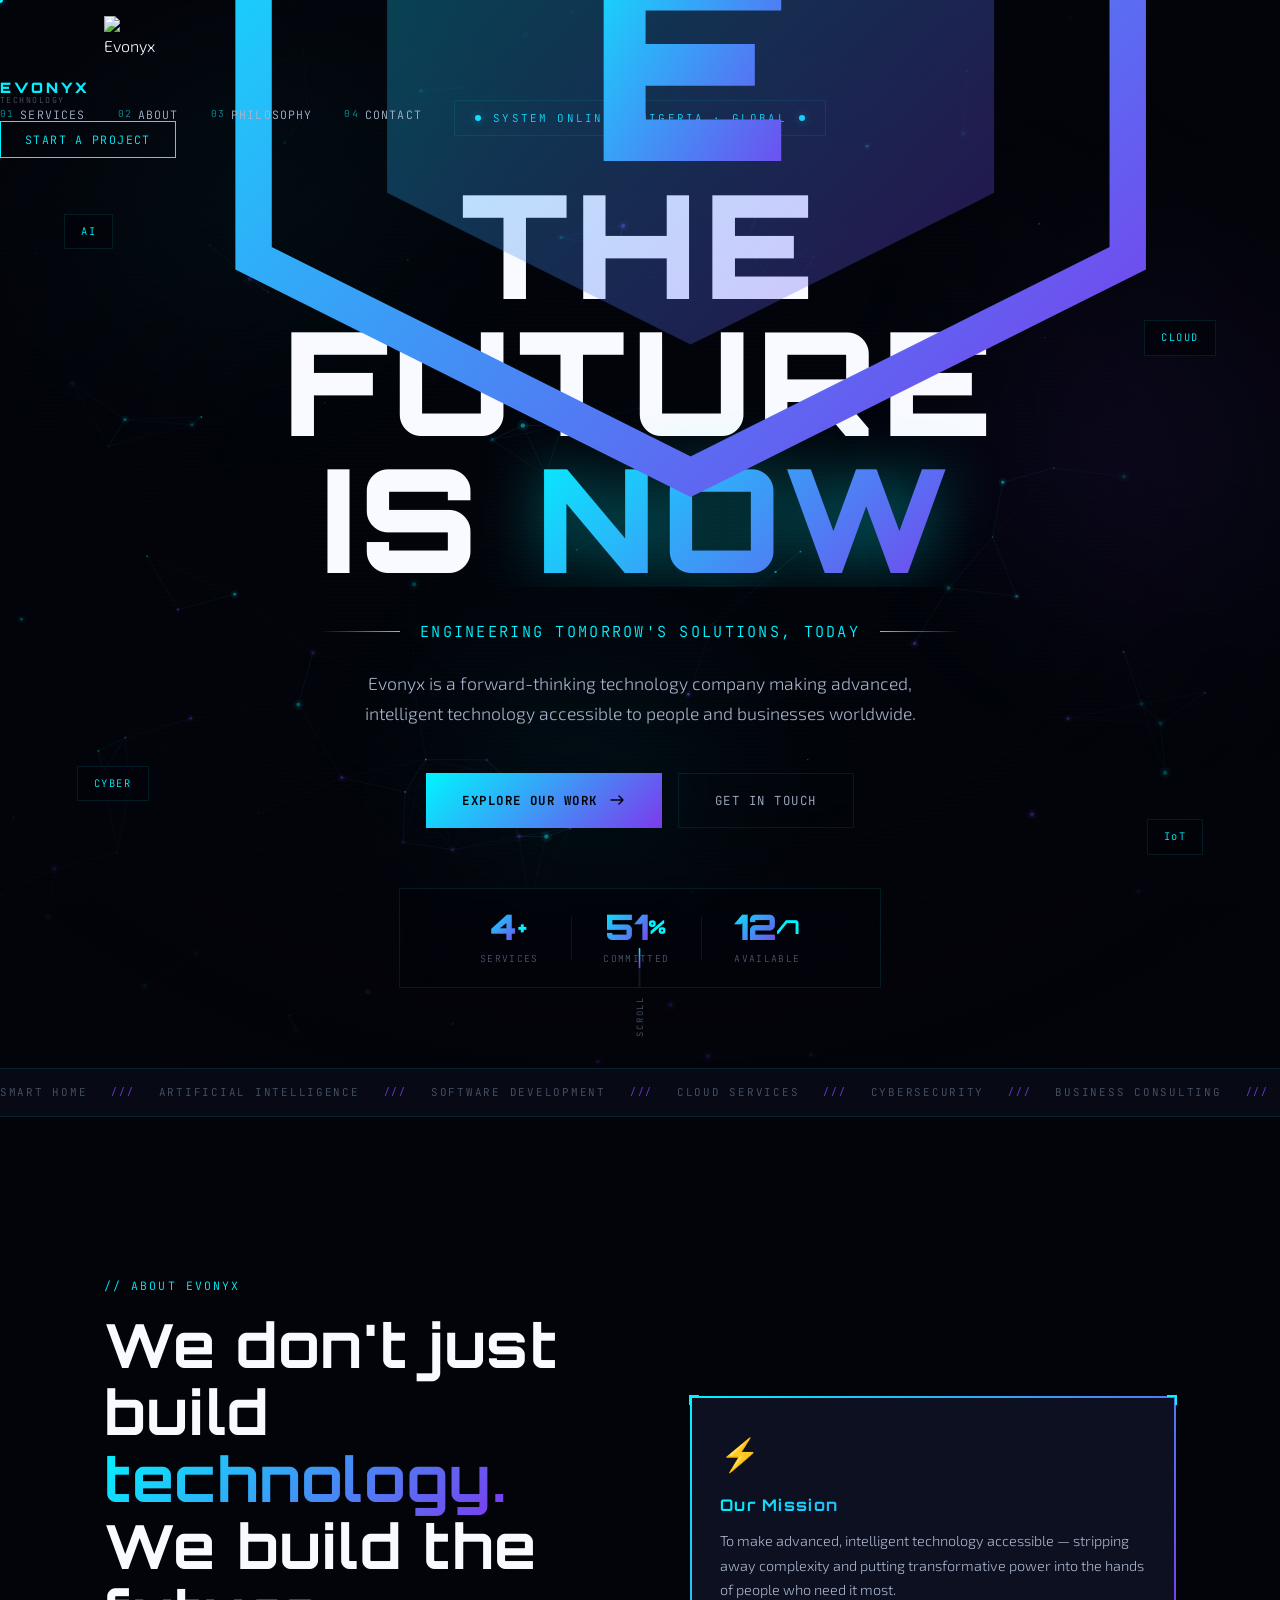
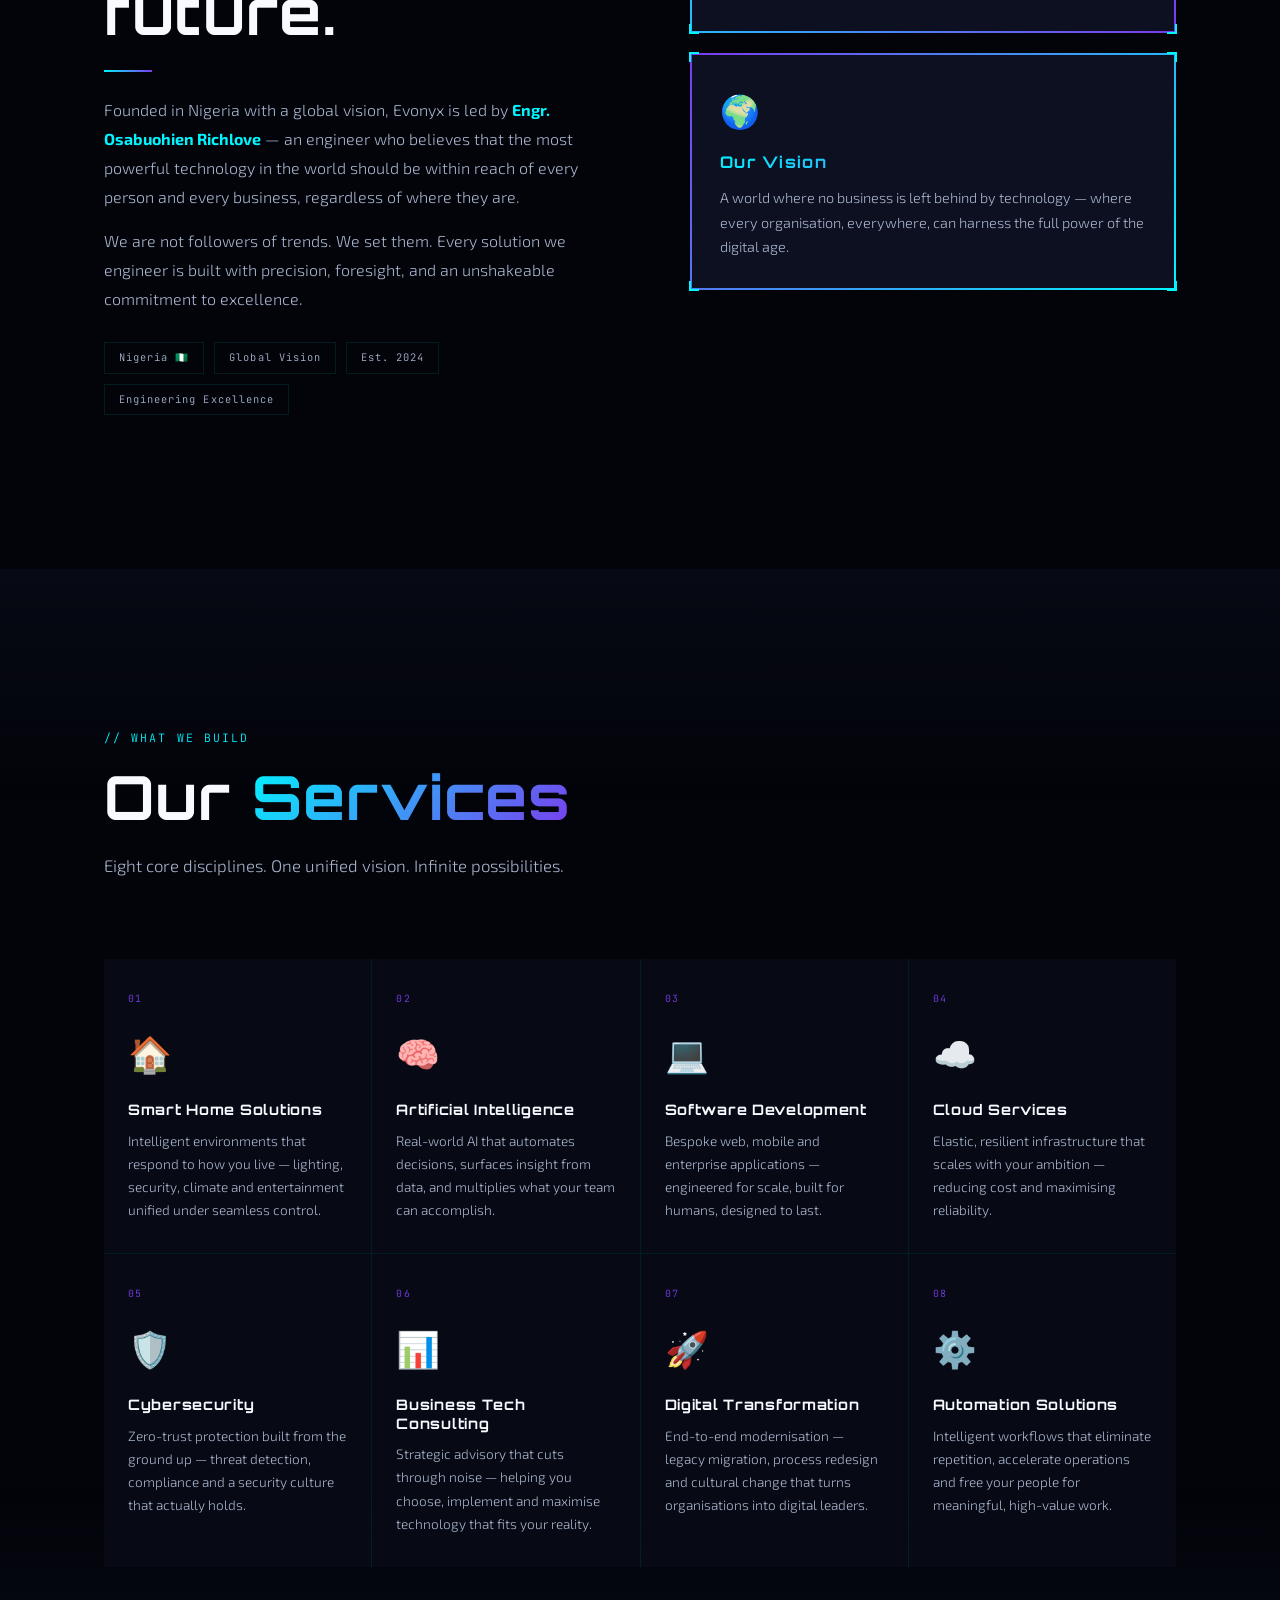
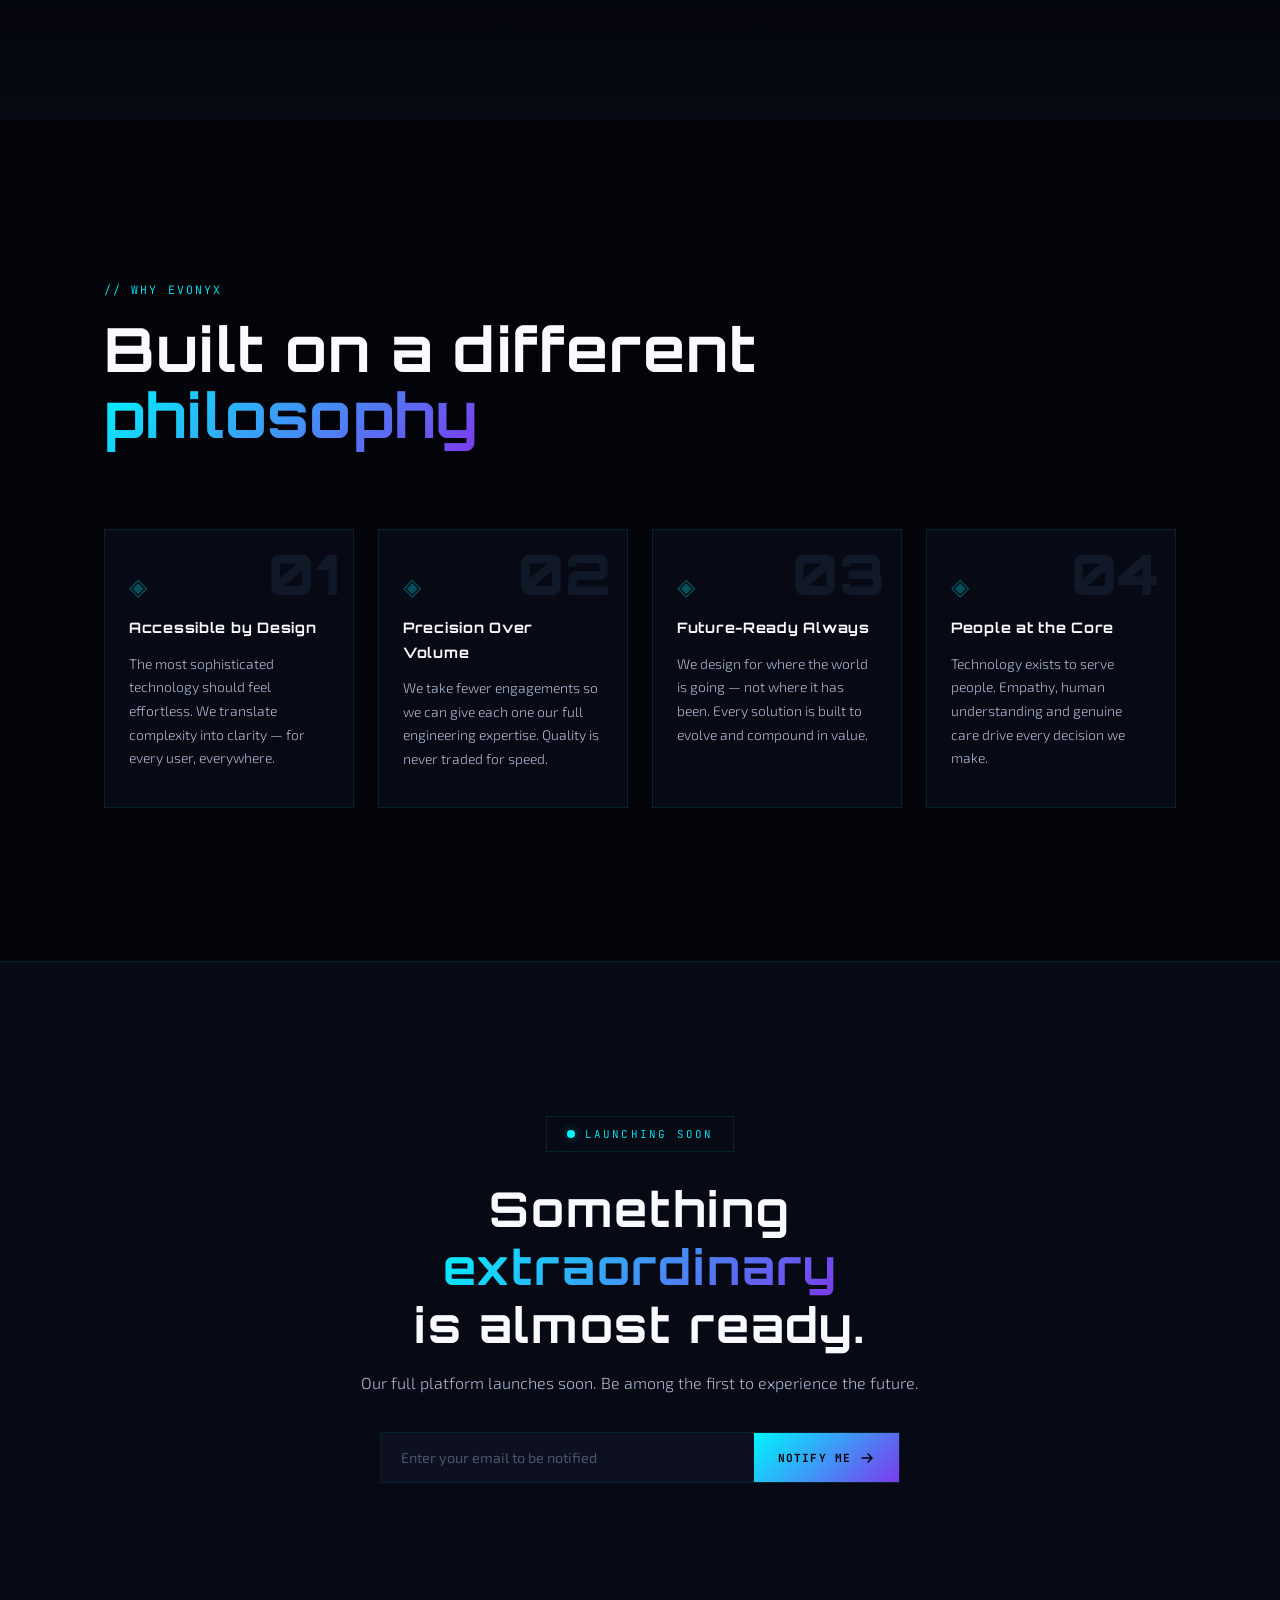
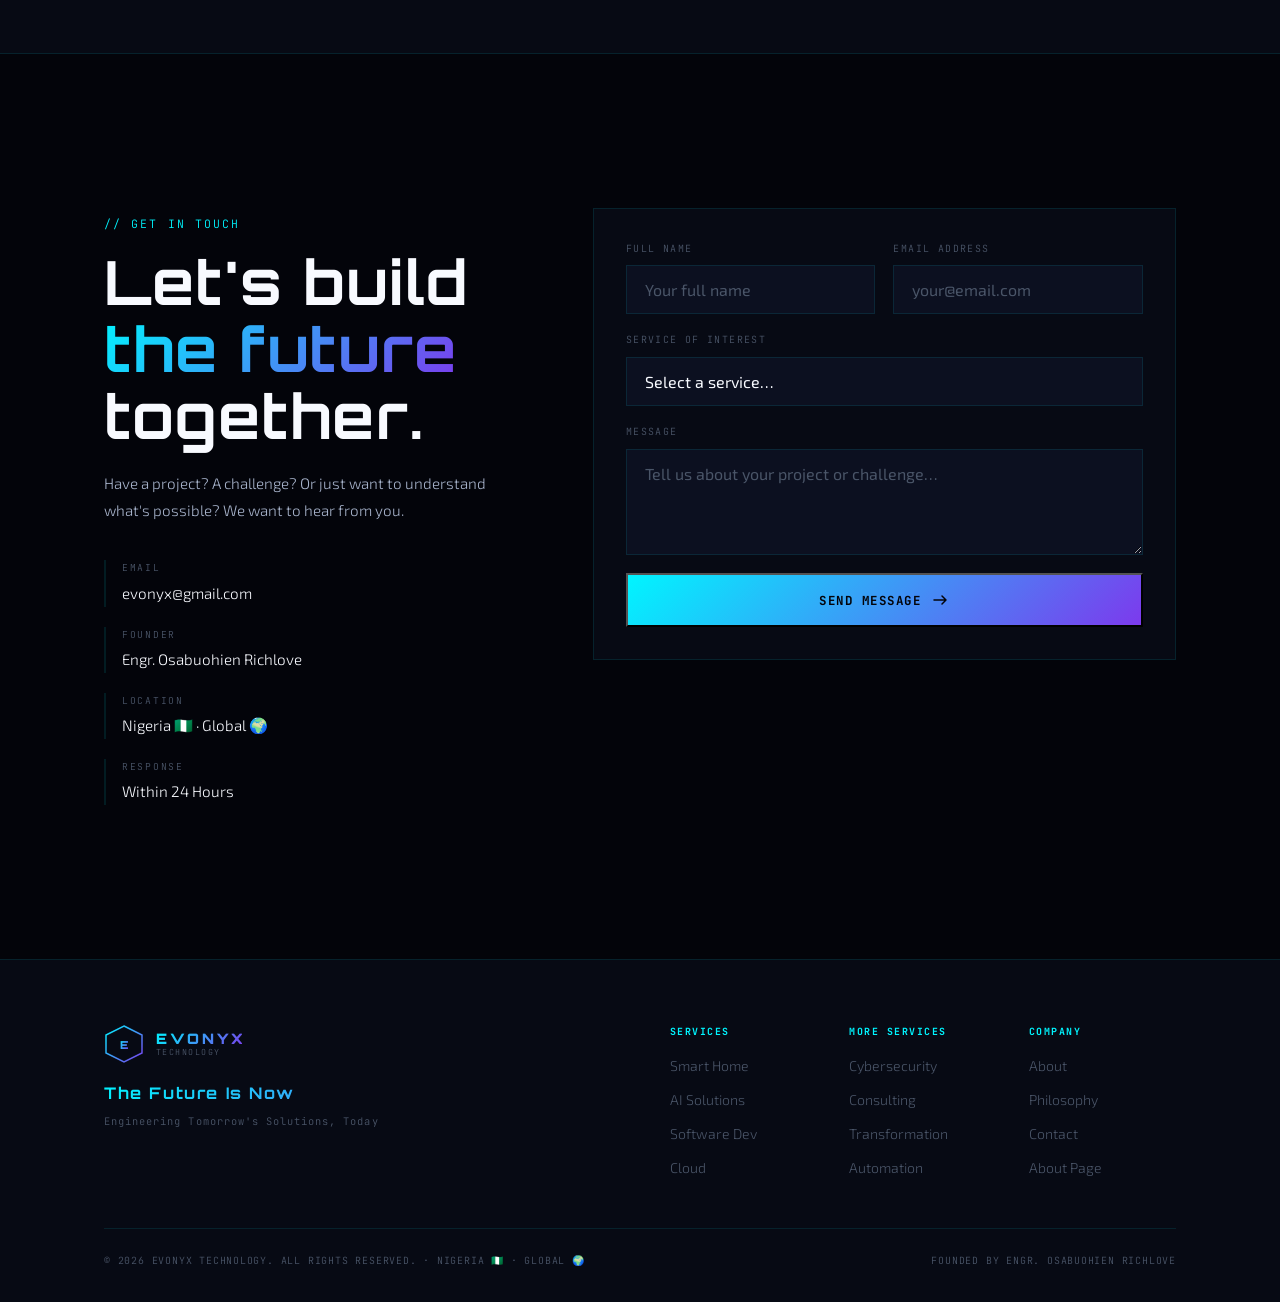
==== index.html @ 2cd52b11 "Update index.html" ====
<!DOCTYPE html>
<html lang="en">
<head>
<meta charset="UTF-8"/>
<meta name="viewport" content="width=device-width, initial-scale=1.0"/>
<meta name="description" content="Evonyx — Engineering Tomorrow's Solutions, Today. Advanced technology for people and businesses worldwide."/>
<title>Evonyx — The Future Is Now</title>
<link rel="preconnect" href="https://fonts.googleapis.com"/>
<link rel="preconnect" href="https://fonts.gstatic.com" crossorigin/>
<link href="https://fonts.googleapis.com/css2?family=Orbitron:wght@400;700;900&family=Exo+2:ital,wght@0,300;0,400;0,600;1,300&family=JetBrains+Mono:wght@400;500&display=swap" rel="stylesheet"/>
<link rel="stylesheet" href="css/style.css"/>
</head>
<body>

<!-- Custom cursor -->
<div class="cursor-dot" id="cursorDot"></div>
<div class="cursor-ring" id="cursorRing"></div>

<!-- Aurora background -->
<div class="aurora" aria-hidden="true">
  <div class="aurora-orb aurora-1"></div>
  <div class="aurora-orb aurora-2"></div>
  <div class="aurora-orb aurora-3"></div>
</div>

<!-- Scanline overlay -->
<div class="scanlines" aria-hidden="true"></div>

<!-- ═══════════════════════════════════════
     NAVIGATION
═══════════════════════════════════════ -->
<header class="nav" id="nav">
  <div class="nav-wrap">
    <a href="index.html" class="logo">
  <img src="logo.jpg" alt="Evonyx" style="height:48px;width:auto;"/>
</a>
        <svg viewBox="0 0 40 40" fill="none">
          <polygon points="20,2 38,11 38,29 20,38 2,29 2,11" stroke="url(#lg1)" stroke-width="1.5" fill="none"/>
          <polygon points="20,8 32,14 32,26 20,32 8,26 8,14" stroke="url(#lg1)" stroke-width="1" fill="url(#lgfill)" opacity="0.3"/>
          <text x="20" y="25" text-anchor="middle" font-family="Orbitron" font-size="11" font-weight="900" fill="url(#lg1)">E</text>
          <defs>
            <linearGradient id="lg1" x1="0%" y1="0%" x2="100%" y2="100%">
              <stop offset="0%" stop-color="#00f5ff"/>
              <stop offset="100%" stop-color="#7c3aed"/>
            </linearGradient>
            <linearGradient id="lgfill" x1="0%" y1="0%" x2="100%" y2="100%">
              <stop offset="0%" stop-color="#00f5ff"/>
              <stop offset="100%" stop-color="#7c3aed"/>
            </linearGradient>
          </defs>
        </svg>
      </div>
      <div class="logo-text-wrap">
        <span class="logo-name">EVONYX</span>
        <span class="logo-sub">TECHNOLOGY</span>
      </div>
    </a>

    <nav class="nav-links" id="navLinks">
      <a href="#services" class="nav-link"><span class="nav-num">01</span>Services</a>
      <a href="#about" class="nav-link"><span class="nav-num">02</span>About</a>
      <a href="#why" class="nav-link"><span class="nav-num">03</span>Philosophy</a>
      <a href="#contact" class="nav-link"><span class="nav-num">04</span>Contact</a>
    </nav>

    <a href="#contact" class="nav-btn">
      <span>Start a Project</span>
      <div class="nav-btn-glow"></div>
    </a>

    <button class="burger" id="burger" aria-label="Menu">
      <span></span><span></span><span></span>
    </button>
  </div>

  <div class="mobile-menu" id="mobileMenu">
    <a href="#services">01 — Services</a>
    <a href="#about">02 — About</a>
    <a href="#why">03 — Philosophy</a>
    <a href="#contact">04 — Contact</a>
  </div>
</header>

<!-- ═══════════════════════════════════════
     HERO
═══════════════════════════════════════ -->
<section class="hero" id="hero">
  <canvas id="neural" aria-hidden="true"></canvas>

  <div class="hero-content">

    <div class="hero-tag">
      <span class="tag-dot"></span>
      <span>SYSTEM ONLINE · NIGERIA · GLOBAL</span>
      <span class="tag-dot"></span>
    </div>

    <h1 class="hero-title">
      <span class="ht-line ht-1">THE</span>
      <span class="ht-line ht-2">FUTURE</span>
      <span class="ht-line ht-3">IS <em>NOW</em></span>
    </h1>

    <div class="hero-sub-wrap">
      <div class="hsw-line"></div>
      <p class="hero-sub">Engineering Tomorrow's Solutions, Today</p>
      <div class="hsw-line"></div>
    </div>

    <p class="hero-desc">
      Evonyx is a forward-thinking technology company making advanced,<br class="br-d"/>
      intelligent technology accessible to people and businesses worldwide.
    </p>

    <div class="hero-btns">
      <a href="#services" class="btn-primary">
        <span>Explore Our Work</span>
        <svg width="18" height="18" viewBox="0 0 18 18" fill="none"><path d="M3 9h12M11 5l4 4-4 4" stroke="currentColor" stroke-width="1.5" stroke-linecap="round" stroke-linejoin="round"/></svg>
        <div class="btn-glow"></div>
      </a>
      <a href="#contact" class="btn-outline">
        <span>Get In Touch</span>
      </a>
    </div>

    <div class="hero-stats">
      <div class="hstat">
        <span class="hstat-n" data-target="8">0</span><span class="hstat-plus">+</span>
        <span class="hstat-l">Services</span>
      </div>
      <div class="hstat-div"></div>
      <div class="hstat">
        <span class="hstat-n" data-target="100">0</span><span class="hstat-plus">%</span>
        <span class="hstat-l">Committed</span>
      </div>
      <div class="hstat-div"></div>
      <div class="hstat">
        <span class="hstat-n" data-target="24">0</span><span class="hstat-plus">/7</span>
        <span class="hstat-l">Available</span>
      </div>
    </div>

  </div>

  <div class="hero-scroll-ind">
    <div class="scroll-track"><div class="scroll-thumb"></div></div>
    <span>SCROLL</span>
  </div>

  <!-- Floating tech badges -->
  <div class="float-badge fb-1" aria-hidden="true"><span>AI</span></div>
  <div class="float-badge fb-2" aria-hidden="true"><span>CLOUD</span></div>
  <div class="float-badge fb-3" aria-hidden="true"><span>CYBER</span></div>
  <div class="float-badge fb-4" aria-hidden="true"><span>IoT</span></div>
</section>

<!-- ═══════════════════════════════════════
     TICKER
═══════════════════════════════════════ -->
<div class="ticker-wrap">
  <div class="ticker-inner">
    <div class="ticker-track">
      <span>SMART HOME</span><span class="tsep">///</span>
      <span>ARTIFICIAL INTELLIGENCE</span><span class="tsep">///</span>
      <span>SOFTWARE DEVELOPMENT</span><span class="tsep">///</span>
      <span>CLOUD SERVICES</span><span class="tsep">///</span>
      <span>CYBERSECURITY</span><span class="tsep">///</span>
      <span>BUSINESS CONSULTING</span><span class="tsep">///</span>
      <span>DIGITAL TRANSFORMATION</span><span class="tsep">///</span>
      <span>AUTOMATION</span><span class="tsep">///</span>
      <span>SMART HOME</span><span class="tsep">///</span>
      <span>ARTIFICIAL INTELLIGENCE</span><span class="tsep">///</span>
      <span>SOFTWARE DEVELOPMENT</span><span class="tsep">///</span>
      <span>CLOUD SERVICES</span><span class="tsep">///</span>
      <span>CYBERSECURITY</span><span class="tsep">///</span>
      <span>BUSINESS CONSULTING</span><span class="tsep">///</span>
      <span>DIGITAL TRANSFORMATION</span><span class="tsep">///</span>
      <span>AUTOMATION</span><span class="tsep">///</span>
    </div>
  </div>
</div>

<!-- ═══════════════════════════════════════
     ABOUT / INTRO
═══════════════════════════════════════ -->
<section class="about section-pad" id="about">
  <div class="wrap">
    <div class="about-grid">
      <div class="about-left reveal">
        <span class="sec-tag">// ABOUT EVONYX</span>
        <h2 class="sec-title">We don't just build<br/><em>technology.</em><br/>We build the future.</h2>
        <div class="about-line"></div>
        <p class="about-p">Founded in Nigeria with a global vision, Evonyx is led by <strong>Engr. Osabuohien Richlove</strong> — an engineer who believes that the most powerful technology in the world should be within reach of every person and every business, regardless of where they are.</p>
        <p class="about-p">We are not followers of trends. We set them. Every solution we engineer is built with precision, foresight, and an unshakeable commitment to excellence.</p>
        <div class="about-tags">
          <span>Nigeria 🇳🇬</span>
          <span>Global Vision</span>
          <span>Est. 2024</span>
          <span>Engineering Excellence</span>
        </div>
      </div>
      <div class="about-right reveal">
        <div class="about-card">
          <div class="ac-corner ac-tl"></div>
          <div class="ac-corner ac-tr"></div>
          <div class="ac-corner ac-bl"></div>
          <div class="ac-corner ac-br"></div>
          <div class="ac-inner">
            <div class="ac-icon">⚡</div>
            <h3>Our Mission</h3>
            <p>To make advanced, intelligent technology accessible — stripping away complexity and putting transformative power into the hands of people who need it most.</p>
          </div>
        </div>
        <div class="about-card about-card-2">
          <div class="ac-corner ac-tl"></div>
          <div class="ac-corner ac-tr"></div>
          <div class="ac-corner ac-bl"></div>
          <div class="ac-corner ac-br"></div>
          <div class="ac-inner">
            <div class="ac-icon">🌍</div>
            <h3>Our Vision</h3>
            <p>A world where no business is left behind by technology — where every organisation, everywhere, can harness the full power of the digital age.</p>
          </div>
        </div>
      </div>
    </div>
  </div>
</section>

<!-- ═══════════════════════════════════════
     SERVICES
═══════════════════════════════════════ -->
<section class="services section-pad" id="services">
  <div class="wrap">
    <div class="sec-header reveal">
      <span class="sec-tag">// WHAT WE BUILD</span>
      <h2 class="sec-title">Our <em>Services</em></h2>
      <p class="sec-desc">Eight core disciplines. One unified vision. Infinite possibilities.</p>
    </div>

    <div class="svc-grid">

      <div class="svc-card reveal">
        <div class="svc-num">01</div>
        <div class="svc-glyph">🏠</div>
        <h3>Smart Home Solutions</h3>
        <p>Intelligent environments that respond to how you live — lighting, security, climate and entertainment unified under seamless control.</p>
        <div class="svc-bar"></div>
        <div class="svc-hover-glow"></div>
      </div>

      <div class="svc-card reveal">
        <div class="svc-num">02</div>
        <div class="svc-glyph">🧠</div>
        <h3>Artificial Intelligence</h3>
        <p>Real-world AI that automates decisions, surfaces insight from data, and multiplies what your team can accomplish.</p>
        <div class="svc-bar"></div>
        <div class="svc-hover-glow"></div>
      </div>

      <div class="svc-card reveal">
        <div class="svc-num">03</div>
        <div class="svc-glyph">💻</div>
        <h3>Software Development</h3>
        <p>Bespoke web, mobile and enterprise applications — engineered for scale, built for humans, designed to last.</p>
        <div class="svc-bar"></div>
        <div class="svc-hover-glow"></div>
      </div>

      <div class="svc-card reveal">
        <div class="svc-num">04</div>
        <div class="svc-glyph">☁️</div>
        <h3>Cloud Services</h3>
        <p>Elastic, resilient infrastructure that scales with your ambition — reducing cost and maximising reliability.</p>
        <div class="svc-bar"></div>
        <div class="svc-hover-glow"></div>
      </div>

      <div class="svc-card reveal">
        <div class="svc-num">05</div>
        <div class="svc-glyph">🛡️</div>
        <h3>Cybersecurity</h3>
        <p>Zero-trust protection built from the ground up — threat detection, compliance and a security culture that actually holds.</p>
        <div class="svc-bar"></div>
        <div class="svc-hover-glow"></div>
      </div>

      <div class="svc-card reveal">
        <div class="svc-num">06</div>
        <div class="svc-glyph">📊</div>
        <h3>Business Tech Consulting</h3>
        <p>Strategic advisory that cuts through noise — helping you choose, implement and maximise technology that fits your reality.</p>
        <div class="svc-bar"></div>
        <div class="svc-hover-glow"></div>
      </div>

      <div class="svc-card reveal">
        <div class="svc-num">07</div>
        <div class="svc-glyph">🚀</div>
        <h3>Digital Transformation</h3>
        <p>End-to-end modernisation — legacy migration, process redesign and cultural change that turns organisations into digital leaders.</p>
        <div class="svc-bar"></div>
        <div class="svc-hover-glow"></div>
      </div>

      <div class="svc-card reveal">
        <div class="svc-num">08</div>
        <div class="svc-glyph">⚙️</div>
        <h3>Automation Solutions</h3>
        <p>Intelligent workflows that eliminate repetition, accelerate operations and free your people for meaningful, high-value work.</p>
        <div class="svc-bar"></div>
        <div class="svc-hover-glow"></div>
      </div>

    </div>
  </div>
</section>

<!-- ═══════════════════════════════════════
     PHILOSOPHY
═══════════════════════════════════════ -->
<section class="philosophy section-pad" id="why">
  <div class="wrap">
    <div class="sec-header reveal">
      <span class="sec-tag">// WHY EVONYX</span>
      <h2 class="sec-title">Built on a different<br/><em>philosophy</em></h2>
    </div>
    <div class="phi-grid">
      <div class="phi-item reveal">
        <div class="phi-icon">◈</div>
        <div class="phi-num-big">01</div>
        <h3>Accessible by Design</h3>
        <p>The most sophisticated technology should feel effortless. We translate complexity into clarity — for every user, everywhere.</p>
      </div>
      <div class="phi-item reveal">
        <div class="phi-icon">◈</div>
        <div class="phi-num-big">02</div>
        <h3>Precision Over Volume</h3>
        <p>We take fewer engagements so we can give each one our full engineering expertise. Quality is never traded for speed.</p>
      </div>
      <div class="phi-item reveal">
        <div class="phi-icon">◈</div>
        <div class="phi-num-big">03</div>
        <h3>Future-Ready Always</h3>
        <p>We design for where the world is going — not where it has been. Every solution is built to evolve and compound in value.</p>
      </div>
      <div class="phi-item reveal">
        <div class="phi-icon">◈</div>
        <div class="phi-num-big">04</div>
        <h3>People at the Core</h3>
        <p>Technology exists to serve people. Empathy, human understanding and genuine care drive every decision we make.</p>
      </div>
    </div>
  </div>
</section>

<!-- ═══════════════════════════════════════
     COMING SOON
═══════════════════════════════════════ -->
<section class="coming section-pad">
  <div class="wrap">
    <div class="coming-inner reveal">
      <div class="coming-badge">
        <span class="cbadge-dot"></span>
        <span>LAUNCHING SOON</span>
      </div>
      <h2 class="coming-title">Something <em>extraordinary</em><br/>is almost ready.</h2>
      <p class="coming-sub">Our full platform launches soon. Be among the first to experience the future.</p>
      <form class="coming-form" id="notifyForm">
        <div class="cf-wrap">
          <input type="email" placeholder="Enter your email to be notified" aria-label="Email" required/>
          <button type="submit">
            <span>Notify Me</span>
            <svg width="16" height="16" viewBox="0 0 16 16" fill="none"><path d="M3 8h10M9 4l4 4-4 4" stroke="currentColor" stroke-width="1.5" stroke-linecap="round" stroke-linejoin="round"/></svg>
          </button>
        </div>
        <p class="coming-note" id="notifyNote" aria-live="polite"></p>
      </form>
    </div>
  </div>
</section>

<!-- ═══════════════════════════════════════
     CONTACT
═══════════════════════════════════════ -->
<section class="contact section-pad" id="contact">
  <div class="wrap">
    <div class="contact-grid">
      <div class="contact-left reveal">
        <span class="sec-tag">// GET IN TOUCH</span>
        <h2 class="sec-title">Let's build<br/><em>the future</em><br/>together.</h2>
        <p class="contact-p">Have a project? A challenge? Or just want to understand what's possible? We want to hear from you.</p>
        <div class="contact-info">
          <div class="ci-item">
            <span class="ci-label">EMAIL</span>
            <a href="mailto:evonyx@gmail.com" class="ci-val">evonyx@gmail.com</a>
          </div>
          <div class="ci-item">
            <span class="ci-label">FOUNDER</span>
            <span class="ci-val">Engr. Osabuohien Richlove</span>
          </div>
          <div class="ci-item">
            <span class="ci-label">LOCATION</span>
            <span class="ci-val">Nigeria 🇳🇬 · Global 🌍</span>
          </div>
          <div class="ci-item">
            <span class="ci-label">RESPONSE</span>
            <span class="ci-val">Within 24 Hours</span>
          </div>
        </div>
      </div>

      <div class="contact-right reveal">
        <form class="contact-form" id="contactForm" action="https://formspree.io/f/mqeokypn" method="POST">
          <div class="cf-row">
            <div class="cf-field">
              <label for="fname">Full Name</label>
              <input type="text" id="fname" name="name" placeholder="Your full name" required/>
            </div>
            <div class="cf-field">
              <label for="femail">Email Address</label>
              <input type="email" id="femail" name="email" placeholder="your@email.com" required/>
            </div>
          </div>
          <div class="cf-field">
            <label for="fservice">Service of Interest</label>
            <select id="fservice" name="service">
              <option value="">Select a service…</option>
              <option>Smart Home Solutions</option>
              <option>Artificial Intelligence</option>
              <option>Software Development</option>
              <option>Cloud Services</option>
              <option>Cybersecurity</option>
              <option>Business Technology Consulting</option>
              <option>Digital Transformation</option>
              <option>Automation Solutions</option>
              <option>Other / Not Sure Yet</option>
            </select>
          </div>
          <div class="cf-field">
            <label for="fmsg">Message</label>
            <textarea id="fmsg" name="message" rows="4" placeholder="Tell us about your project or challenge…" required></textarea>
          </div>
          <button type="submit" class="btn-primary btn-full">
            <span>Send Message</span>
            <svg width="18" height="18" viewBox="0 0 18 18" fill="none"><path d="M3 9h12M11 5l4 4-4 4" stroke="currentColor" stroke-width="1.5" stroke-linecap="round" stroke-linejoin="round"/></svg>
            <div class="btn-glow"></div>
          </button>
        </form>
      </div>
    </div>
  </div>
</section>

<!-- ═══════════════════════════════════════
     FOOTER
═══════════════════════════════════════ -->
<footer class="footer">
  <div class="wrap">
    <div class="footer-top">
      <div class="footer-brand">
        <a href="index.html" class="logo">
          <div class="logo-icon">
            <svg viewBox="0 0 40 40" fill="none">
              <polygon points="20,2 38,11 38,29 20,38 2,29 2,11" stroke="url(#lg2)" stroke-width="1.5" fill="none"/>
              <text x="20" y="25" text-anchor="middle" font-family="Orbitron" font-size="11" font-weight="900" fill="url(#lg2)">E</text>
              <defs><linearGradient id="lg2" x1="0%" y1="0%" x2="100%" y2="100%"><stop offset="0%" stop-color="#00f5ff"/><stop offset="100%" stop-color="#7c3aed"/></linearGradient></defs>
            </svg>
          </div>
          <div class="logo-text-wrap">
            <span class="logo-name">EVONYX</span>
            <span class="logo-sub">TECHNOLOGY</span>
          </div>
        </a>
        <p class="footer-tag">The Future Is Now</p>
        <p class="footer-sub-tag">Engineering Tomorrow's Solutions, Today</p>
      </div>
      <div class="footer-cols">
        <div class="footer-col">
          <h4>Services</h4>
          <a href="#services">Smart Home</a>
          <a href="#services">AI Solutions</a>
          <a href="#services">Software Dev</a>
          <a href="#services">Cloud</a>
        </div>
        <div class="footer-col">
          <h4>More Services</h4>
          <a href="#services">Cybersecurity</a>
          <a href="#services">Consulting</a>
          <a href="#services">Transformation</a>
          <a href="#services">Automation</a>
        </div>
        <div class="footer-col">
          <h4>Company</h4>
          <a href="#about">About</a>
          <a href="#why">Philosophy</a>
          <a href="#contact">Contact</a>
          <a href="about.html">About Page</a>
        </div>
      </div>
    </div>
    <div class="footer-bottom">
      <p>© <span id="year"></span> Evonyx Technology. All rights reserved. · Nigeria 🇳🇬 · Global 🌍</p>
      <p>Founded by Engr. Osabuohien Richlove</p>
    </div>
  </div>
</footer>

<script src="js/script.js"></script>
</body>
</html>
---- css/style.css ----
/* ════════════════════════════════════════════════
   EVONYX — Cosmic AI Clean Tech
   Palette: Void Black · Electric Cyan · Deep Violet · Pure White
   ════════════════════════════════════════════════ */

:root {
  --void:    #03040a;
  --void-2:  #070a14;
  --void-3:  #0c1020;
  --void-4:  #111828;
  --cyan:    #00f5ff;
  --cyan-dim: rgba(0,245,255,.12);
  --cyan-glow: rgba(0,245,255,.4);
  --violet:  #7c3aed;
  --violet-dim: rgba(124,58,237,.15);
  --violet-glow: rgba(124,58,237,.5);
  --white:   #f8faff;
  --white-2: #a8b4cc;
  --white-3: #4a5568;
  --border:  rgba(0,245,255,.1);
  --border-v: rgba(124,58,237,.2);
  --grad: linear-gradient(135deg, var(--cyan), var(--violet));
  --font-display: "Orbitron", sans-serif;
  --font-body:    "Exo 2", sans-serif;
  --font-mono:    "JetBrains Mono", monospace;
  --maxw: 1200px;
  --pad: clamp(20px, 5vw, 80px);
}

/* ── RESET ── */
*,*::before,*::after{box-sizing:border-box;margin:0;padding:0}
html{scroll-behavior:smooth;font-size:16px}
body{background:var(--void);color:var(--white);font-family:var(--font-body);font-weight:300;line-height:1.7;overflow-x:hidden;-webkit-font-smoothing:antialiased;cursor:none}
a{color:inherit;text-decoration:none}
img,svg{display:block;max-width:100%}
button,input,textarea,select{font-family:var(--font-body);font-size:inherit;color:inherit}
::selection{background:var(--cyan);color:var(--void)}

/* ── CUSTOM CURSOR ── */
.cursor-dot{width:6px;height:6px;background:var(--cyan);border-radius:50%;position:fixed;top:0;left:0;z-index:9999;pointer-events:none;transform:translate(-50%,-50%);box-shadow:0 0 10px var(--cyan-glow);transition:width .15s,height .15s}
.cursor-ring{width:36px;height:36px;border:1px solid var(--cyan);border-radius:50%;position:fixed;top:0;left:0;z-index:9998;pointer-events:none;transform:translate(-50%,-50%);transition:left .1s ease-out,top .1s ease-out,width .2s,height .2s,border-color .2s;opacity:.6}
@media(hover:none){.cursor-dot,.cursor-ring{display:none}body{cursor:auto}}

/* ── AURORA BACKGROUND ── */
.aurora{position:fixed;inset:0;z-index:0;pointer-events:none;overflow:hidden}
.aurora-orb{position:absolute;border-radius:50%;filter:blur(80px);animation:drift 18s ease-in-out infinite}
.aurora-1{width:600px;height:600px;background:radial-gradient(circle,rgba(0,245,255,.12),transparent 70%);top:-200px;left:-100px;animation-delay:0s}
.aurora-2{width:500px;height:500px;background:radial-gradient(circle,rgba(124,58,237,.18),transparent 70%);top:20%;right:-150px;animation-delay:-6s}
.aurora-3{width:400px;height:400px;background:radial-gradient(circle,rgba(0,245,255,.08),transparent 70%);bottom:-100px;left:30%;animation-delay:-12s}
@keyframes drift{0%,100%{transform:translate(0,0) scale(1)}33%{transform:translate(40px,-30px) scale(1.05)}66%{transform:translate(-30px,20px) scale(.95)}}

/* ── SCANLINES ── */
.scanlines{position:fixed;inset:0;z-index:1;pointer-events:none;background:repeating-linear-gradient(0deg,transparent,transparent 2px,rgba(0,245,255,.012) 2px,rgba(0,245,255,.012) 4px);animation:scanMove 8s linear infinite}
@keyframes scanMove{from{background-position:0 0}to{background-position:0 100px}}

/* ── LAYOUT ── */
.wrap{width:100%;max-width:var(--maxw);margin:0 auto;padding:0 var(--pad)}
.section-pad{padding:clamp(80px,12vw,160px) 0;position:relative;z-index:2}

/* ── TYPE SYSTEM ── */
.sec-tag{display:inline-block;font-family:var(--font-mono);font-size:.72rem;letter-spacing:.18em;color:var(--cyan);margin-bottom:16px}
.sec-title{font-family:var(--font-display);font-size:clamp(2rem,5vw,3.8rem);font-weight:700;line-height:1.1;letter-spacing:.02em;margin-bottom:20px}
.sec-title em{font-style:normal;background:var(--grad);-webkit-background-clip:text;background-clip:text;color:transparent}
.sec-desc{color:var(--white-2);font-size:1.05rem;max-width:520px}
.sec-header{margin-bottom:clamp(48px,7vw,80px)}

/* ── NAV ── */
.nav{position:fixed;top:0;left:0;right:0;z-index:500;transition:background .4s,border .4s}
.nav.scrolled{background:rgba(3,4,10,.88);backdrop-filter:blur(24px);border-bottom:1px solid var(--border)}
.nav-wrap{display:flex;align-items:center;height:80px;max-width:var(--maxw);margin:0 auto;padding:0 var(--pad);gap:40px}

/* Logo */
.logo{display:flex;align-items:center;gap:12px;text-decoration:none}
.logo-icon{width:40px;height:40px;flex-shrink:0}
.logo-text-wrap{display:flex;flex-direction:column;line-height:1}
.logo-name{font-family:var(--font-display);font-size:.9rem;font-weight:900;letter-spacing:.2em;background:var(--grad);-webkit-background-clip:text;background-clip:text;color:transparent}
.logo-sub{font-family:var(--font-mono);font-size:.52rem;letter-spacing:.18em;color:var(--white-3);margin-top:2px}

/* Nav links */
.nav-links{display:flex;gap:32px;margin-left:auto}
.nav-link{font-family:var(--font-mono);font-size:.72rem;letter-spacing:.1em;color:var(--white-2);text-transform:uppercase;display:flex;align-items:center;gap:6px;transition:color .2s;position:relative}
.nav-num{color:var(--cyan);font-size:.6rem;opacity:.6}
.nav-link::after{content:"";position:absolute;bottom:-4px;left:0;right:100%;height:1px;background:var(--cyan);transition:right .25s;box-shadow:0 0 6px var(--cyan-glow)}
.nav-link:hover{color:var(--white)}
.nav-link:hover::after{right:0}

/* Nav CTA */
.nav-btn{position:relative;font-family:var(--font-mono);font-size:.72rem;letter-spacing:.12em;text-transform:uppercase;padding:10px 24px;border:1px solid var(--cyan);color:var(--cyan);transition:color .2s,background .2s;overflow:hidden;white-space:nowrap}
.nav-btn:hover{background:var(--cyan);color:var(--void)}
.nav-btn-glow{position:absolute;inset:0;background:var(--cyan);opacity:0;transition:opacity .2s;z-index:-1}
.nav-btn:hover .nav-btn-glow{opacity:.1}

/* Burger */
.burger{display:none;flex-direction:column;gap:5px;background:none;border:none;cursor:pointer;padding:4px;margin-left:auto}
.burger span{display:block;width:24px;height:1.5px;background:var(--white);transition:.3s}
.burger.open span:nth-child(1){transform:rotate(45deg) translate(5px,5px)}
.burger.open span:nth-child(2){opacity:0}
.burger.open span:nth-child(3){transform:rotate(-45deg) translate(5px,-5px)}

/* Mobile menu */
.mobile-menu{display:none;flex-direction:column;gap:0;background:var(--void-2);border-top:1px solid var(--border)}
.mobile-menu a{font-family:var(--font-mono);font-size:.8rem;letter-spacing:.12em;color:var(--white-2);padding:16px var(--pad);border-bottom:1px solid var(--border);transition:color .2s,background .2s}
.mobile-menu a:hover{color:var(--cyan);background:var(--cyan-dim)}
.mobile-menu.open{display:flex}

/* ── HERO ── */
.hero{position:relative;min-height:100vh;display:flex;align-items:center;justify-content:center;overflow:hidden;z-index:2}
#neural{position:absolute;inset:0;width:100%;height:100%;z-index:0;pointer-events:none}
.hero::after{content:"";position:absolute;inset:0;background:radial-gradient(ellipse 70% 60% at 50% 50%,transparent 30%,var(--void) 100%);z-index:1;pointer-events:none}

.hero-content{position:relative;z-index:3;text-align:center;padding:100px var(--pad) 80px;max-width:1000px;width:100%}

/* Tag */
.hero-tag{display:inline-flex;align-items:center;gap:12px;font-family:var(--font-mono);font-size:.68rem;letter-spacing:.2em;color:var(--cyan);margin-bottom:40px;border:1px solid var(--border);padding:8px 20px}
.tag-dot{width:6px;height:6px;border-radius:50%;background:var(--cyan);box-shadow:0 0 8px var(--cyan-glow);animation:blink 2s ease-in-out infinite}
@keyframes blink{0%,100%{opacity:1}50%{opacity:.3}}

/* Hero title */
.hero-title{font-family:var(--font-display);font-size:clamp(3.5rem,12vw,9rem);font-weight:900;line-height:.95;letter-spacing:.04em;margin-bottom:32px;overflow:hidden}
.ht-line{display:block;opacity:0;transform:translateY(100%);animation:slideUp 1s cubic-bezier(.16,1,.3,1) forwards}
.ht-1{animation-delay:.1s;color:var(--white)}
.ht-2{animation-delay:.25s;color:var(--white)}
.ht-3{animation-delay:.4s}
.ht-3 em{font-style:normal;background:var(--grad);-webkit-background-clip:text;background-clip:text;color:transparent;filter:drop-shadow(0 0 30px var(--cyan-glow))}
@keyframes slideUp{to{opacity:1;transform:translateY(0)}}

/* Sub wrap */
.hero-sub-wrap{display:flex;align-items:center;gap:20px;justify-content:center;margin-bottom:24px;opacity:0;animation:fadeIn .8s .65s forwards}
.hsw-line{flex:1;max-width:80px;height:1px;background:linear-gradient(to right,transparent,var(--cyan))}
.hsw-line:last-child{background:linear-gradient(to left,transparent,var(--cyan))}
.hero-sub{font-family:var(--font-mono);font-size:clamp(.78rem,1.5vw,.95rem);letter-spacing:.15em;color:var(--cyan);text-transform:uppercase;white-space:nowrap}
@keyframes fadeIn{to{opacity:1}}

/* Hero desc */
.hero-desc{font-size:clamp(.95rem,1.8vw,1.1rem);color:var(--white-2);max-width:580px;margin:0 auto 44px;opacity:0;animation:fadeIn .8s .8s forwards}
.br-d{display:block}

/* Buttons */
.hero-btns{display:flex;gap:16px;justify-content:center;flex-wrap:wrap;margin-bottom:60px;opacity:0;animation:fadeIn .8s .95s forwards}
.btn-primary{position:relative;display:inline-flex;align-items:center;gap:10px;padding:16px 36px;background:var(--grad);color:var(--void);font-family:var(--font-mono);font-size:.78rem;letter-spacing:.12em;text-transform:uppercase;font-weight:700;overflow:hidden;transition:transform .2s,box-shadow .2s}
.btn-primary:hover{transform:translateY(-3px);box-shadow:0 0 40px var(--cyan-glow),0 0 80px var(--violet-glow)}
.btn-glow{position:absolute;inset:0;background:white;opacity:0;transition:opacity .2s}
.btn-primary:hover .btn-glow{opacity:.1}
.btn-full{width:100%;justify-content:center}
.btn-outline{display:inline-flex;align-items:center;gap:10px;padding:16px 36px;border:1px solid var(--border);color:var(--white-2);font-family:var(--font-mono);font-size:.78rem;letter-spacing:.12em;text-transform:uppercase;transition:border-color .2s,color .2s,transform .2s}
.btn-outline:hover{border-color:var(--cyan);color:var(--cyan);transform:translateY(-3px)}

/* Hero stats */
.hero-stats{display:inline-flex;align-items:center;border:1px solid var(--border);background:rgba(3,4,10,.6);backdrop-filter:blur(12px);padding:20px 48px;opacity:0;animation:fadeIn .8s 1.1s forwards}
.hstat{text-align:center;padding:0 32px}
.hstat-n{font-family:var(--font-display);font-size:2.2rem;font-weight:900;background:var(--grad);-webkit-background-clip:text;background-clip:text;color:transparent;line-height:1}
.hstat-plus{font-family:var(--font-display);font-size:1.2rem;font-weight:900;color:var(--cyan);vertical-align:super}
.hstat-l{display:block;font-family:var(--font-mono);font-size:.6rem;letter-spacing:.14em;color:var(--white-3);text-transform:uppercase;margin-top:4px}
.hstat-div{width:1px;height:44px;background:var(--border)}

/* Scroll indicator */
.hero-scroll-ind{position:absolute;bottom:32px;left:50%;transform:translateX(-50%);display:flex;flex-direction:column;align-items:center;gap:8px;z-index:3}
.scroll-track{width:2px;height:40px;background:var(--void-4);border-radius:2px;overflow:hidden}
.scroll-thumb{width:100%;height:50%;background:linear-gradient(to bottom,var(--cyan),var(--violet));animation:scrollAnim 1.8s ease-in-out infinite}
@keyframes scrollAnim{0%{transform:translateY(-100%)}50%{transform:translateY(100%)}100%{transform:translateY(200%)}  }
.hero-scroll-ind span{font-family:var(--font-mono);font-size:.55rem;letter-spacing:.2em;color:var(--white-3);writing-mode:vertical-rl;transform:rotate(180deg)}

/* Float badges */
.float-badge{position:absolute;border:1px solid var(--border);background:rgba(3,4,10,.7);backdrop-filter:blur(8px);padding:8px 16px;font-family:var(--font-mono);font-size:.65rem;letter-spacing:.15em;color:var(--cyan);z-index:3;animation:float 6s ease-in-out infinite}
.fb-1{top:20%;left:5%;animation-delay:0s}
.fb-2{top:30%;right:5%;animation-delay:-1.5s}
.fb-3{bottom:25%;left:6%;animation-delay:-3s}
.fb-4{bottom:20%;right:6%;animation-delay:-4.5s}
@keyframes float{0%,100%{transform:translateY(0)}50%{transform:translateY(-12px)}}

/* ── TICKER ── */
.ticker-wrap{position:relative;z-index:2;border-top:1px solid var(--border);border-bottom:1px solid var(--border);background:var(--void-2);padding:14px 0;overflow:hidden}
.ticker-inner{overflow:hidden}
.ticker-track{display:flex;align-items:center;gap:24px;width:max-content;animation:ticker 32s linear infinite;font-family:var(--font-mono);font-size:.68rem;letter-spacing:.16em;color:var(--white-3);white-space:nowrap}
.ticker-track span{text-transform:uppercase}
.tsep{color:var(--violet);font-size:.6rem}
@keyframes ticker{from{transform:translateX(0)}to{transform:translateX(-50%)}}

/* ── ABOUT ── */
.about{position:relative;z-index:2}
.about-grid{display:grid;grid-template-columns:1fr 1fr;gap:clamp(40px,8vw,100px);align-items:center}
.about-line{width:48px;height:2px;background:var(--grad);margin:24px 0}
.about-p{color:var(--white-2);margin-bottom:16px;line-height:1.8}
.about-p strong{color:var(--cyan)}
.about-tags{display:flex;flex-wrap:wrap;gap:10px;margin-top:28px}
.about-tags span{font-family:var(--font-mono);font-size:.65rem;letter-spacing:.1em;border:1px solid var(--border);padding:6px 14px;color:var(--white-2);transition:border-color .2s,color .2s}
.about-tags span:hover{border-color:var(--cyan);color:var(--cyan)}

/* About cards */
.about-right{display:flex;flex-direction:column;gap:20px}
.about-card{position:relative;padding:2px;background:var(--grad);transition:transform .3s}
.about-card:hover{transform:translateY(-4px)}
.about-card-2{background:linear-gradient(135deg,var(--violet),var(--cyan))}
.ac-corner{position:absolute;width:10px;height:10px}
.ac-tl{top:-1px;left:-1px;border-top:2px solid var(--cyan);border-left:2px solid var(--cyan)}
.ac-tr{top:-1px;right:-1px;border-top:2px solid var(--cyan);border-right:2px solid var(--cyan)}
.ac-bl{bottom:-1px;left:-1px;border-bottom:2px solid var(--cyan);border-left:2px solid var(--cyan)}
.ac-br{bottom:-1px;right:-1px;border-bottom:2px solid var(--cyan);border-right:2px solid var(--cyan)}
.ac-inner{background:var(--void-3);padding:28px;position:relative;z-index:1}
.ac-icon{font-size:2rem;margin-bottom:12px}
.ac-inner h3{font-family:var(--font-display);font-size:1rem;font-weight:700;letter-spacing:.08em;margin-bottom:10px;background:var(--grad);-webkit-background-clip:text;background-clip:text;color:transparent}
.ac-inner p{font-size:.9rem;color:var(--white-2);line-height:1.7}

/* ── SERVICES ── */
.services{position:relative;z-index:2}
.services::before{content:"";position:absolute;inset:0;background:linear-gradient(to bottom,var(--void-2),transparent 20%,transparent 80%,var(--void-2));z-index:-1}
.svc-grid{display:grid;grid-template-columns:repeat(4,1fr);gap:1px;background:var(--border)}

.svc-card{position:relative;background:var(--void-2);padding:32px 24px;overflow:hidden;transition:background .3s,transform .3s;cursor:default}
.svc-card:hover{background:var(--void-3);transform:translateY(-4px)}
.svc-num{font-family:var(--font-mono);font-size:.62rem;letter-spacing:.15em;color:var(--violet);margin-bottom:16px}
.svc-glyph{font-size:2.2rem;margin-bottom:16px;display:block}
.svc-card h3{font-family:var(--font-display);font-size:.9rem;font-weight:700;letter-spacing:.05em;margin-bottom:10px;line-height:1.3;transition:color .3s}
.svc-card:hover h3{color:var(--cyan)}
.svc-card p{font-size:.85rem;color:var(--white-2);line-height:1.7}
.svc-bar{position:absolute;bottom:0;left:0;right:100%;height:2px;background:var(--grad);transition:right .4s ease}
.svc-card:hover .svc-bar{right:0}
.svc-hover-glow{position:absolute;inset:0;background:radial-gradient(circle at 50% 100%,var(--cyan-dim),transparent 70%);opacity:0;transition:opacity .3s;pointer-events:none}
.svc-card:hover .svc-hover-glow{opacity:1}

/* ── PHILOSOPHY ── */
.philosophy{position:relative;z-index:2}
.phi-grid{display:grid;grid-template-columns:repeat(4,1fr);gap:24px}
.phi-item{position:relative;padding:36px 24px;border:1px solid var(--border);background:var(--void-2);transition:border-color .3s,transform .3s;overflow:hidden}
.phi-item:hover{border-color:var(--cyan);transform:translateY(-6px)}
.phi-item::before{content:"";position:absolute;top:0;left:0;right:0;height:2px;background:var(--grad);transform:scaleX(0);transition:transform .4s;transform-origin:left}
.phi-item:hover::before{transform:scaleX(1)}
.phi-icon{font-family:var(--font-display);font-size:1.5rem;color:var(--cyan);margin-bottom:8px;display:block;opacity:.3}
.phi-num-big{font-family:var(--font-display);font-size:3.5rem;font-weight:900;color:var(--void-4);position:absolute;top:16px;right:16px;line-height:1;z-index:0;transition:color .3s}
.phi-item:hover .phi-num-big{color:var(--cyan-dim)}
.phi-item h3{font-family:var(--font-display);font-size:.9rem;font-weight:700;letter-spacing:.05em;margin-bottom:12px;position:relative;z-index:1;transition:color .3s}
.phi-item:hover h3{color:var(--cyan)}
.phi-item p{font-size:.87rem;color:var(--white-2);line-height:1.7;position:relative;z-index:1}

/* ── COMING SOON ── */
.coming{position:relative;z-index:2;background:var(--void-2);border-top:1px solid var(--border);border-bottom:1px solid var(--border)}
.coming-inner{text-align:center;max-width:660px;margin:0 auto}
.coming-badge{display:inline-flex;align-items:center;gap:10px;font-family:var(--font-mono);font-size:.68rem;letter-spacing:.2em;color:var(--cyan);margin-bottom:28px;border:1px solid var(--border);padding:8px 20px}
.cbadge-dot{width:8px;height:8px;border-radius:50%;background:var(--cyan);box-shadow:0 0 10px var(--cyan-glow);animation:pulse 2s ease-in-out infinite}
@keyframes pulse{0%,100%{box-shadow:0 0 0 0 var(--cyan-glow)}50%{box-shadow:0 0 0 8px transparent}}
.coming-title{font-family:var(--font-display);font-size:clamp(1.8rem,4vw,3rem);font-weight:700;line-height:1.2;margin-bottom:16px;letter-spacing:.04em}
.coming-title em{font-style:normal;background:var(--grad);-webkit-background-clip:text;background-clip:text;color:transparent}
.coming-sub{color:var(--white-2);margin-bottom:36px}
.cf-wrap{display:flex;border:1px solid var(--border);overflow:hidden;max-width:520px;margin:0 auto}
.cf-wrap input{flex:1;padding:16px 20px;background:var(--void-3);border:none;color:var(--white);outline:none;font-size:.9rem}
.cf-wrap input::placeholder{color:var(--white-3)}
.cf-wrap input:focus{background:var(--void-4)}
.cf-wrap button{display:flex;align-items:center;gap:8px;padding:16px 24px;background:var(--grad);color:var(--void);border:none;cursor:pointer;font-family:var(--font-mono);font-size:.7rem;letter-spacing:.1em;text-transform:uppercase;font-weight:700;white-space:nowrap;transition:filter .2s}
.cf-wrap button:hover{filter:brightness(1.15)}
.coming-note{margin-top:16px;font-family:var(--font-mono);font-size:.8rem;color:var(--cyan)}

/* ── CONTACT ── */
.contact{position:relative;z-index:2}
.contact-grid{display:grid;grid-template-columns:1fr 1.5fr;gap:clamp(40px,8vw,100px);align-items:start}
.contact-p{color:var(--white-2);margin:16px 0 36px;font-size:.95rem;line-height:1.8}
.contact-info{display:flex;flex-direction:column;gap:20px}
.ci-item{display:flex;flex-direction:column;gap:4px;border-left:2px solid var(--border);padding-left:16px;transition:border-color .2s}
.ci-item:hover{border-color:var(--cyan)}
.ci-label{font-family:var(--font-mono);font-size:.6rem;letter-spacing:.18em;color:var(--white-3);text-transform:uppercase}
.ci-val{font-size:.95rem;color:var(--white);transition:color .2s}
.ci-item:hover .ci-val{color:var(--cyan)}
.ci-val a{color:var(--cyan)}

/* Contact form */
.contact-form{display:flex;flex-direction:column;gap:18px;padding:32px;border:1px solid var(--border);background:var(--void-2)}
.cf-row{display:grid;grid-template-columns:1fr 1fr;gap:18px}
.cf-field{display:flex;flex-direction:column;gap:8px}
.cf-field label{font-family:var(--font-mono);font-size:.62rem;letter-spacing:.14em;color:var(--white-3);text-transform:uppercase}
.cf-field input,.cf-field textarea,.cf-field select{background:var(--void-3);border:1px solid var(--border);padding:14px 18px;color:var(--white);outline:none;resize:vertical;transition:border-color .2s,box-shadow .2s;appearance:none}
.cf-field input:focus,.cf-field textarea:focus,.cf-field select:focus{border-color:var(--cyan);box-shadow:0 0 0 2px var(--cyan-dim)}
.cf-field input::placeholder,.cf-field textarea::placeholder{color:var(--white-3)}
.cf-field select option{background:var(--void-3)}

/* ── FOOTER ── */
.footer{border-top:1px solid var(--border);background:var(--void-2);padding:64px 0 32px;position:relative;z-index:2}
.footer-top{display:grid;grid-template-columns:1fr 1fr;gap:60px;margin-bottom:48px}
.footer-tag{font-family:var(--font-display);font-size:1rem;font-weight:700;letter-spacing:.1em;background:var(--grad);-webkit-background-clip:text;background-clip:text;color:transparent;margin-top:16px}
.footer-sub-tag{font-family:var(--font-mono);font-size:.65rem;letter-spacing:.1em;color:var(--white-3);margin-top:6px}
.footer-cols{display:grid;grid-template-columns:repeat(3,1fr);gap:32px}
.footer-col{display:flex;flex-direction:column;gap:10px}
.footer-col h4{font-family:var(--font-mono);font-size:.62rem;letter-spacing:.15em;color:var(--cyan);text-transform:uppercase;margin-bottom:4px}
.footer-col a{font-size:.88rem;color:var(--white-3);transition:color .2s}
.footer-col a:hover{color:var(--cyan)}
.footer-bottom{display:flex;justify-content:space-between;border-top:1px solid var(--border);padding-top:24px;flex-wrap:wrap;gap:8px}
.footer-bottom p{font-family:var(--font-mono);font-size:.62rem;letter-spacing:.08em;color:var(--white-3);text-transform:uppercase}

/* ── REVEAL ── */
.reveal{opacity:0;transform:translateY(32px);transition:opacity .9s cubic-bezier(.16,1,.3,1),transform .9s cubic-bezier(.16,1,.3,1)}
.reveal.visible{opacity:1;transform:translateY(0)}

/* ── RESPONSIVE ── */
@media(max-width:1080px){.svc-grid{grid-template-columns:repeat(2,1fr)}.phi-grid{grid-template-columns:repeat(2,1fr)}.about-grid{grid-template-columns:1fr}.about-right{flex-direction:row}.footer-top{grid-template-columns:1fr}}
@media(max-width:860px){.nav-links,.nav-btn{display:none}.burger{display:flex}.contact-grid{grid-template-columns:1fr}.cf-row{grid-template-columns:1fr}.hero-stats{padding:20px 24px}.hstat{padding:0 16px}.float-badge{display:none}.footer-cols{grid-template-columns:repeat(2,1fr)}}
@media(max-width:600px){.svc-grid{grid-template-columns:1fr}.phi-grid{grid-template-columns:1fr}.about-right{flex-direction:column}.cf-wrap{flex-direction:column}.footer-bottom{flex-direction:column}.footer-cols{grid-template-columns:1fr}.hstat-div{display:none}.hero-stats{flex-wrap:wrap;gap:16px}}
@media(prefers-reduced-motion:reduce){*,*::before,*::after{animation-duration:.01ms !important;transition-duration:.01ms !important}.reveal{opacity:1;transform:none}.ht-line{opacity:1;transform:none;animation:none}.hero-sub-wrap,.hero-desc,.hero-btns,.hero-stats{opacity:1;animation:none}}
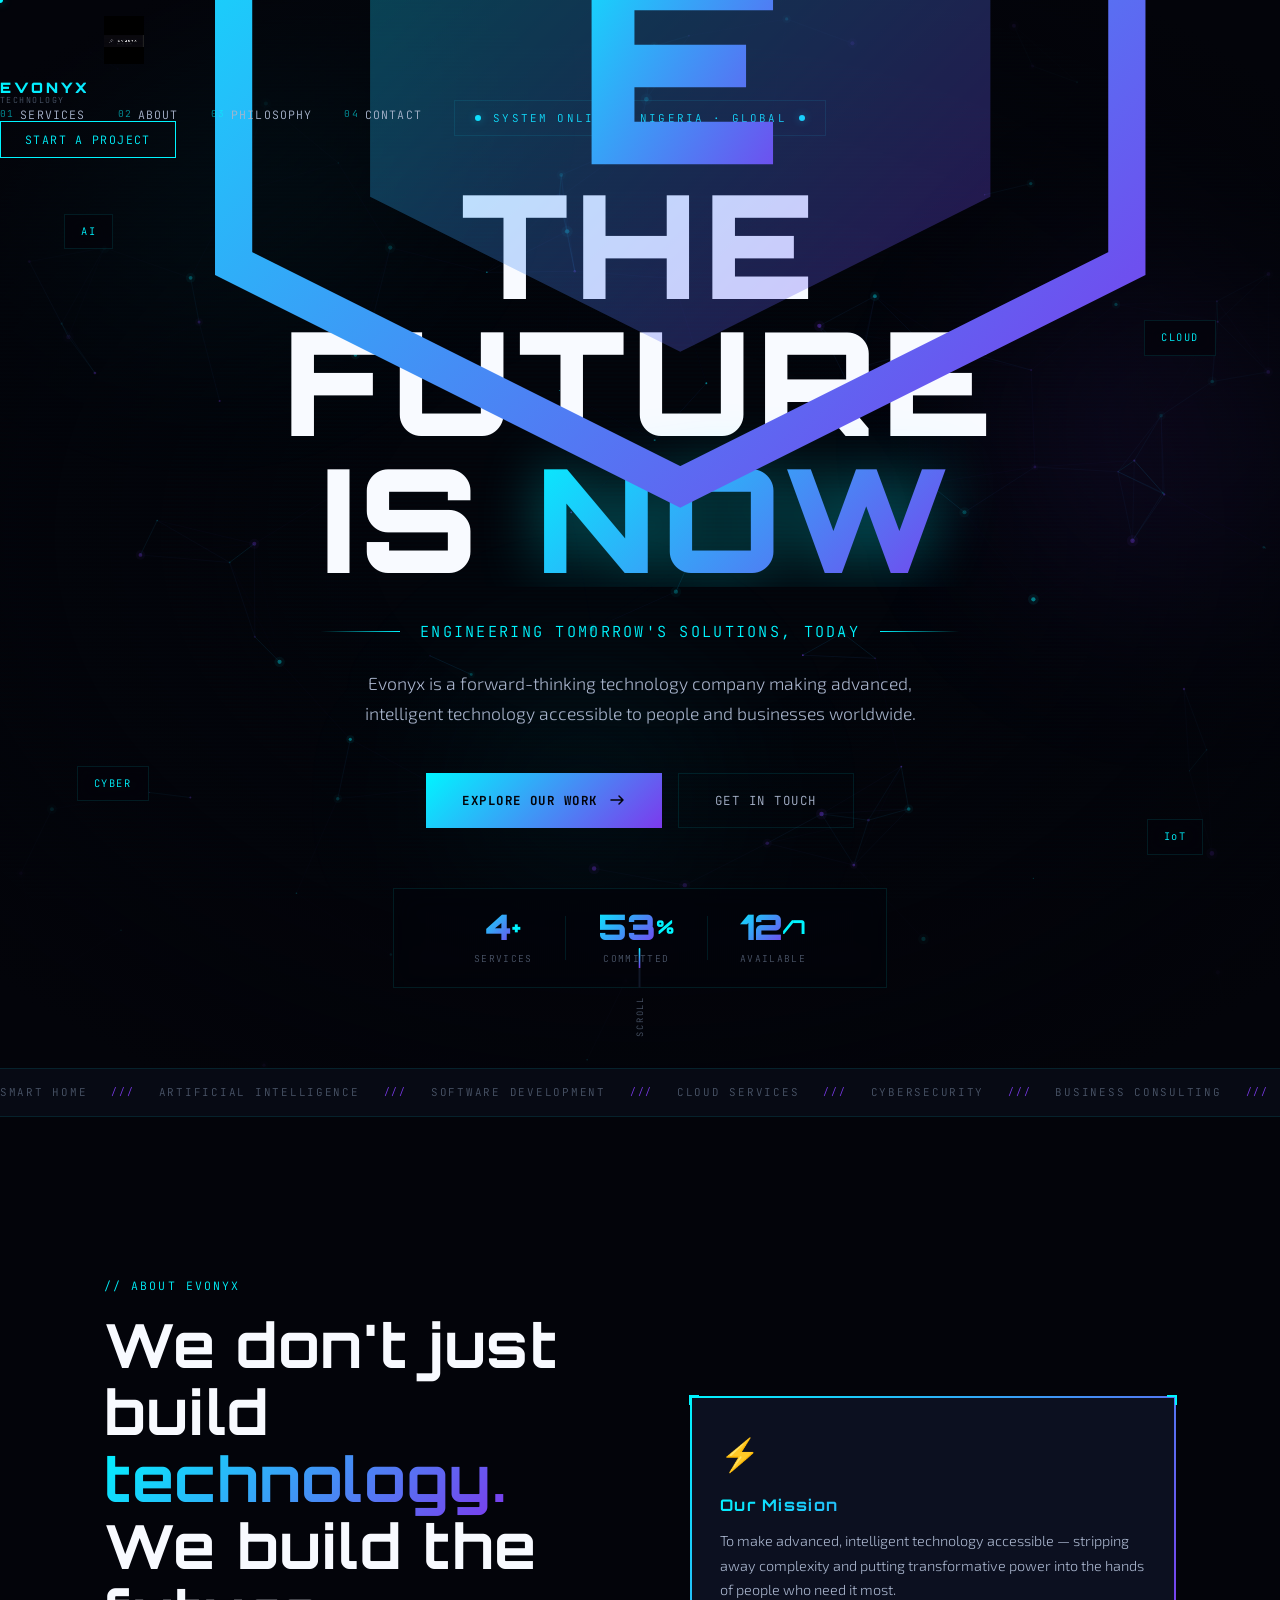
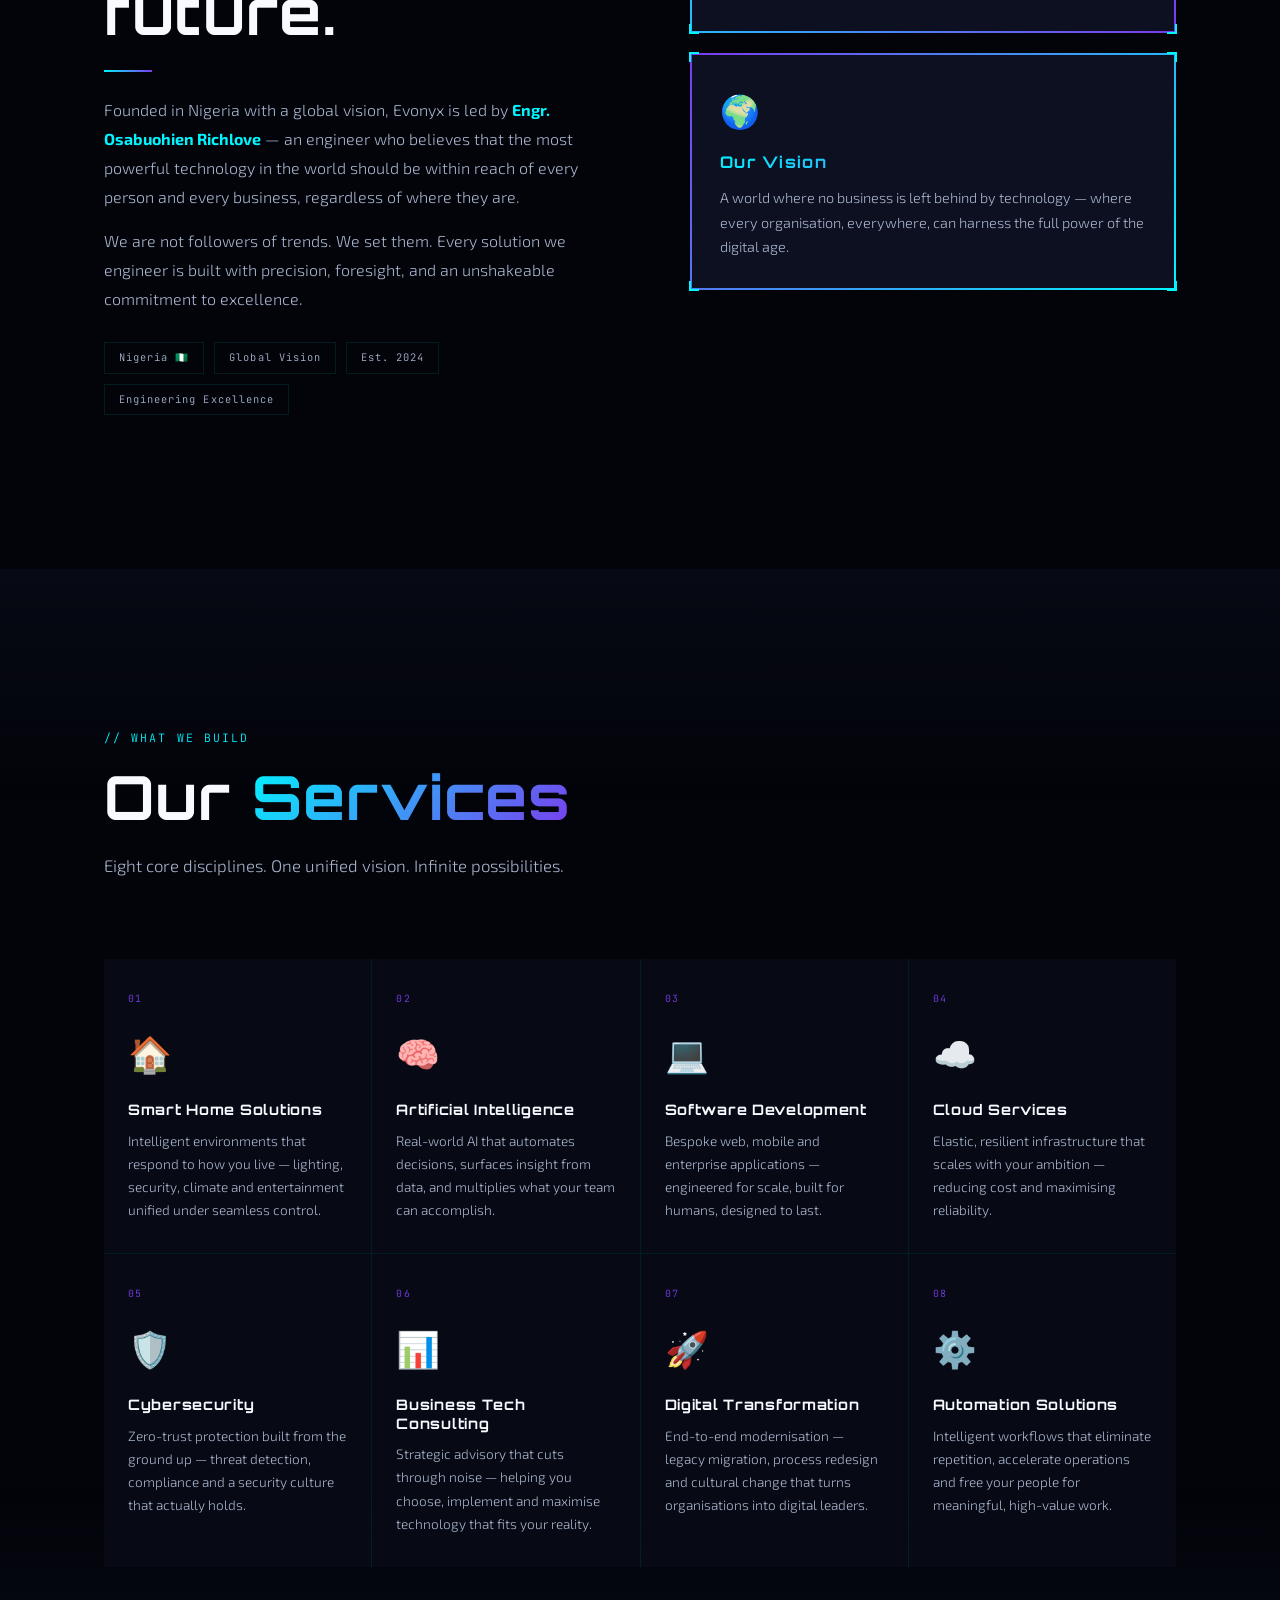
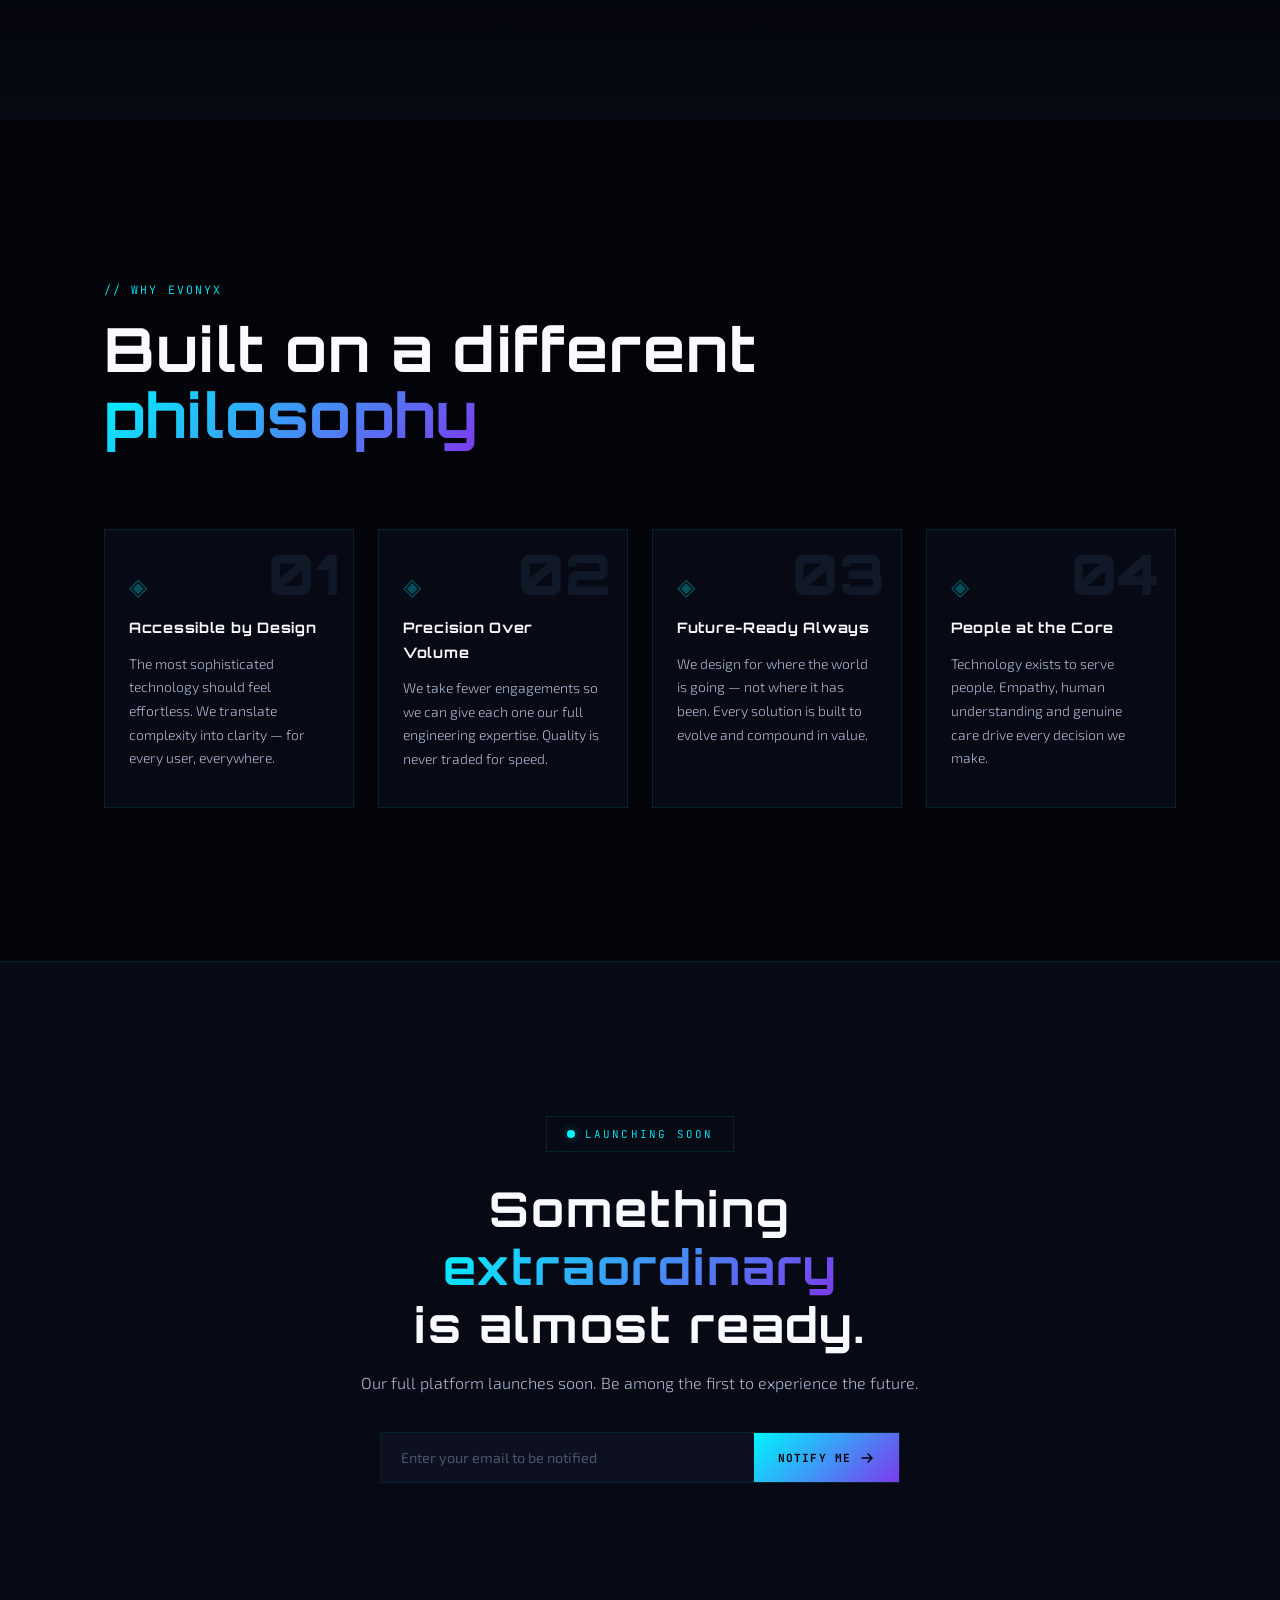
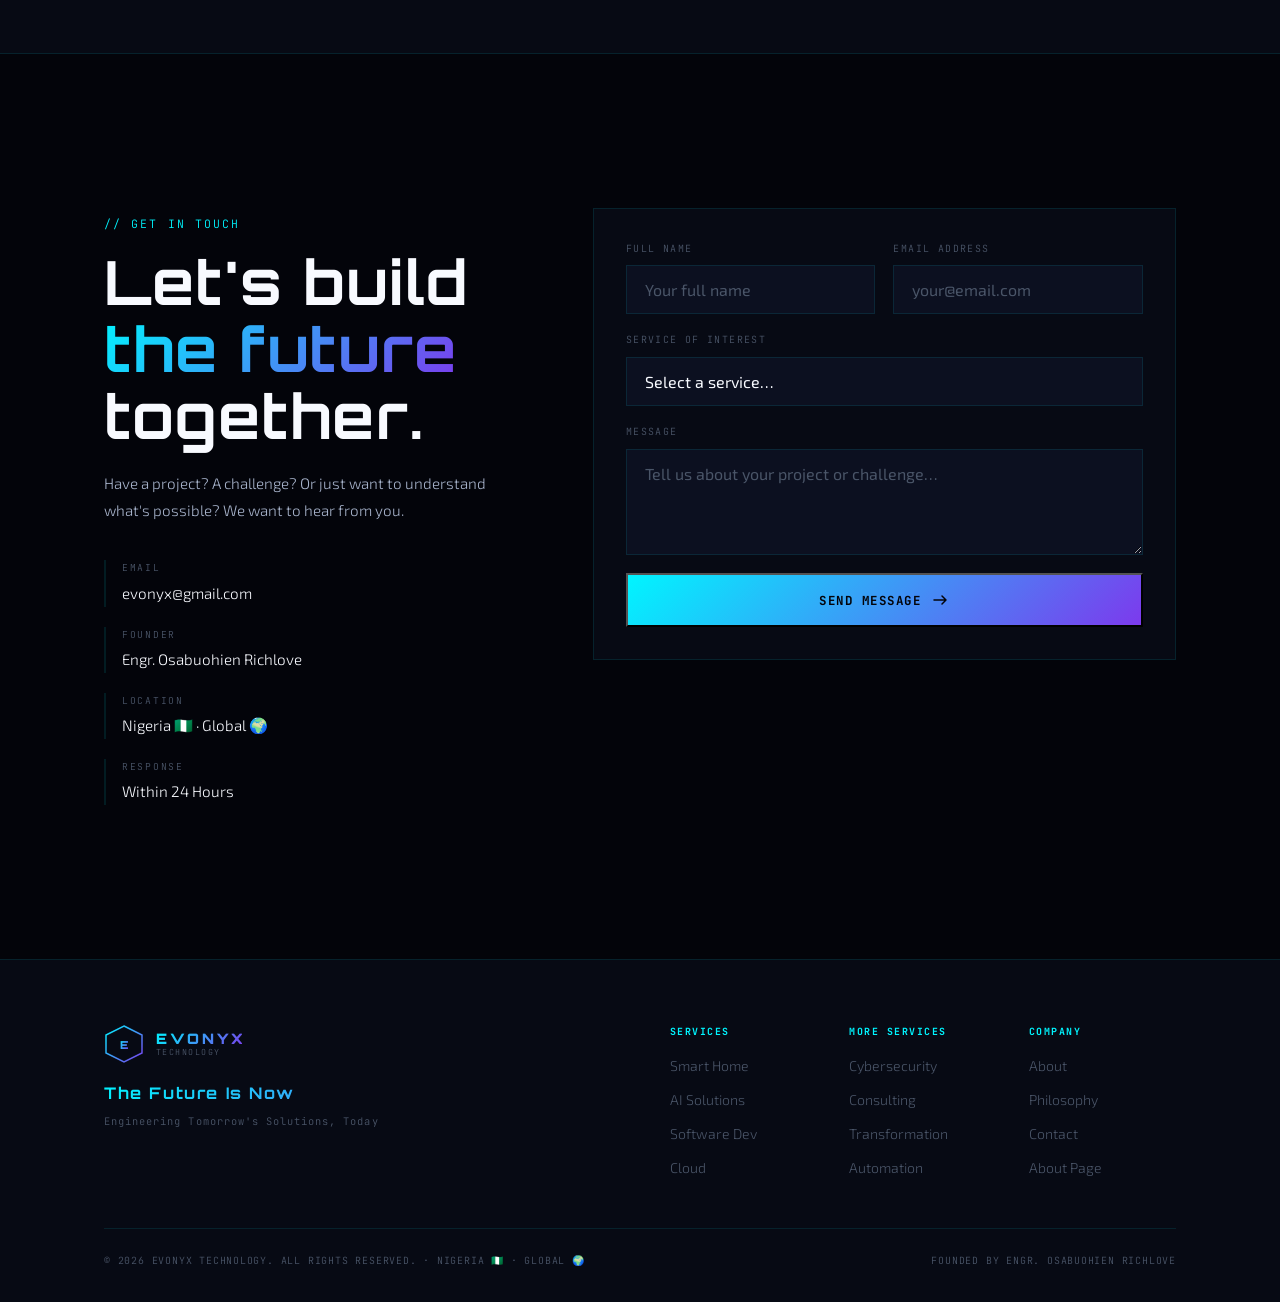
==== commit 88cb2ff4: "Update index.html" ====
--- a/index.html
+++ b/index.html
@@ -29,10 +29,11 @@
 <!-- ═══════════════════════════════════════
      NAVIGATION
 ═══════════════════════════════════════ -->
+  
 <header class="nav" id="nav">
   <div class="nav-wrap">
     <a href="index.html" class="logo">
-  <img src="logo.jpg" alt="Evonyx" style="height:48px;width:auto;"/>
+  <img src="logo.png" alt="Evonyx" style="height:48px;width:auto;"/>
 </a>
         <svg viewBox="0 0 40 40" fill="none">
           <polygon points="20,2 38,11 38,29 20,38 2,29 2,11" stroke="url(#lg1)" stroke-width="1.5" fill="none"/>
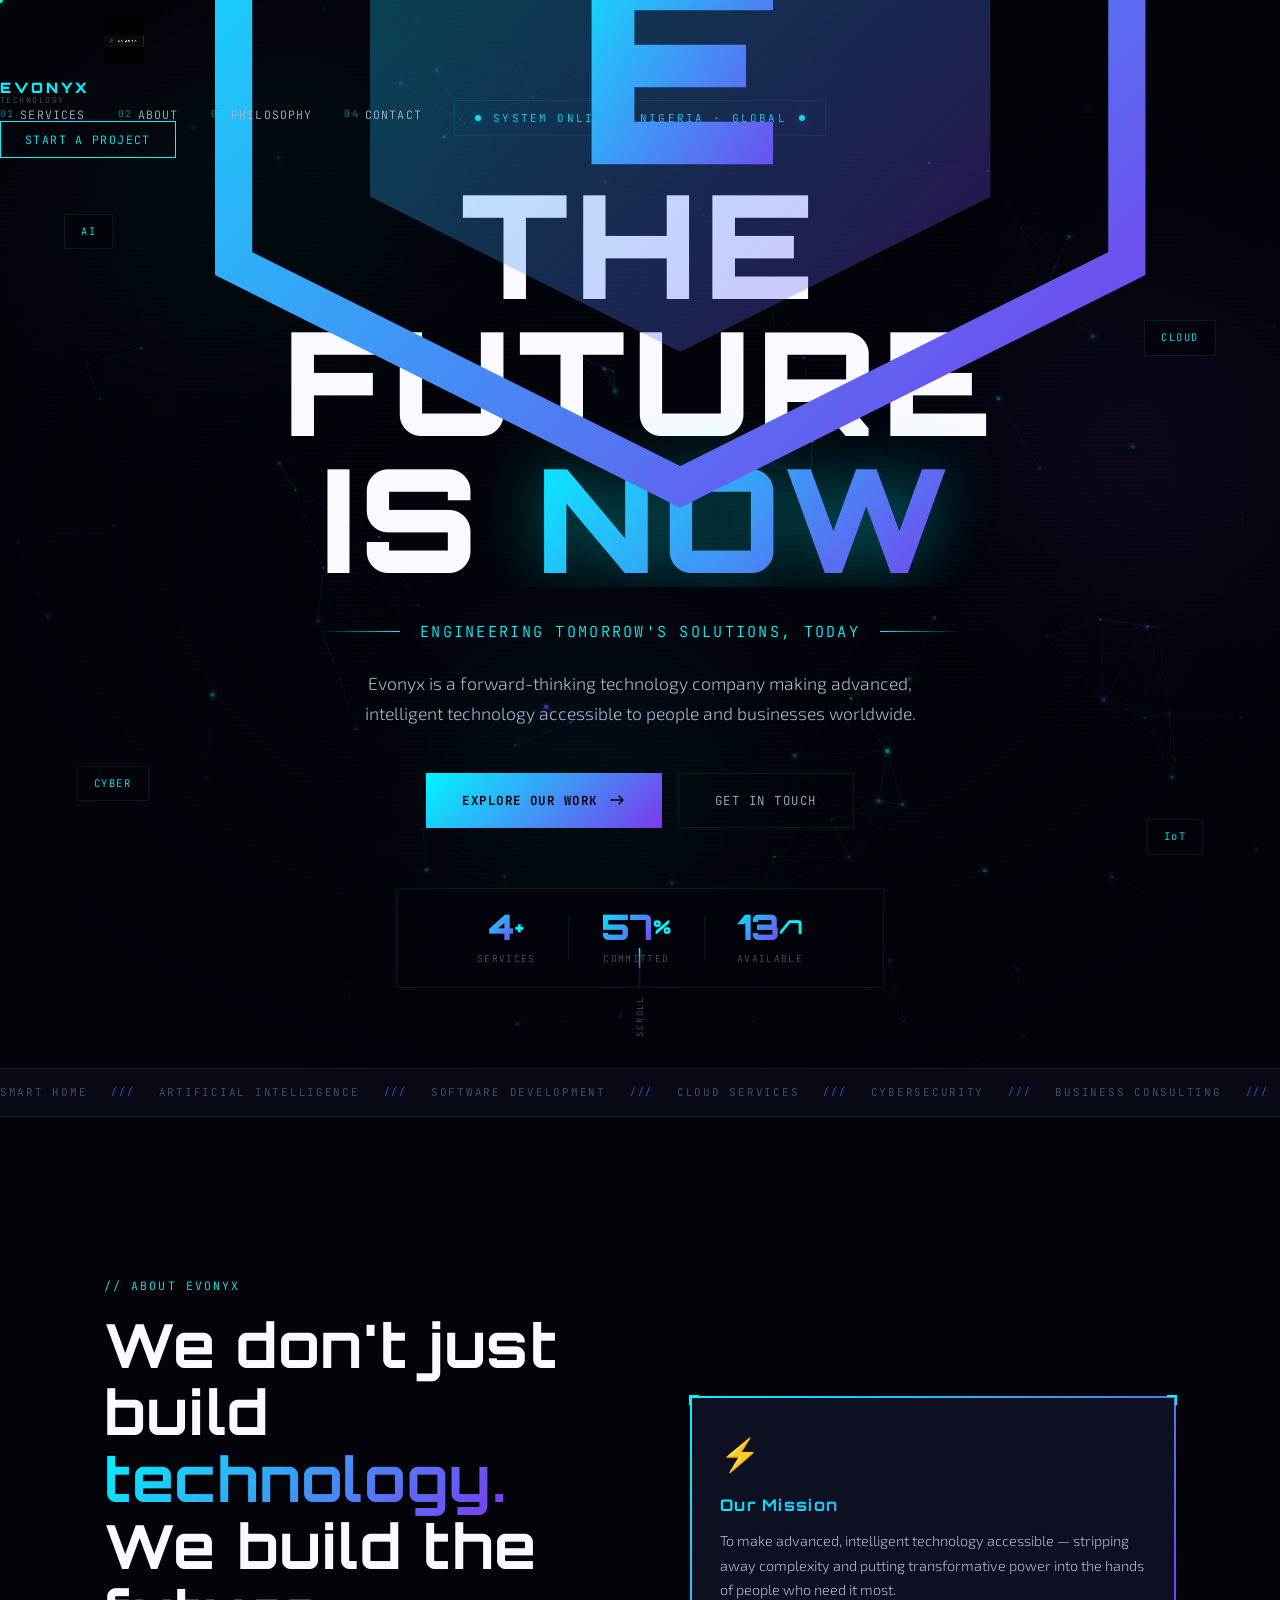
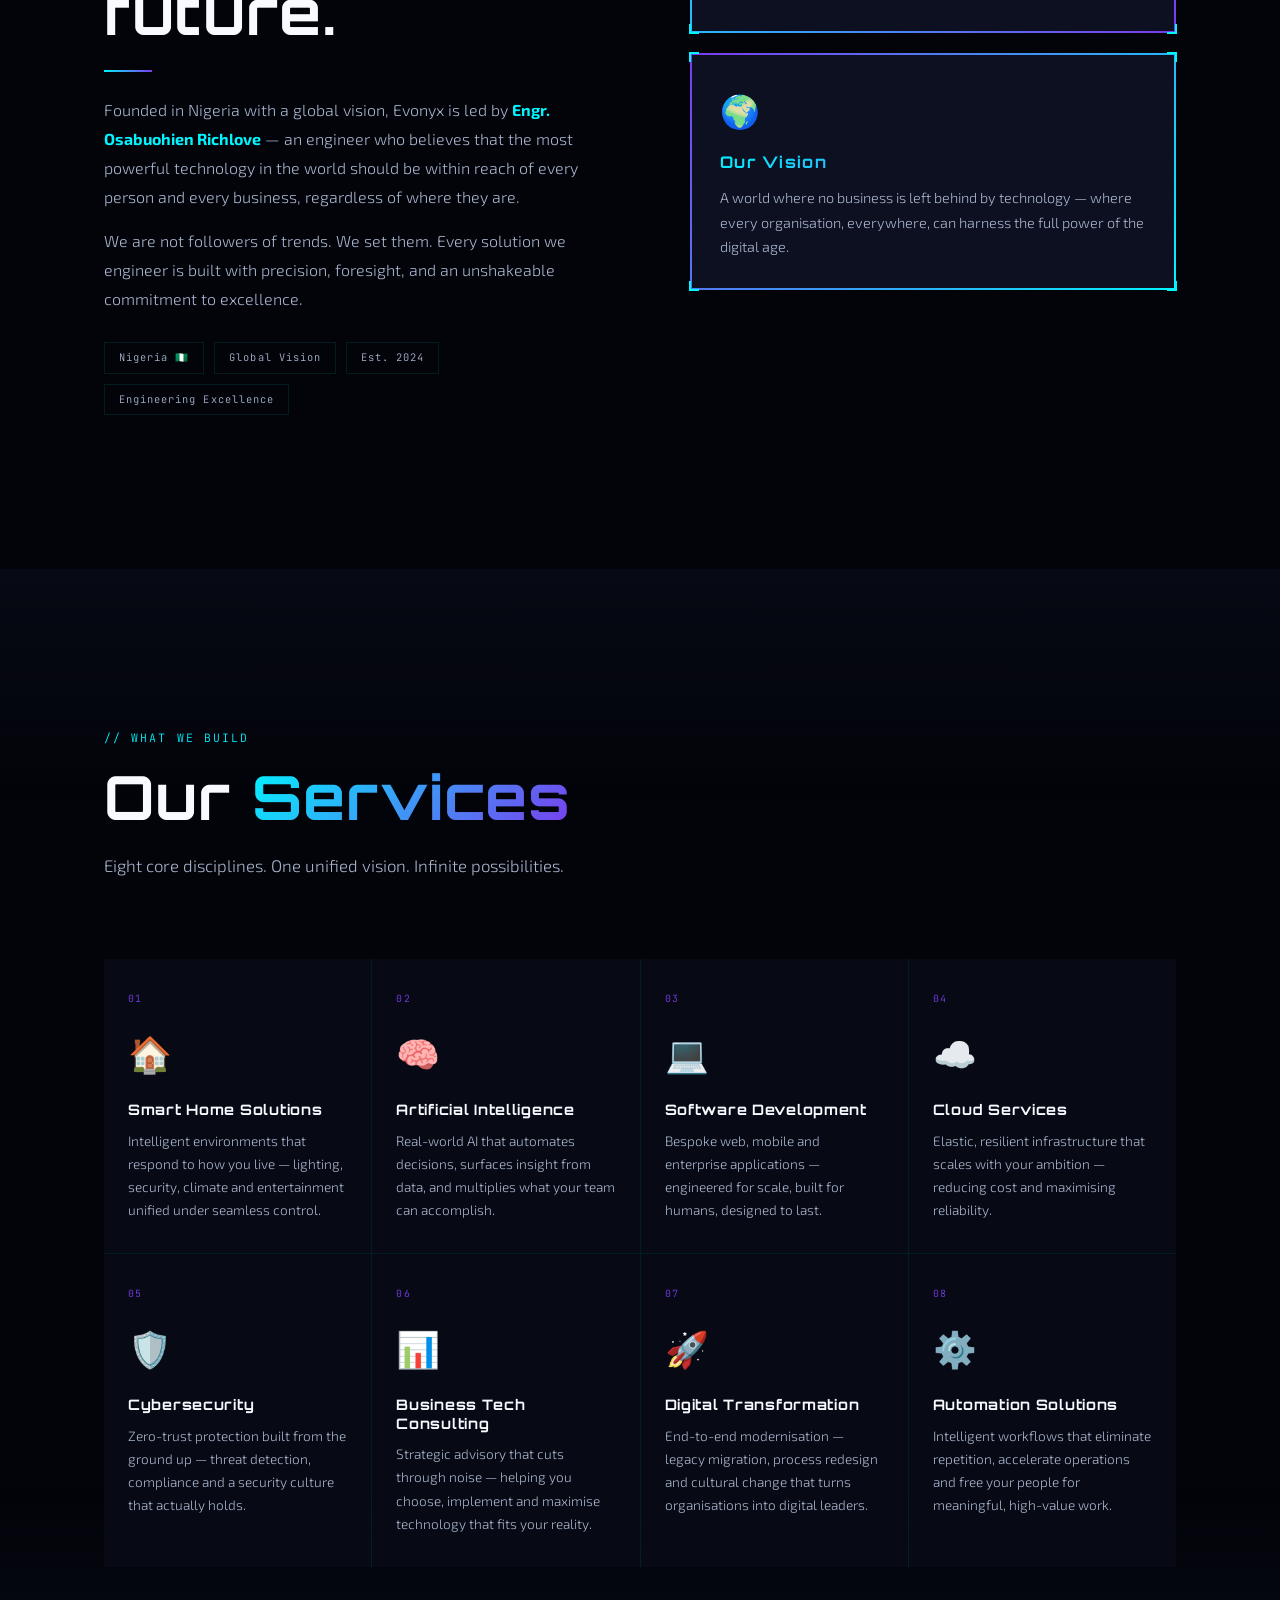
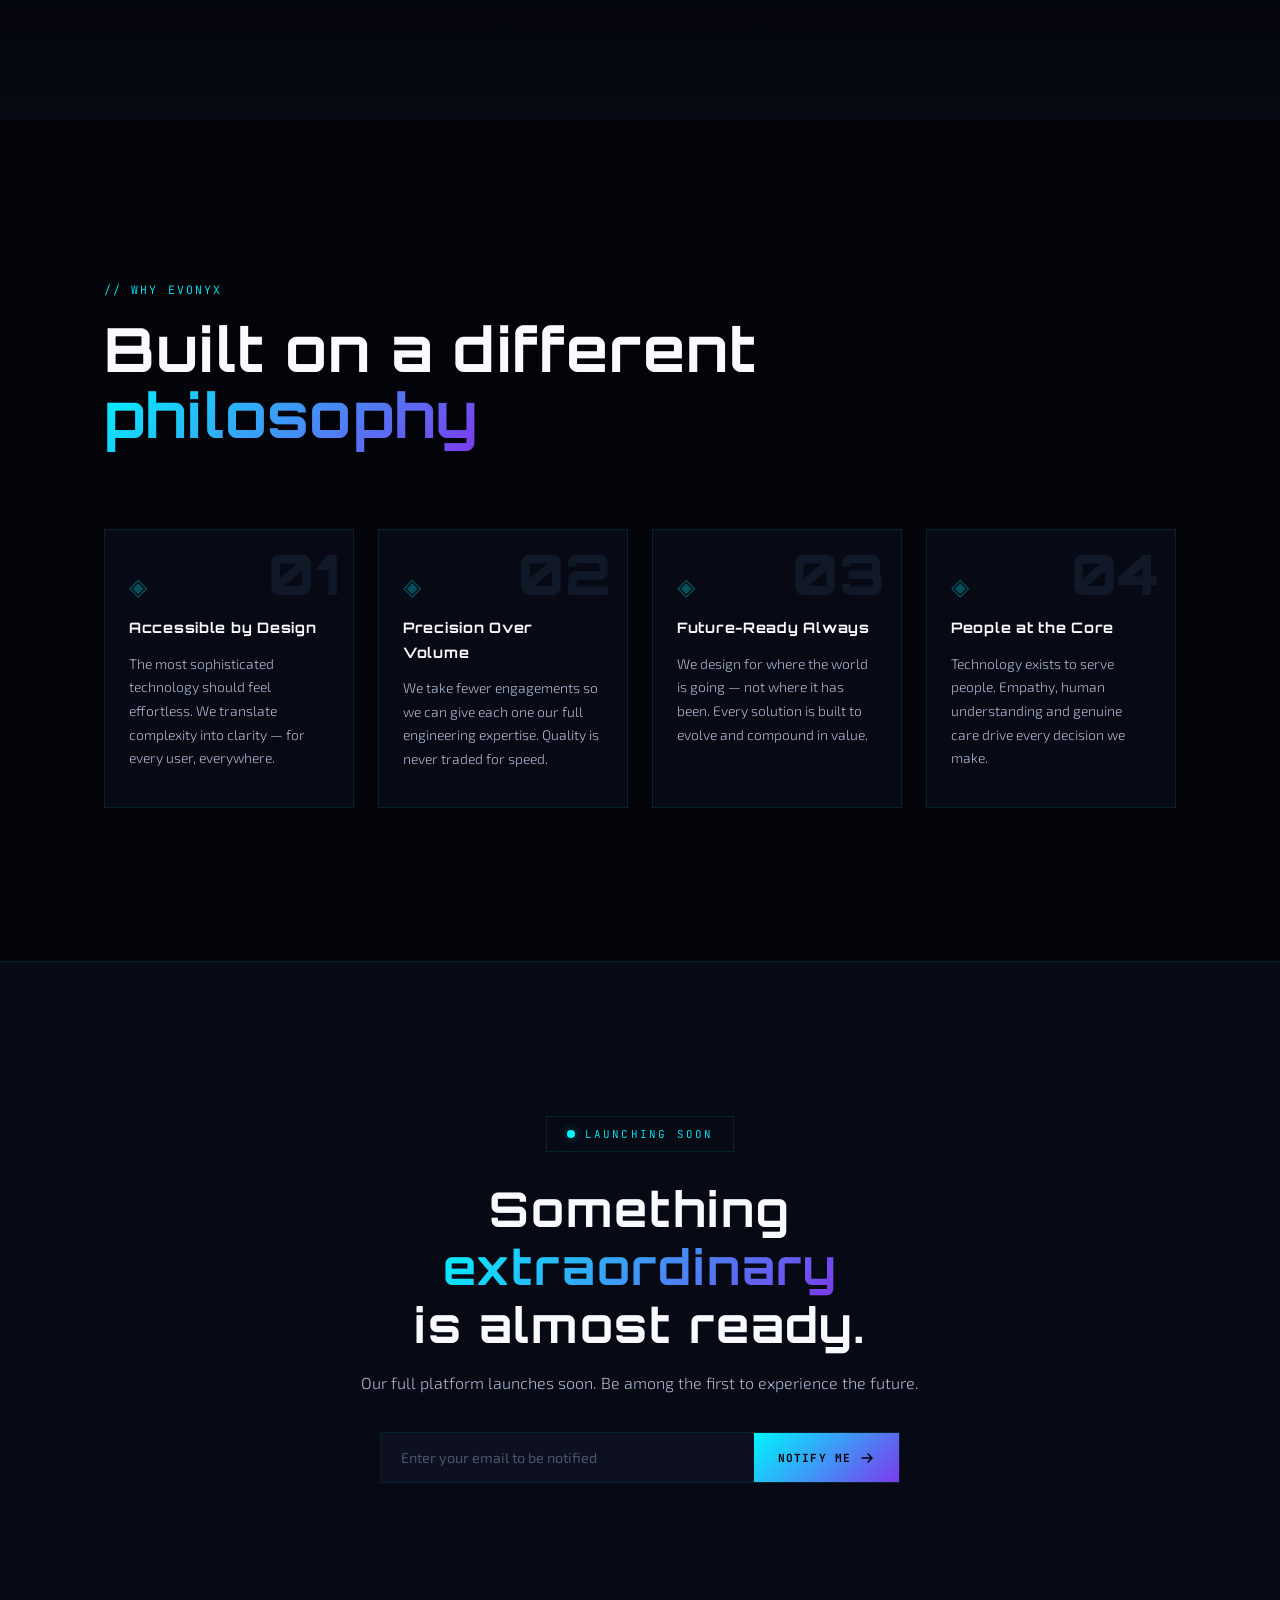
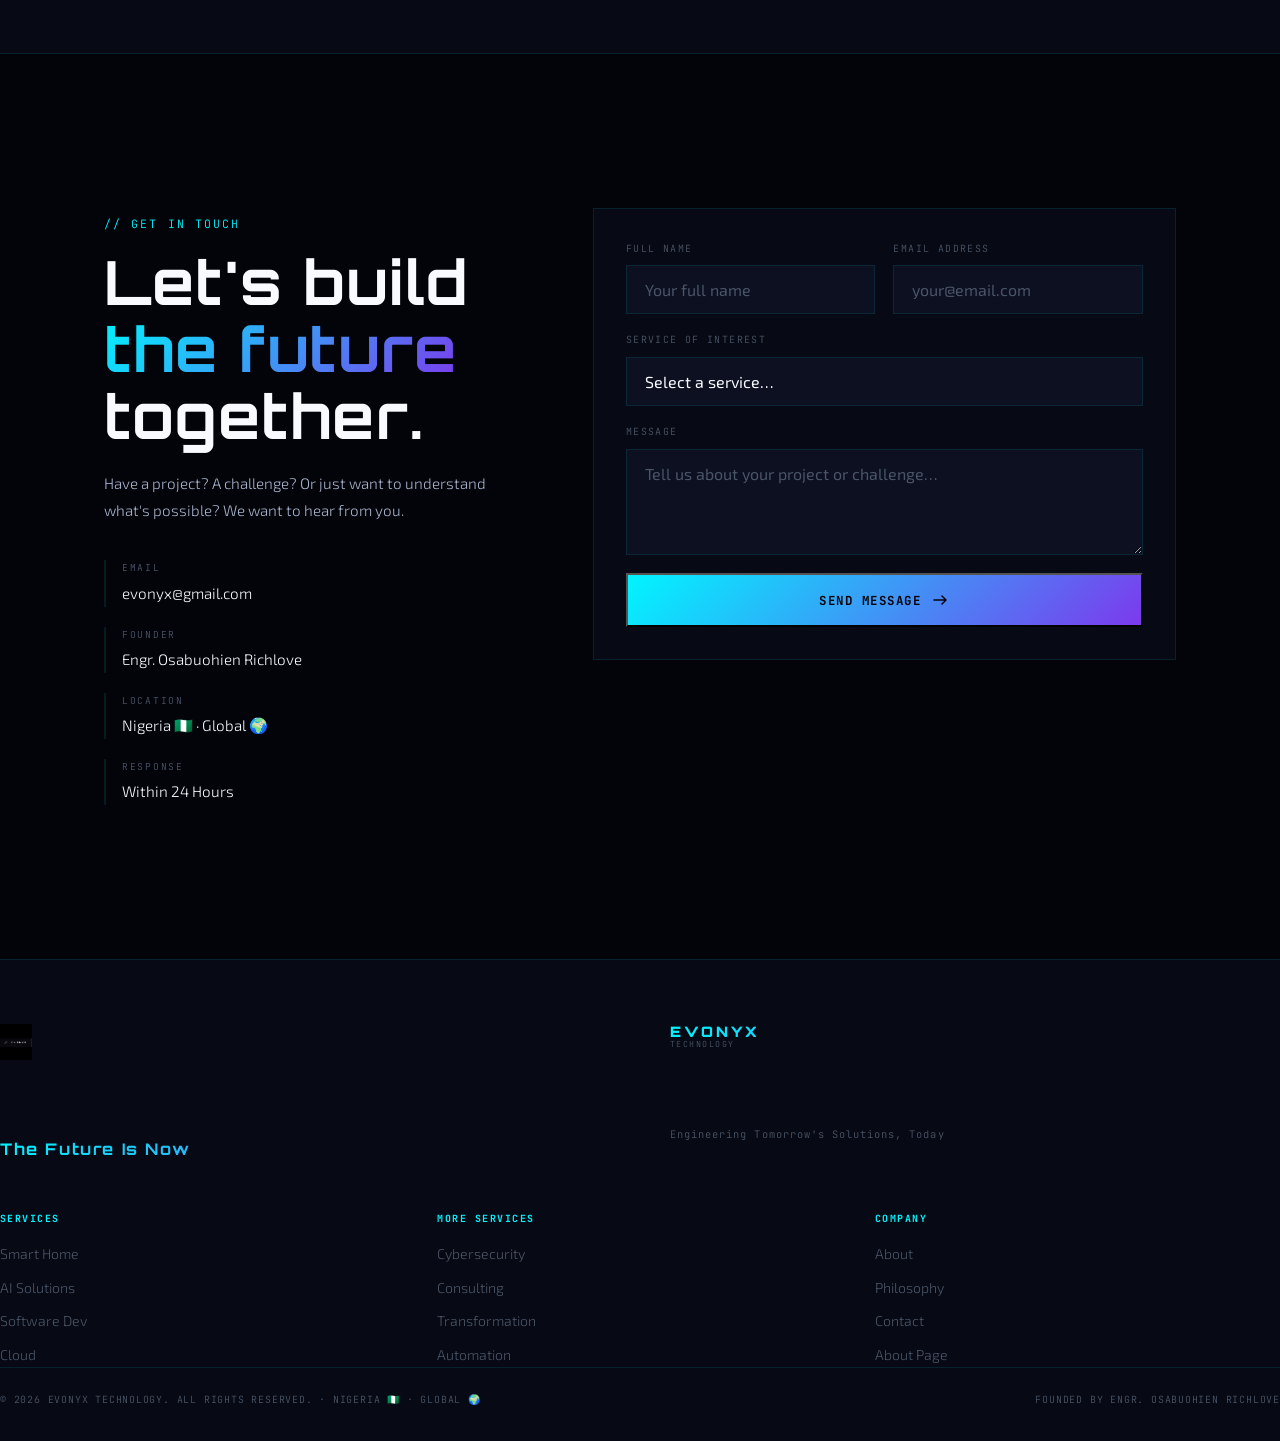
==== commit edd07ef2: "Update index.html" ====
--- a/index.html
+++ b/index.html
@@ -456,17 +456,13 @@
 <!-- ═══════════════════════════════════════
      FOOTER
 ═══════════════════════════════════════ -->
-<footer class="footer">
+<footer class="footer 
   <div class="wrap">
     <div class="footer-top">
       <div class="footer-brand">
-        <a href="index.html" class="logo">
-          <div class="logo-icon">
-            <svg viewBox="0 0 40 40" fill="none">
-              <polygon points="20,2 38,11 38,29 20,38 2,29 2,11" stroke="url(#lg2)" stroke-width="1.5" fill="none"/>
-              <text x="20" y="25" text-anchor="middle" font-family="Orbitron" font-size="11" font-weight="900" fill="url(#lg2)">E</text>
-              <defs><linearGradient id="lg2" x1="0%" y1="0%" x2="100%" y2="100%"><stop offset="0%" stop-color="#00f5ff"/><stop offset="100%" stop-color="#7c3aed"/></linearGradient></defs>
-            </svg>
+        <a <a href="index.html" class="logo">
+  <img src="logo.png" alt="Evonyx" style="height:36px;width:auto;max-width:160px;"/>
+</a>
           </div>
           <div class="logo-text-wrap">
             <span class="logo-name">EVONYX</span>
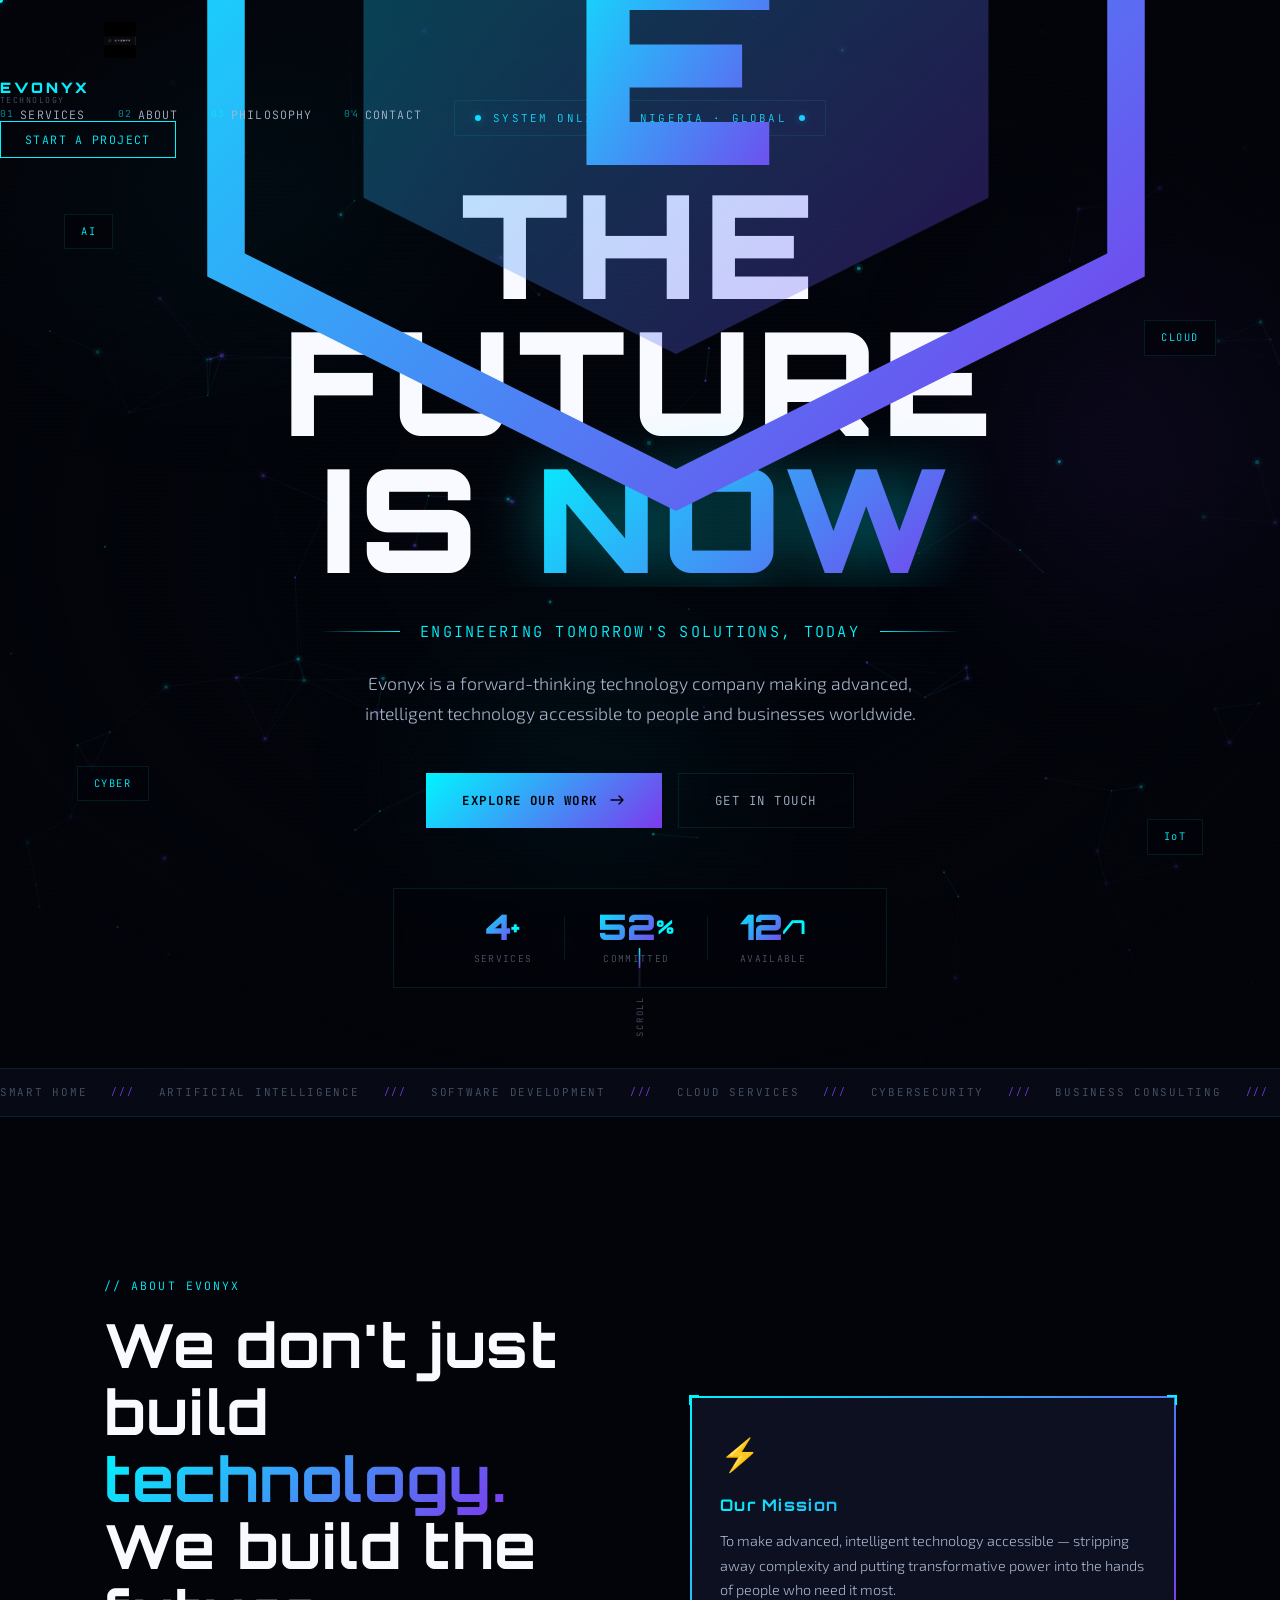
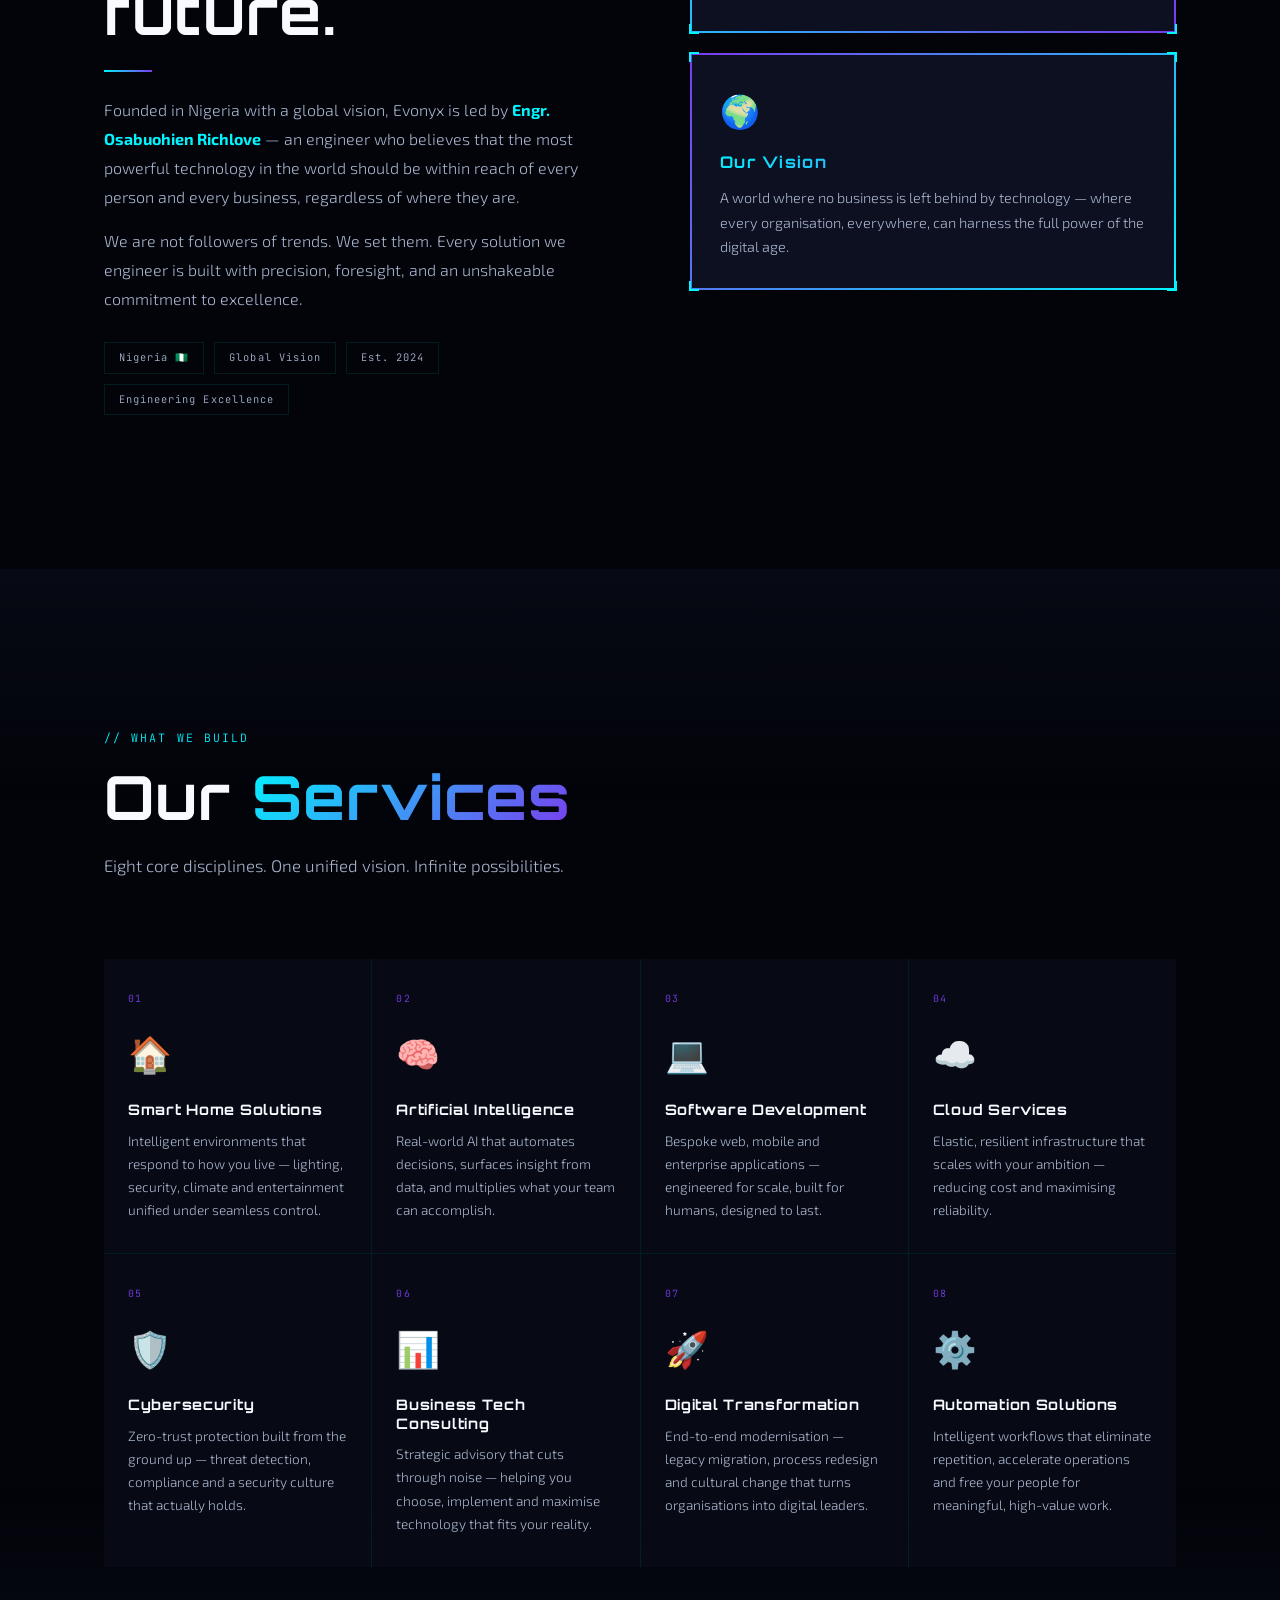
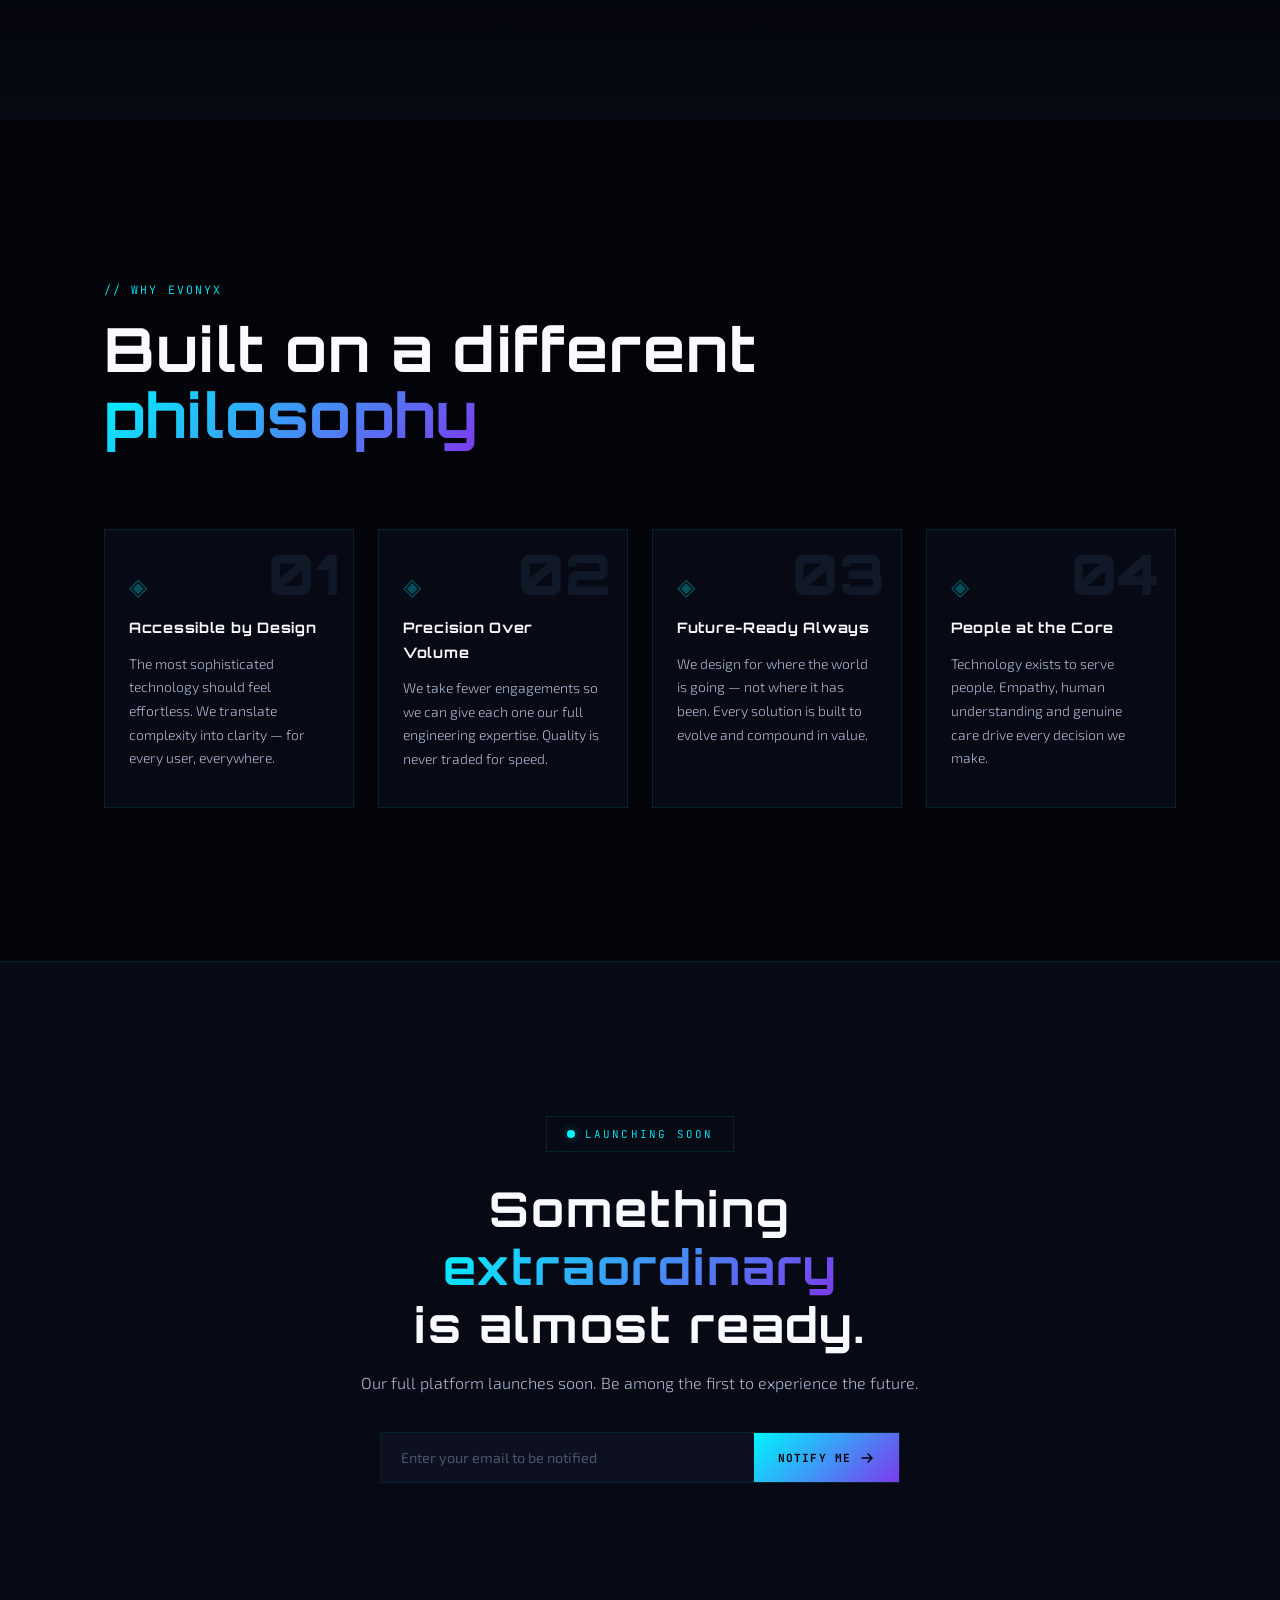
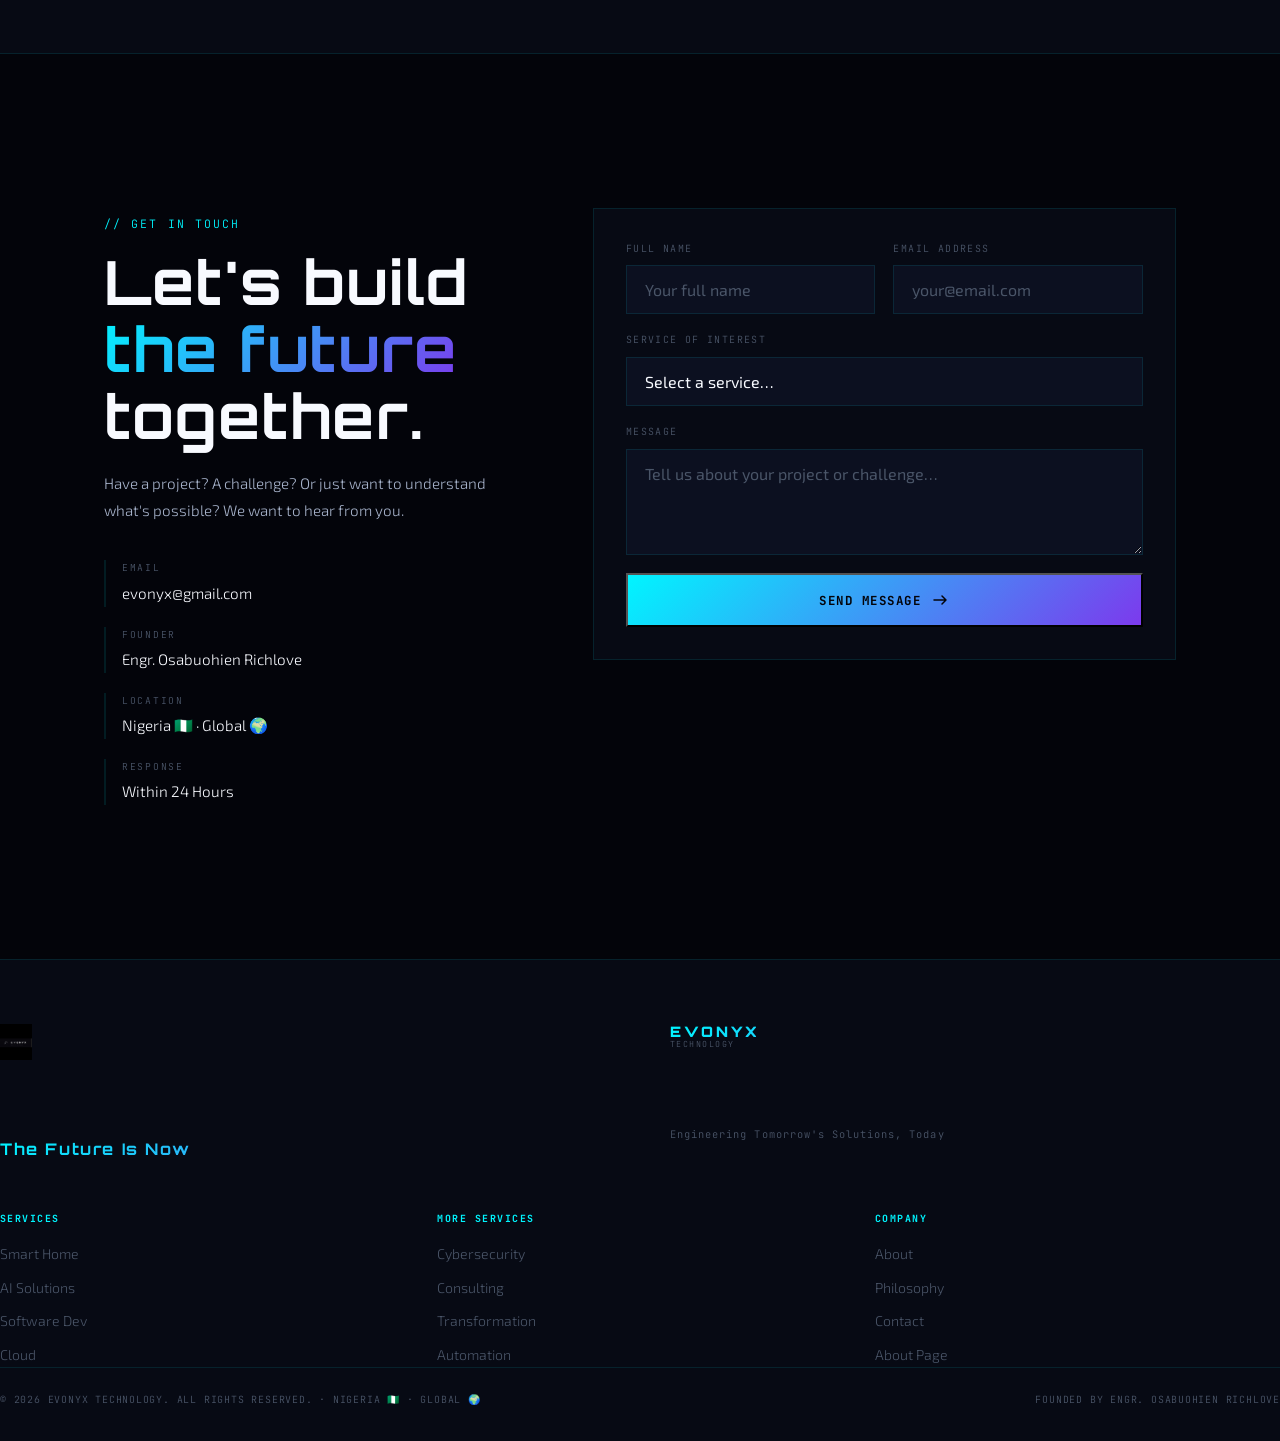
==== commit c5eef239: "Update index.html" ====
--- a/index.html
+++ b/index.html
@@ -33,7 +33,7 @@
 <header class="nav" id="nav">
   <div class="nav-wrap">
     <a href="index.html" class="logo">
-  <img src="logo.png" alt="Evonyx" style="height:48px;width:auto;"/>
+  <img src="logo.png" alt="Evonyx" style="height:36px;width:auto;max-width:160px;"/>
 </a>
         <svg viewBox="0 0 40 40" fill="none">
           <polygon points="20,2 38,11 38,29 20,38 2,29 2,11" stroke="url(#lg1)" stroke-width="1.5" fill="none"/>
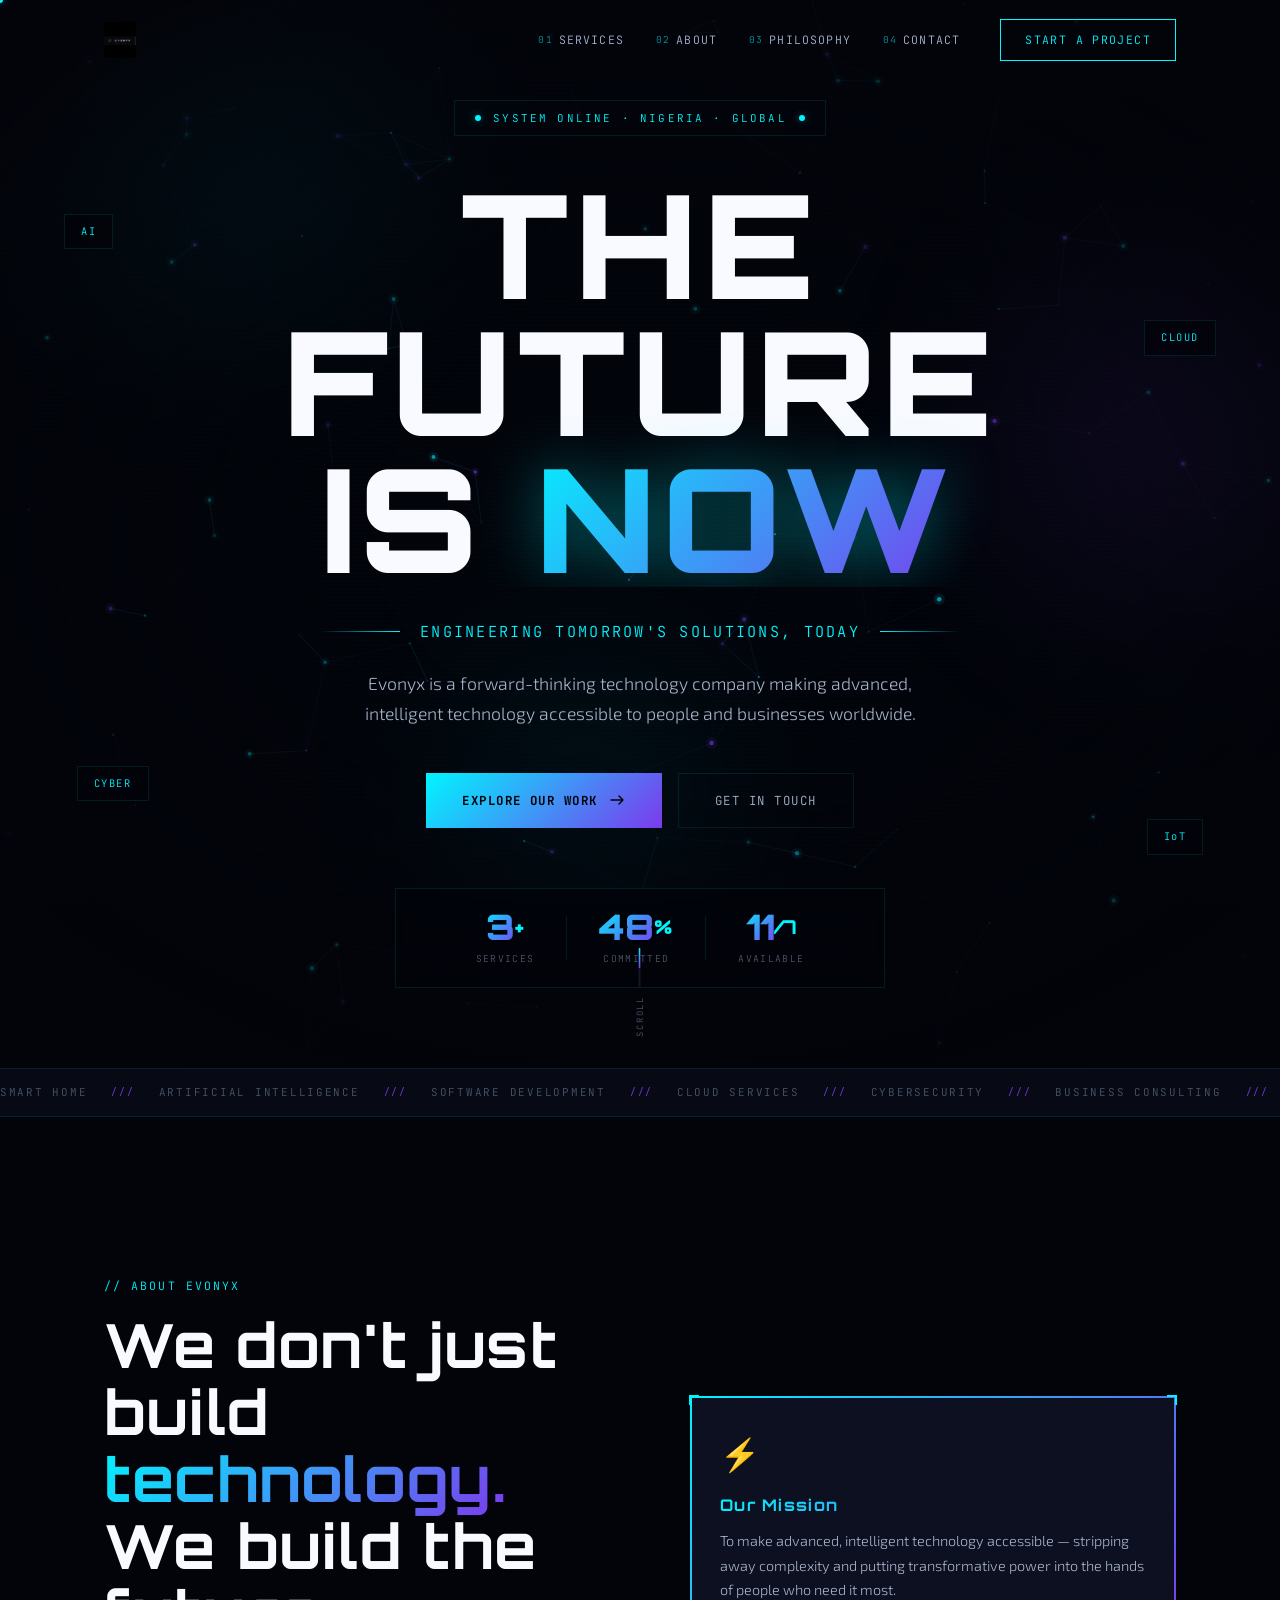
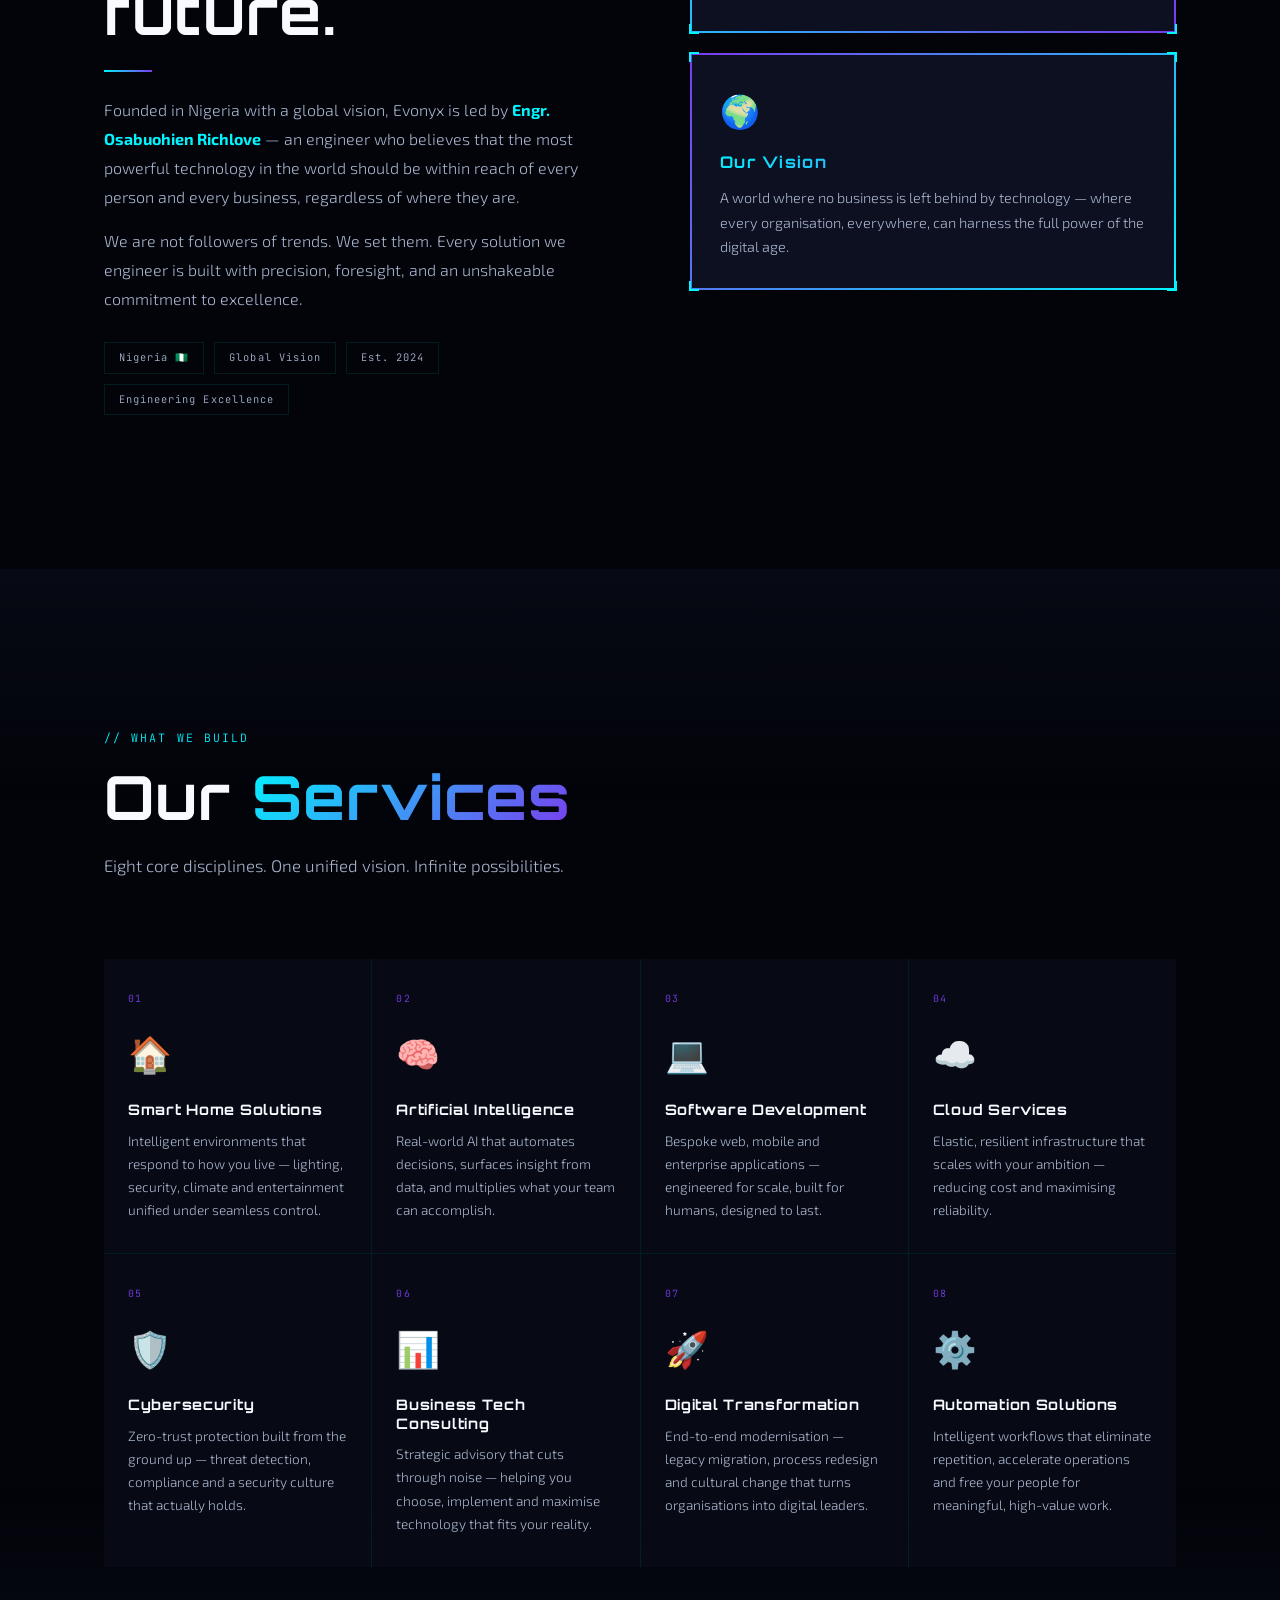
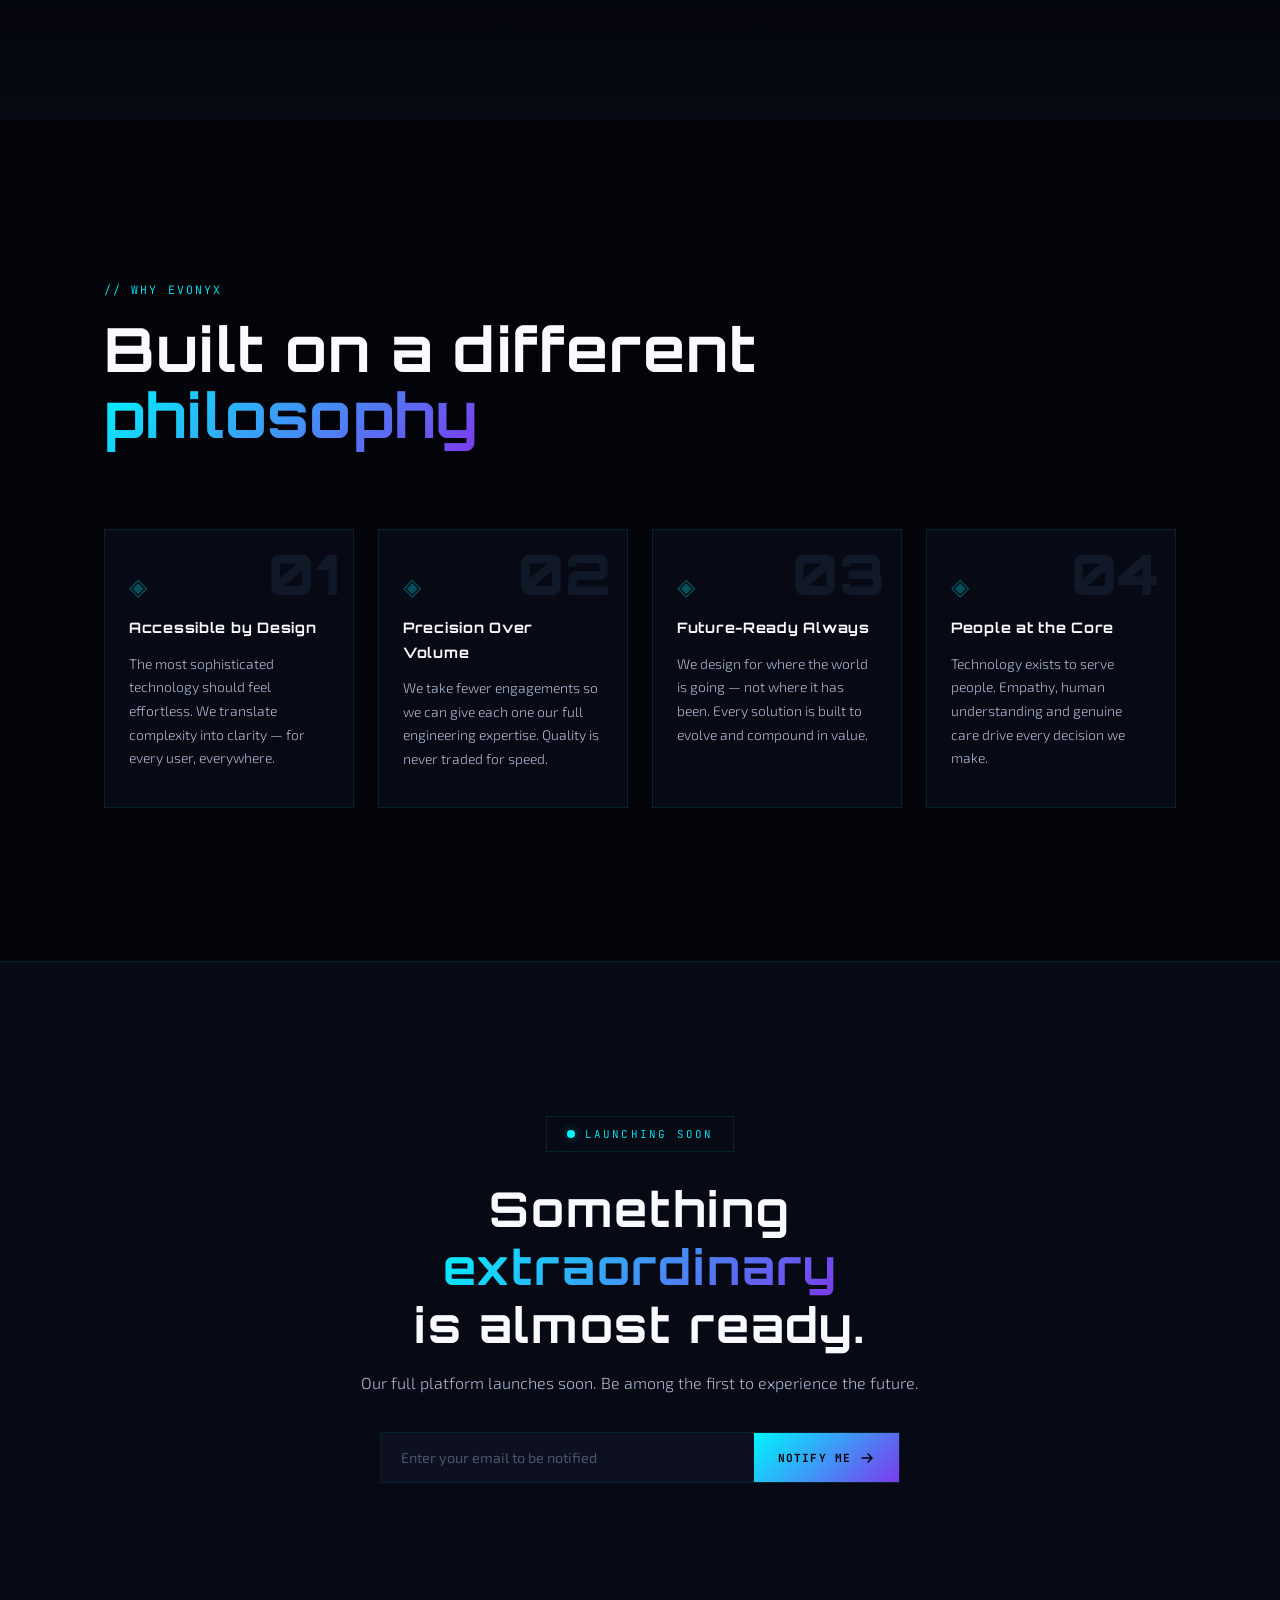
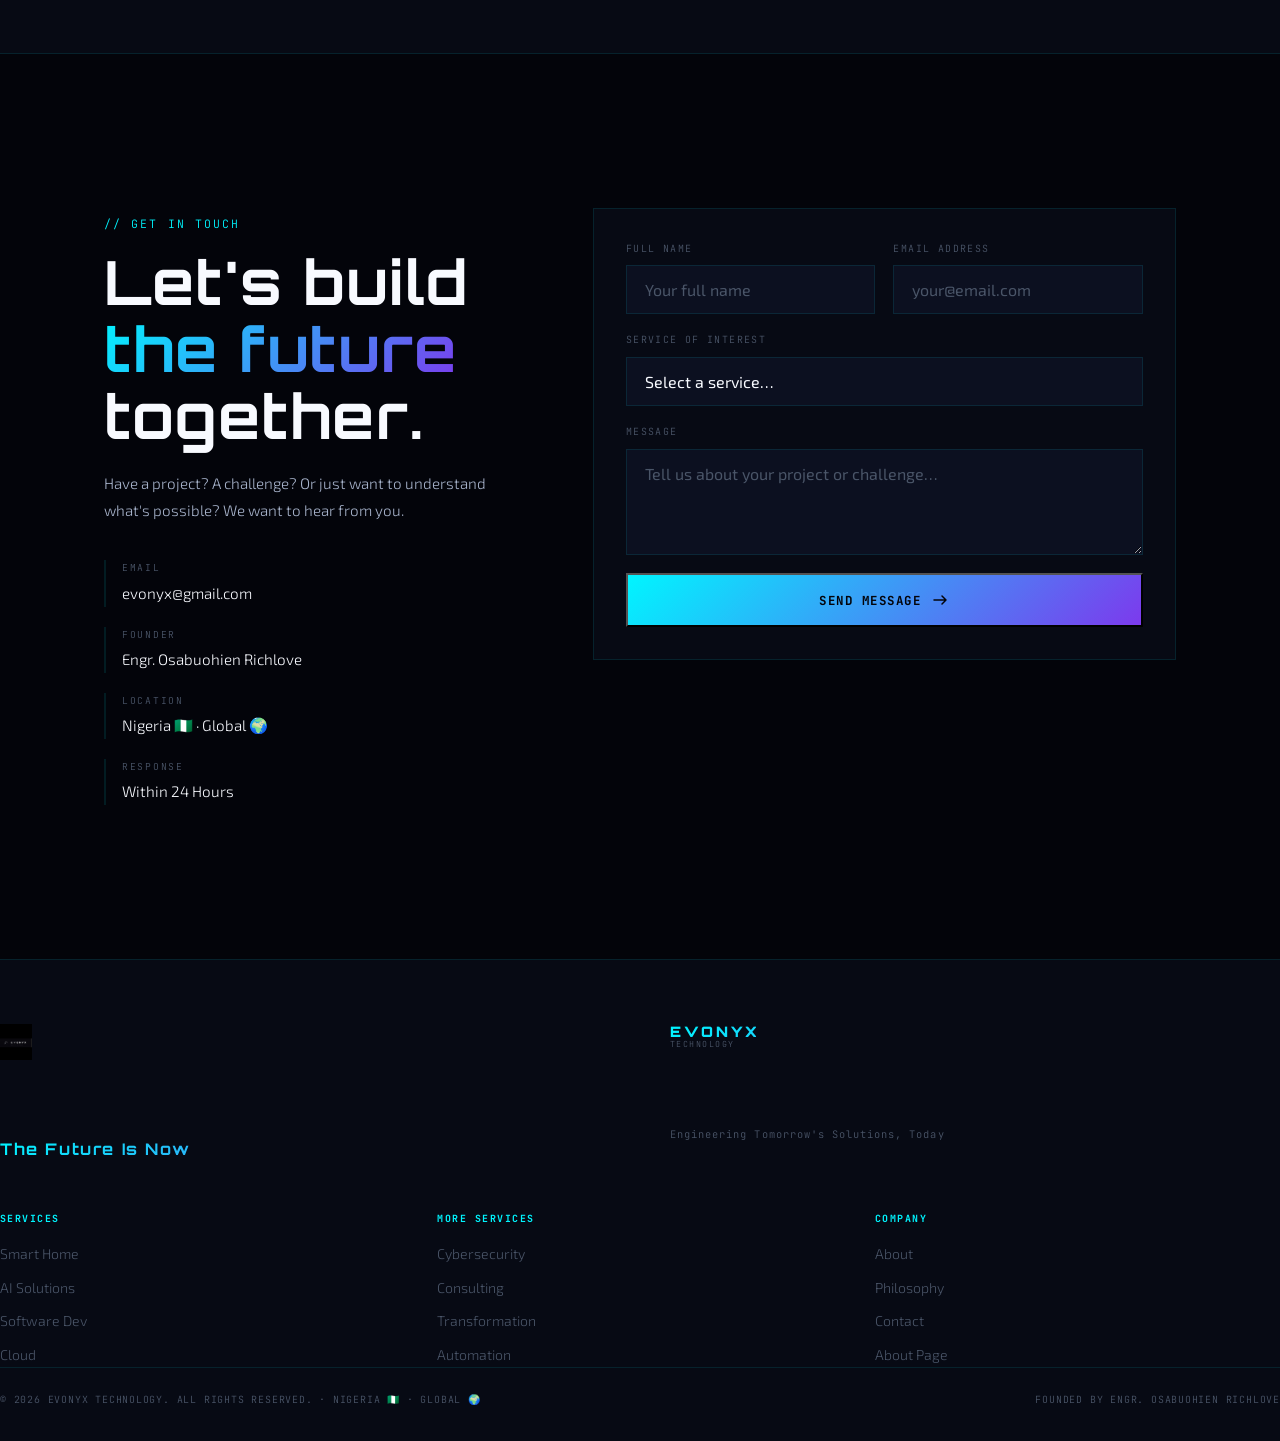
==== commit 41cf6268: "Update index.html" ====
--- a/index.html
+++ b/index.html
@@ -35,27 +35,6 @@
     <a href="index.html" class="logo">
   <img src="logo.png" alt="Evonyx" style="height:36px;width:auto;max-width:160px;"/>
 </a>
-        <svg viewBox="0 0 40 40" fill="none">
-          <polygon points="20,2 38,11 38,29 20,38 2,29 2,11" stroke="url(#lg1)" stroke-width="1.5" fill="none"/>
-          <polygon points="20,8 32,14 32,26 20,32 8,26 8,14" stroke="url(#lg1)" stroke-width="1" fill="url(#lgfill)" opacity="0.3"/>
-          <text x="20" y="25" text-anchor="middle" font-family="Orbitron" font-size="11" font-weight="900" fill="url(#lg1)">E</text>
-          <defs>
-            <linearGradient id="lg1" x1="0%" y1="0%" x2="100%" y2="100%">
-              <stop offset="0%" stop-color="#00f5ff"/>
-              <stop offset="100%" stop-color="#7c3aed"/>
-            </linearGradient>
-            <linearGradient id="lgfill" x1="0%" y1="0%" x2="100%" y2="100%">
-              <stop offset="0%" stop-color="#00f5ff"/>
-              <stop offset="100%" stop-color="#7c3aed"/>
-            </linearGradient>
-          </defs>
-        </svg>
-      </div>
-      <div class="logo-text-wrap">
-        <span class="logo-name">EVONYX</span>
-        <span class="logo-sub">TECHNOLOGY</span>
-      </div>
-    </a>
 
     <nav class="nav-links" id="navLinks">
       <a href="#services" class="nav-link"><span class="nav-num">01</span>Services</a>
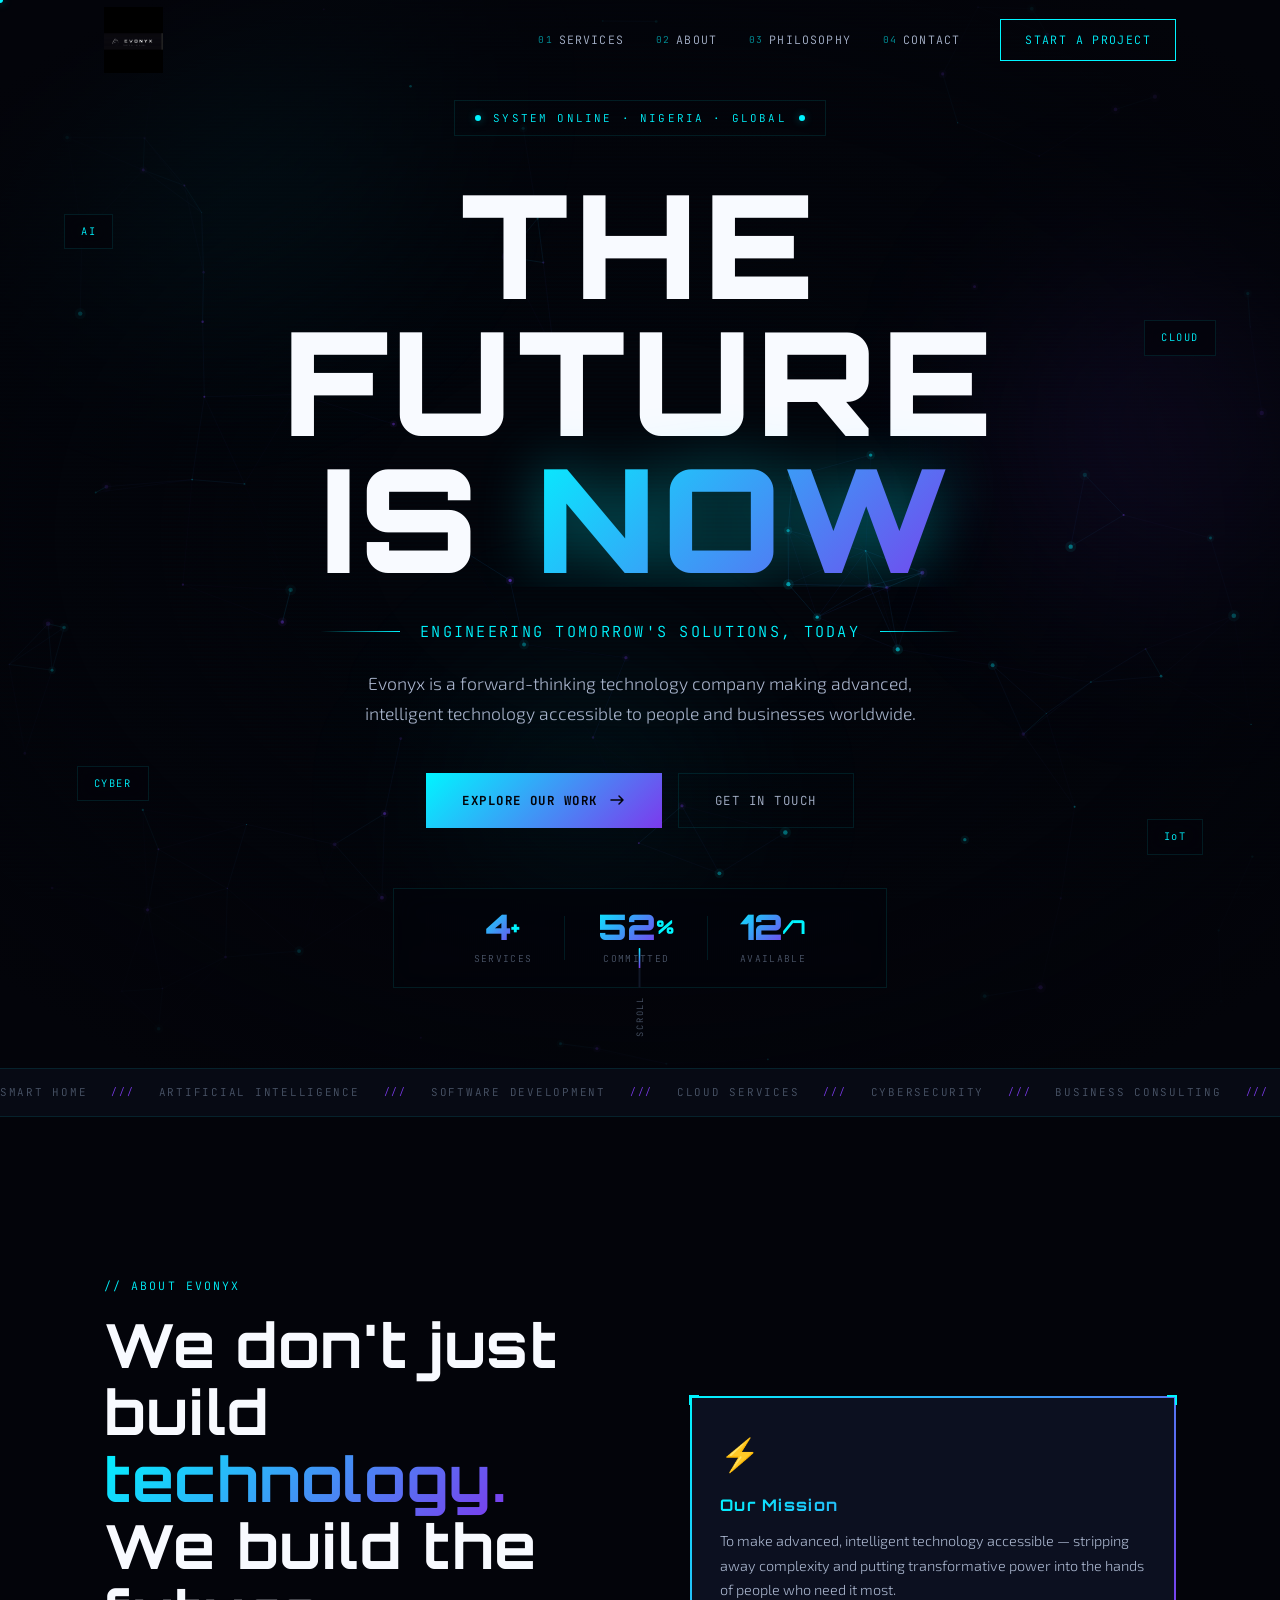
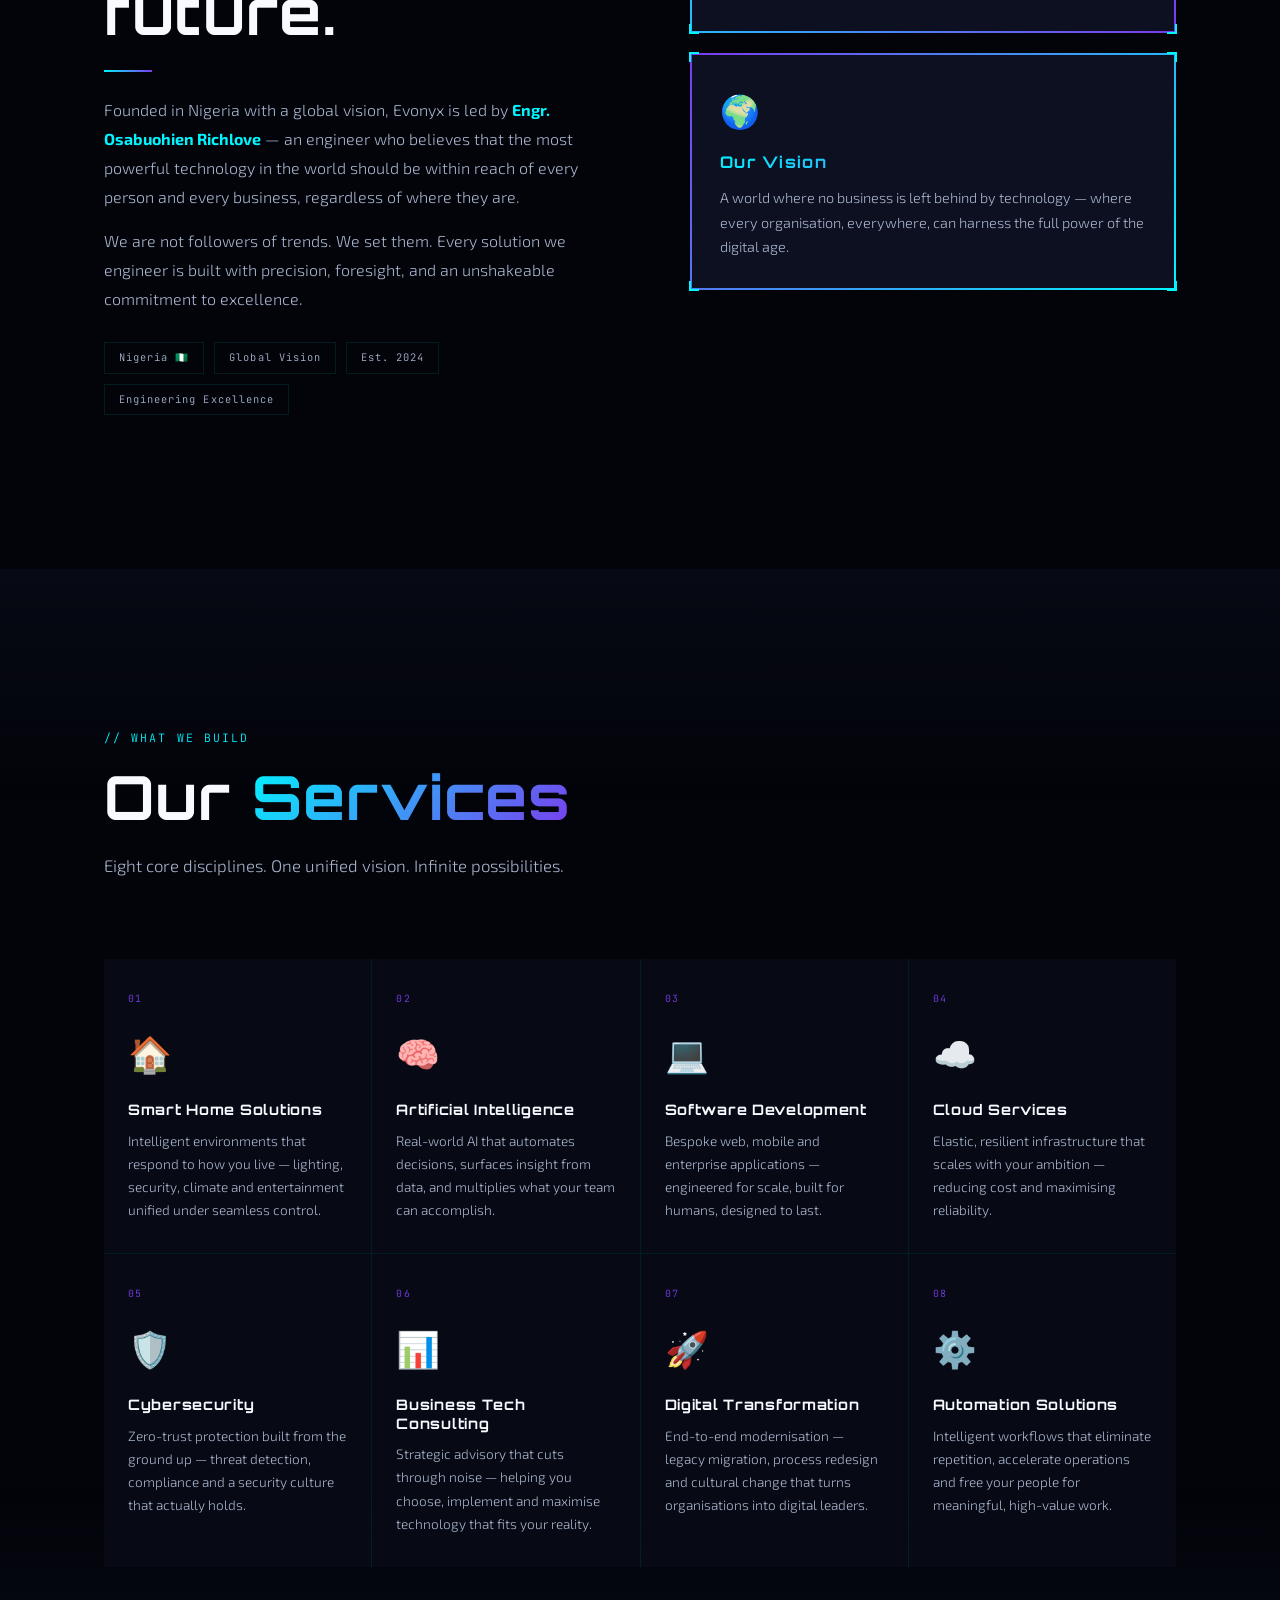
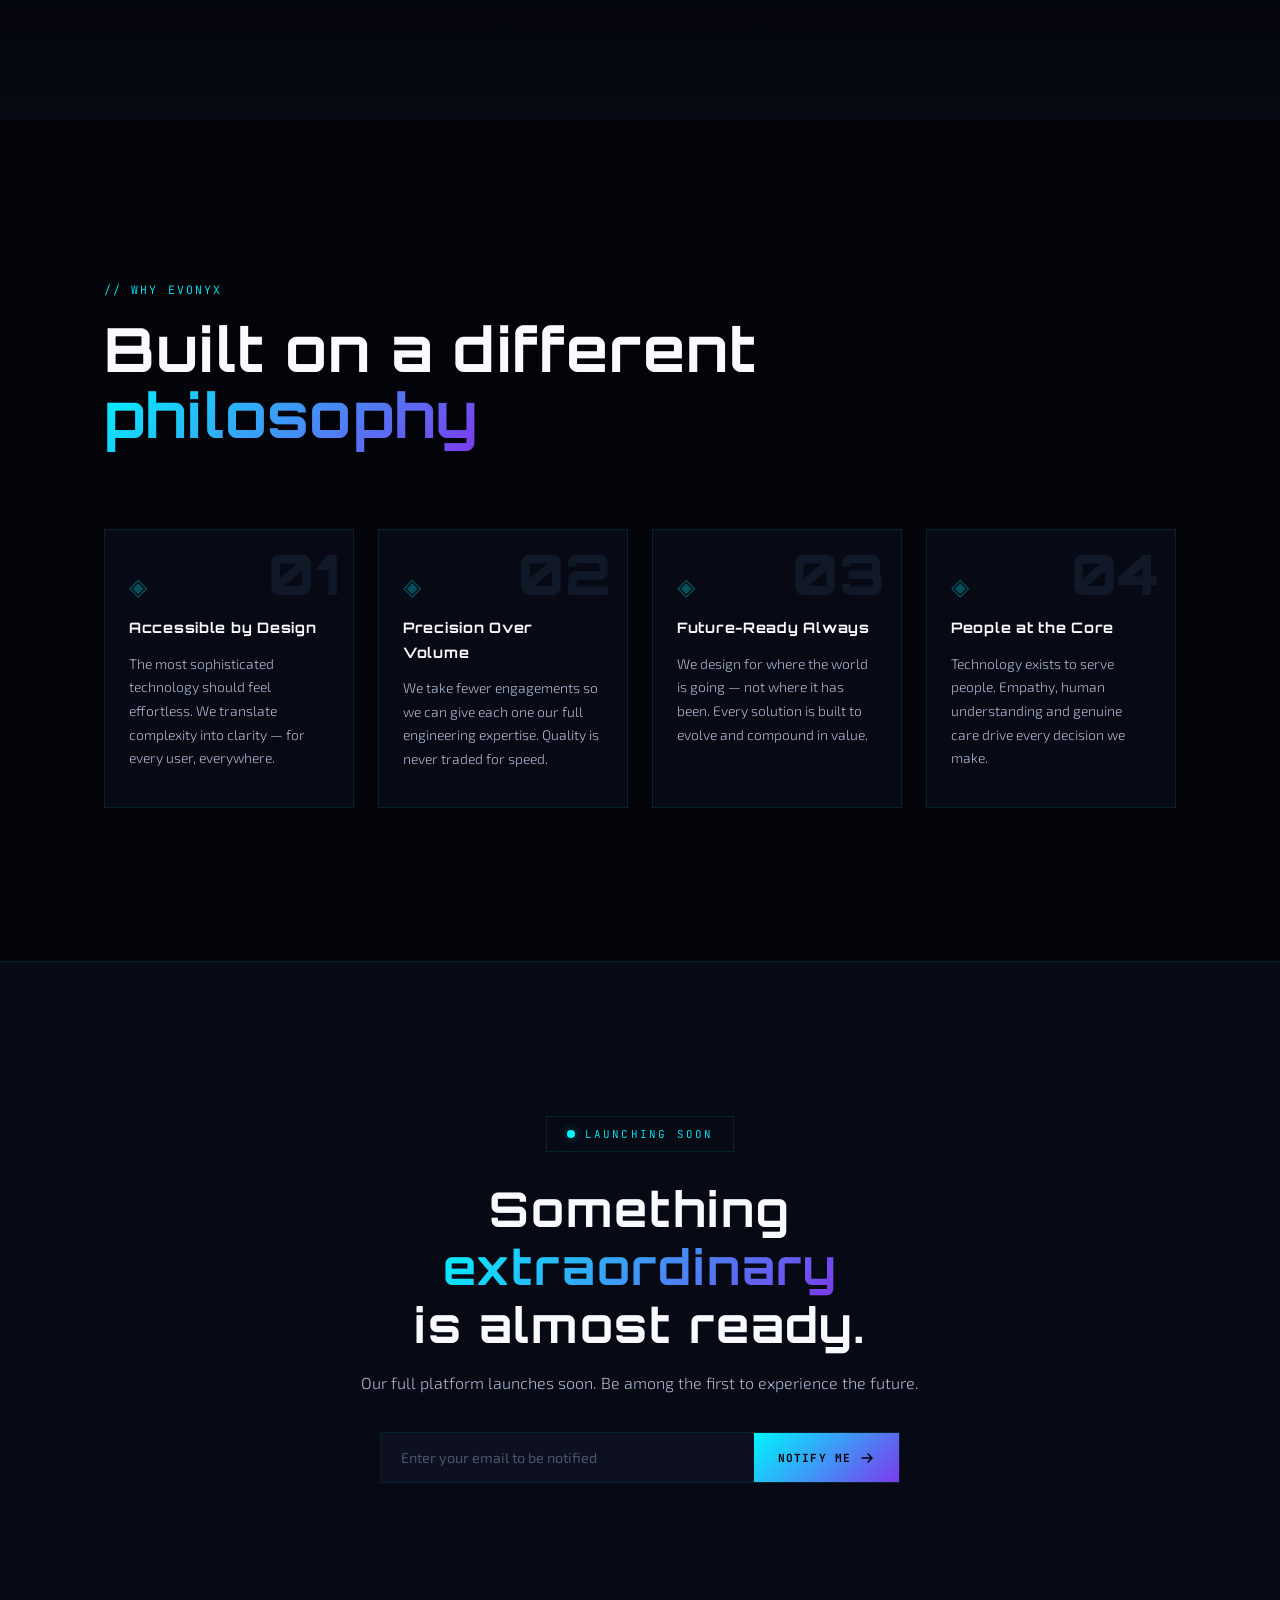
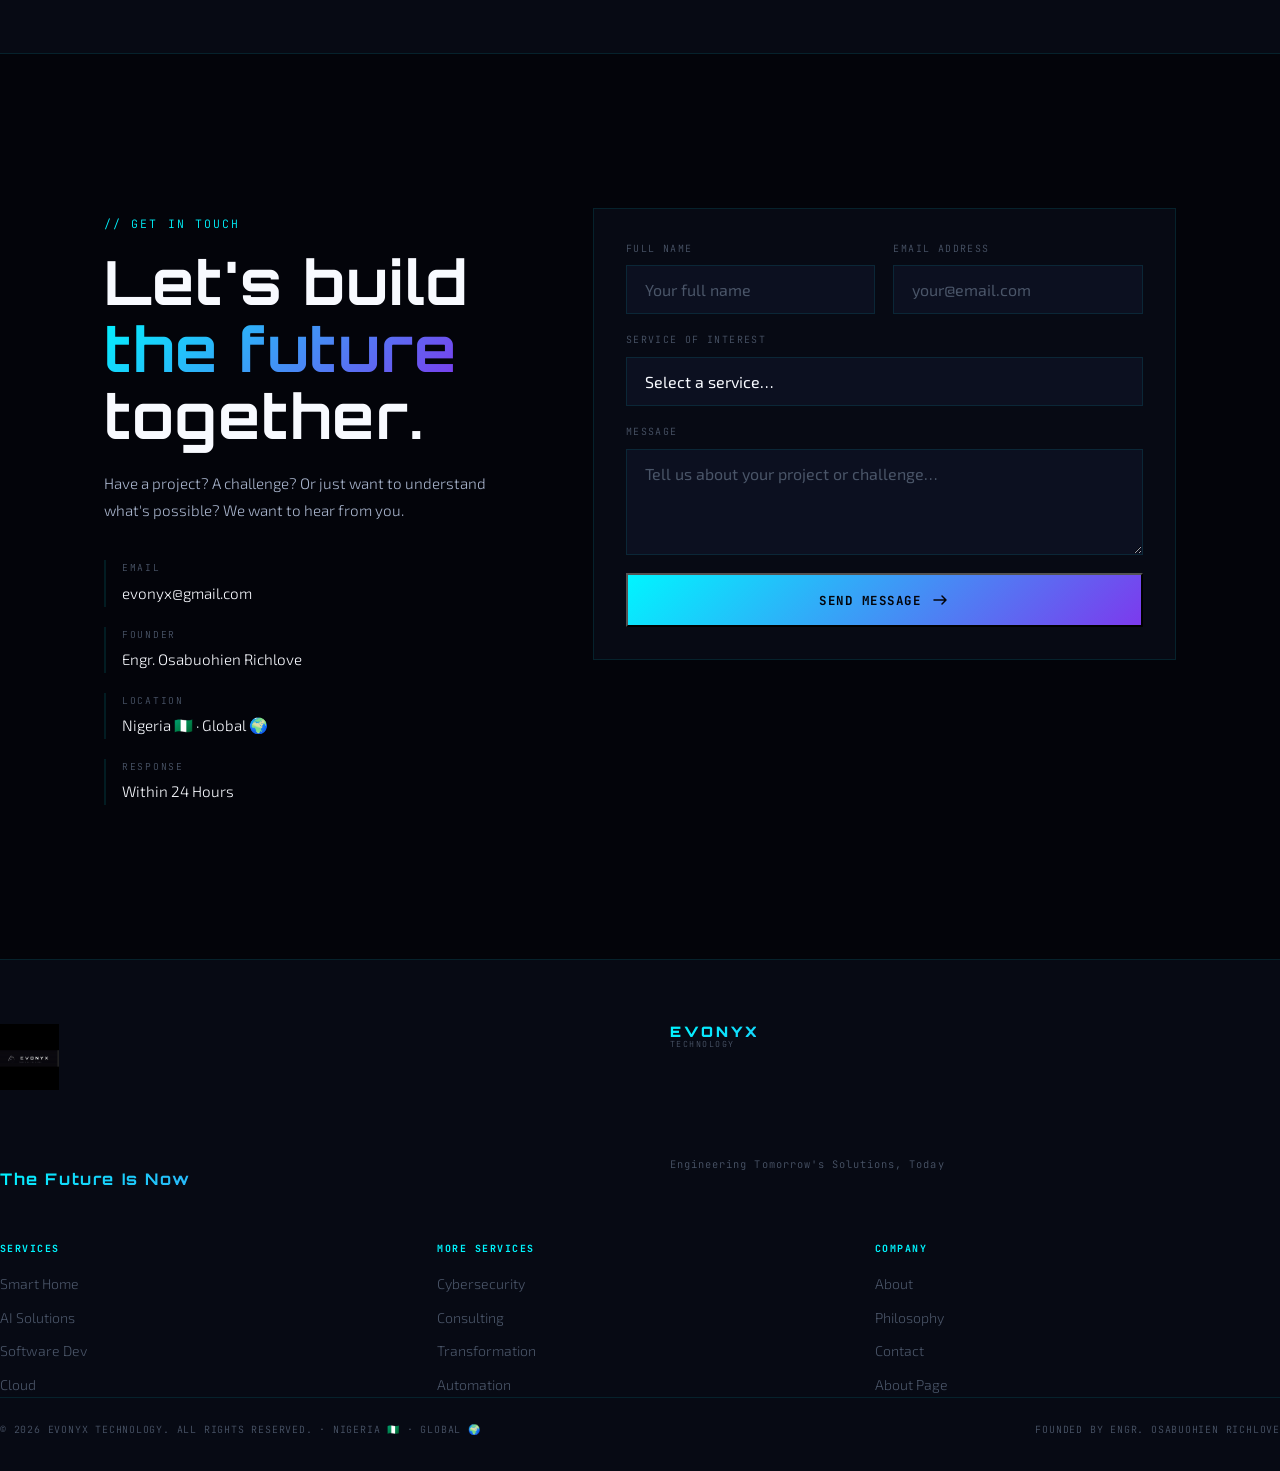
==== commit cceea748: "Update index.html" ====
--- a/index.html
+++ b/index.html
@@ -33,7 +33,7 @@
 <header class="nav" id="nav">
   <div class="nav-wrap">
     <a href="index.html" class="logo">
-  <img src="logo.png" alt="Evonyx" style="height:36px;width:auto;max-width:160px;"/>
+  <img src="logo.png" alt="Evonyx" style="height:66px;width:auto;max-width:160px;"/>
 </a>
 
     <nav class="nav-links" id="navLinks">
@@ -440,7 +440,7 @@
     <div class="footer-top">
       <div class="footer-brand">
         <a <a href="index.html" class="logo">
-  <img src="logo.png" alt="Evonyx" style="height:36px;width:auto;max-width:160px;"/>
+  <img src="logo.png" alt="Evonyx" style="height:66px;width:auto;max-width:160px;"/>
 </a>
           </div>
           <div class="logo-text-wrap">
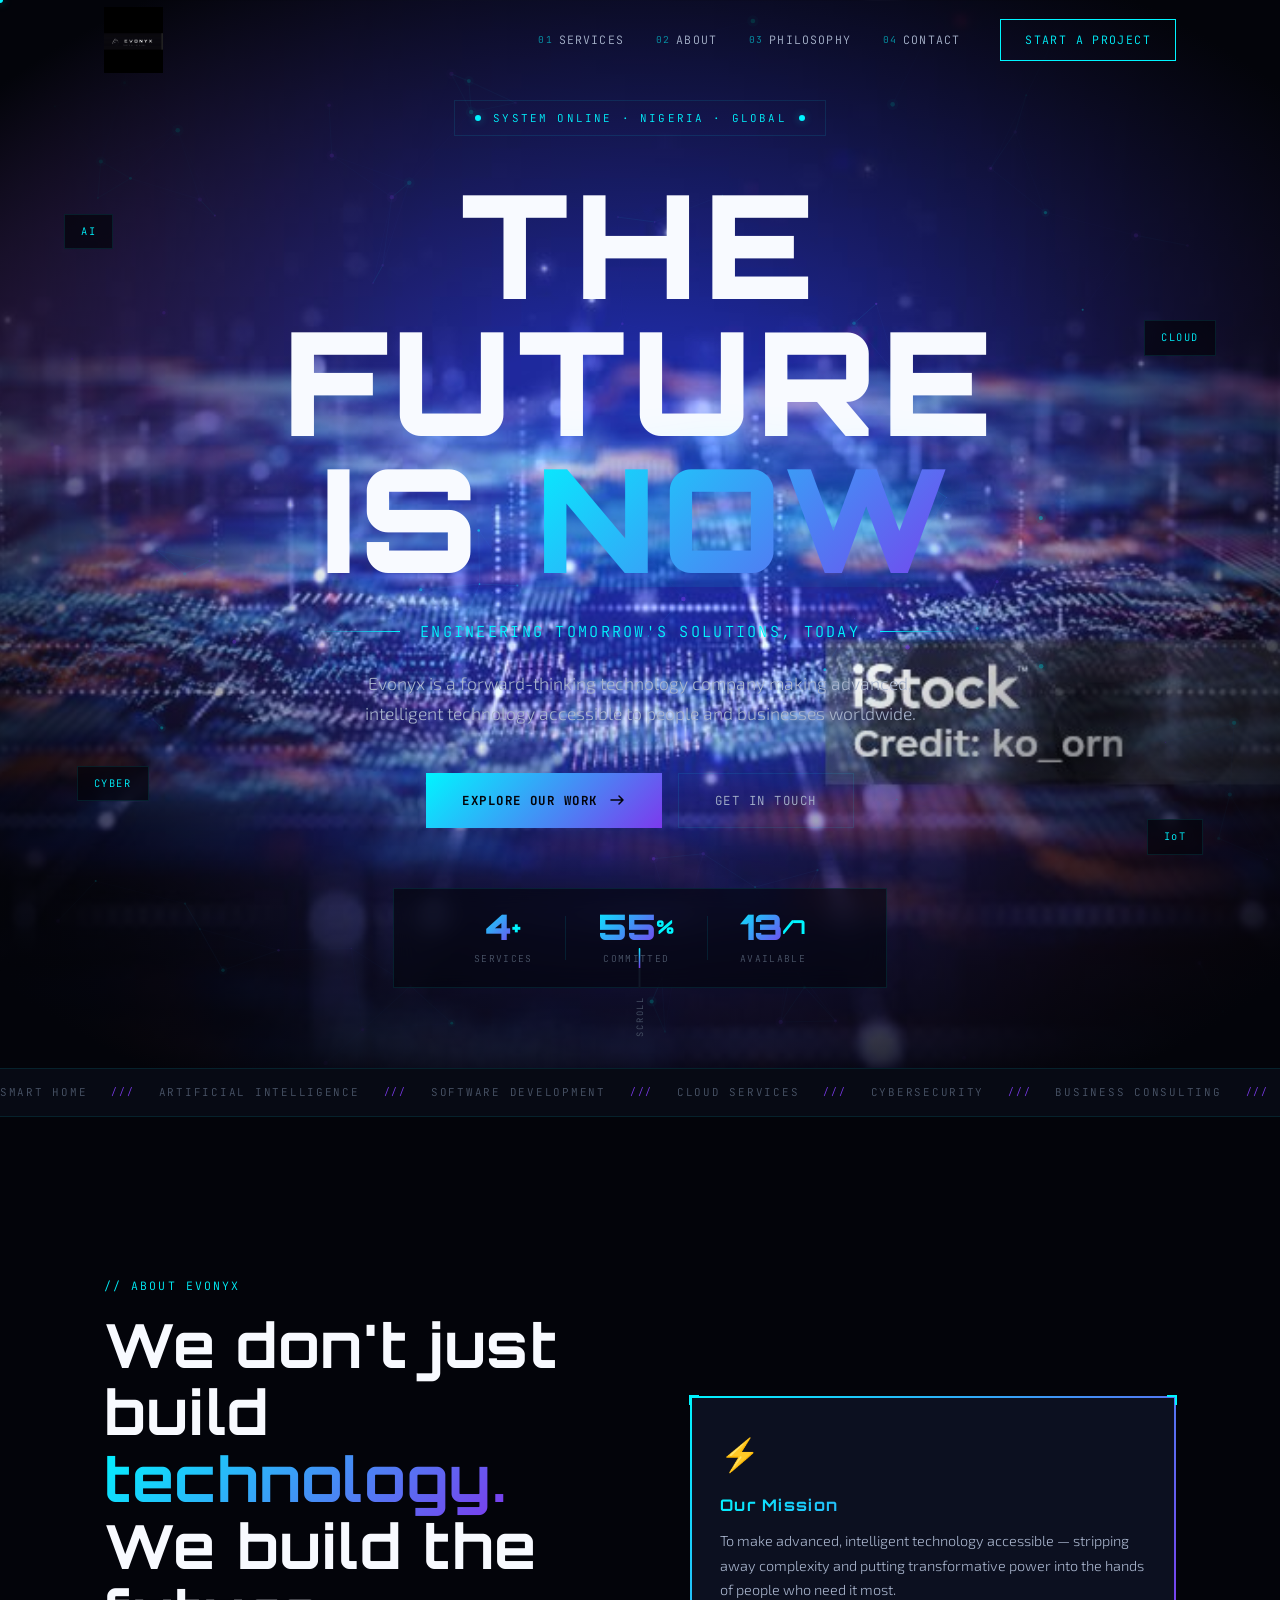
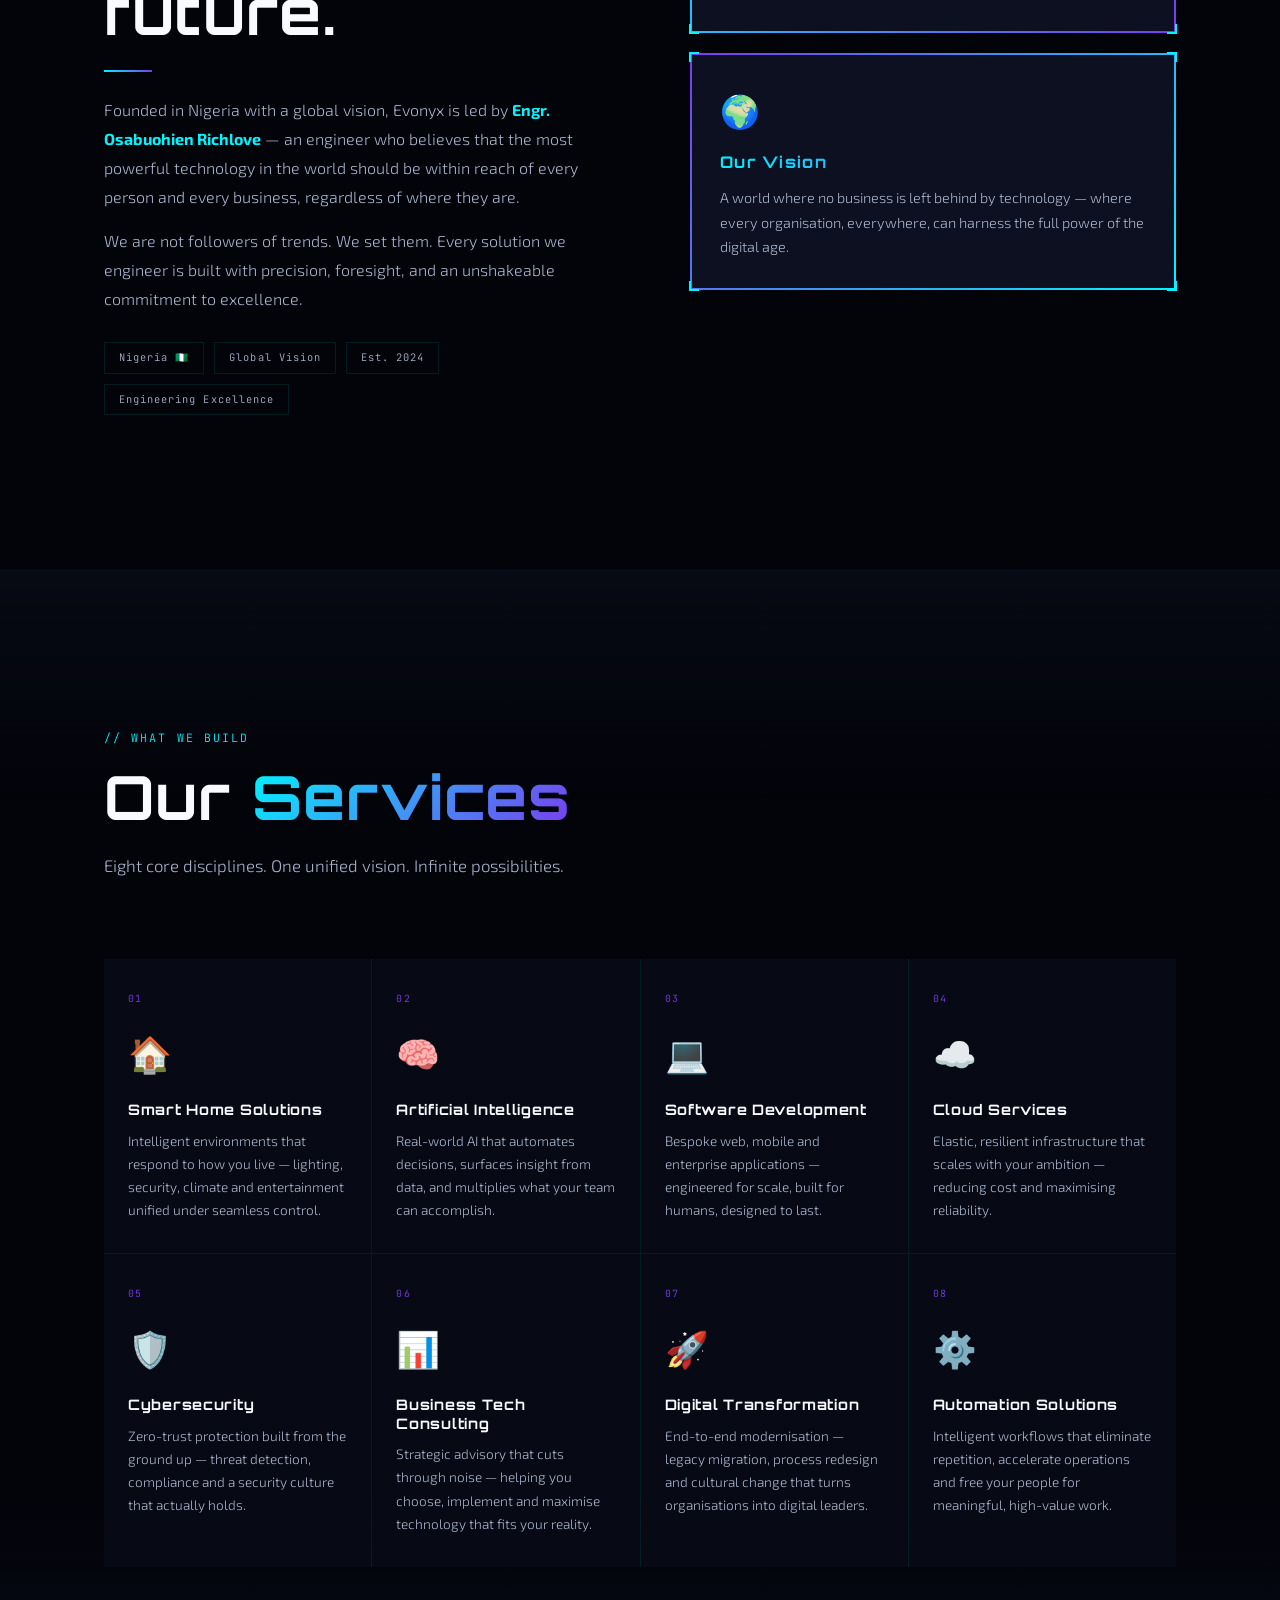
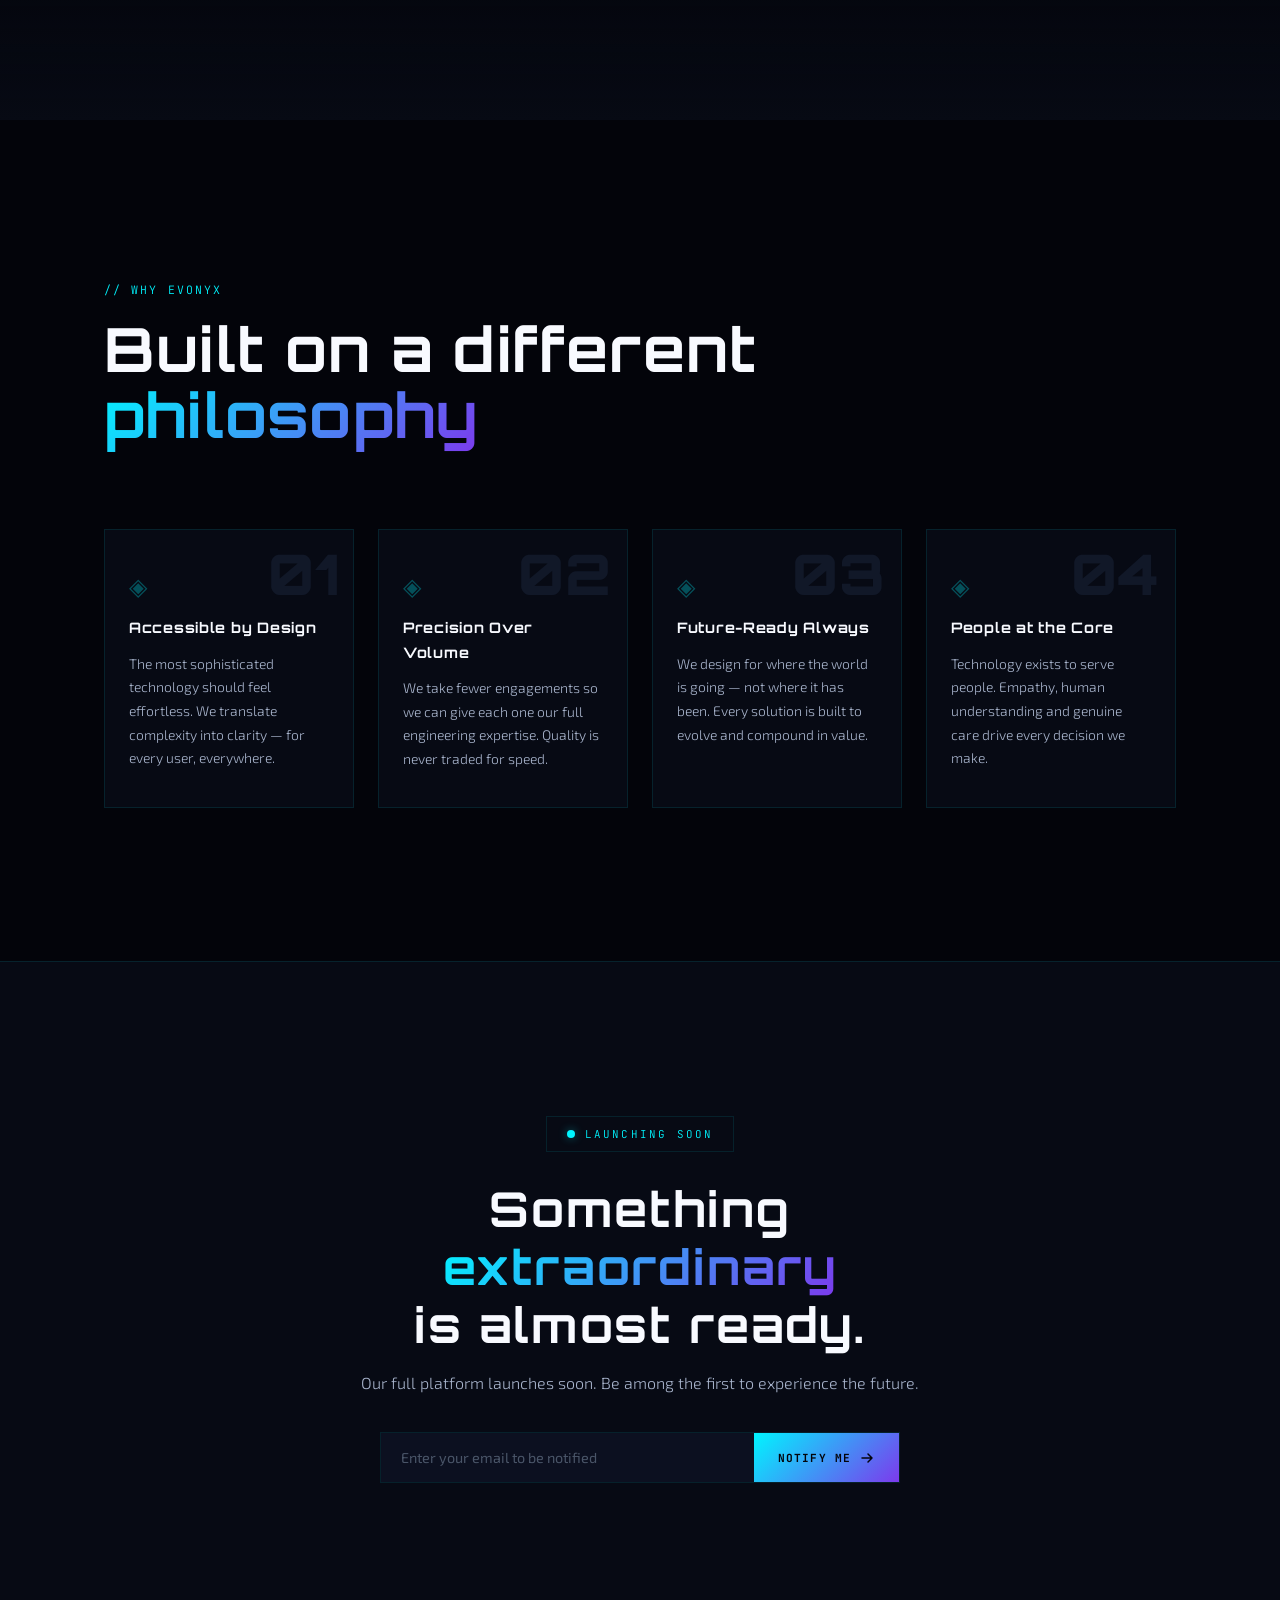
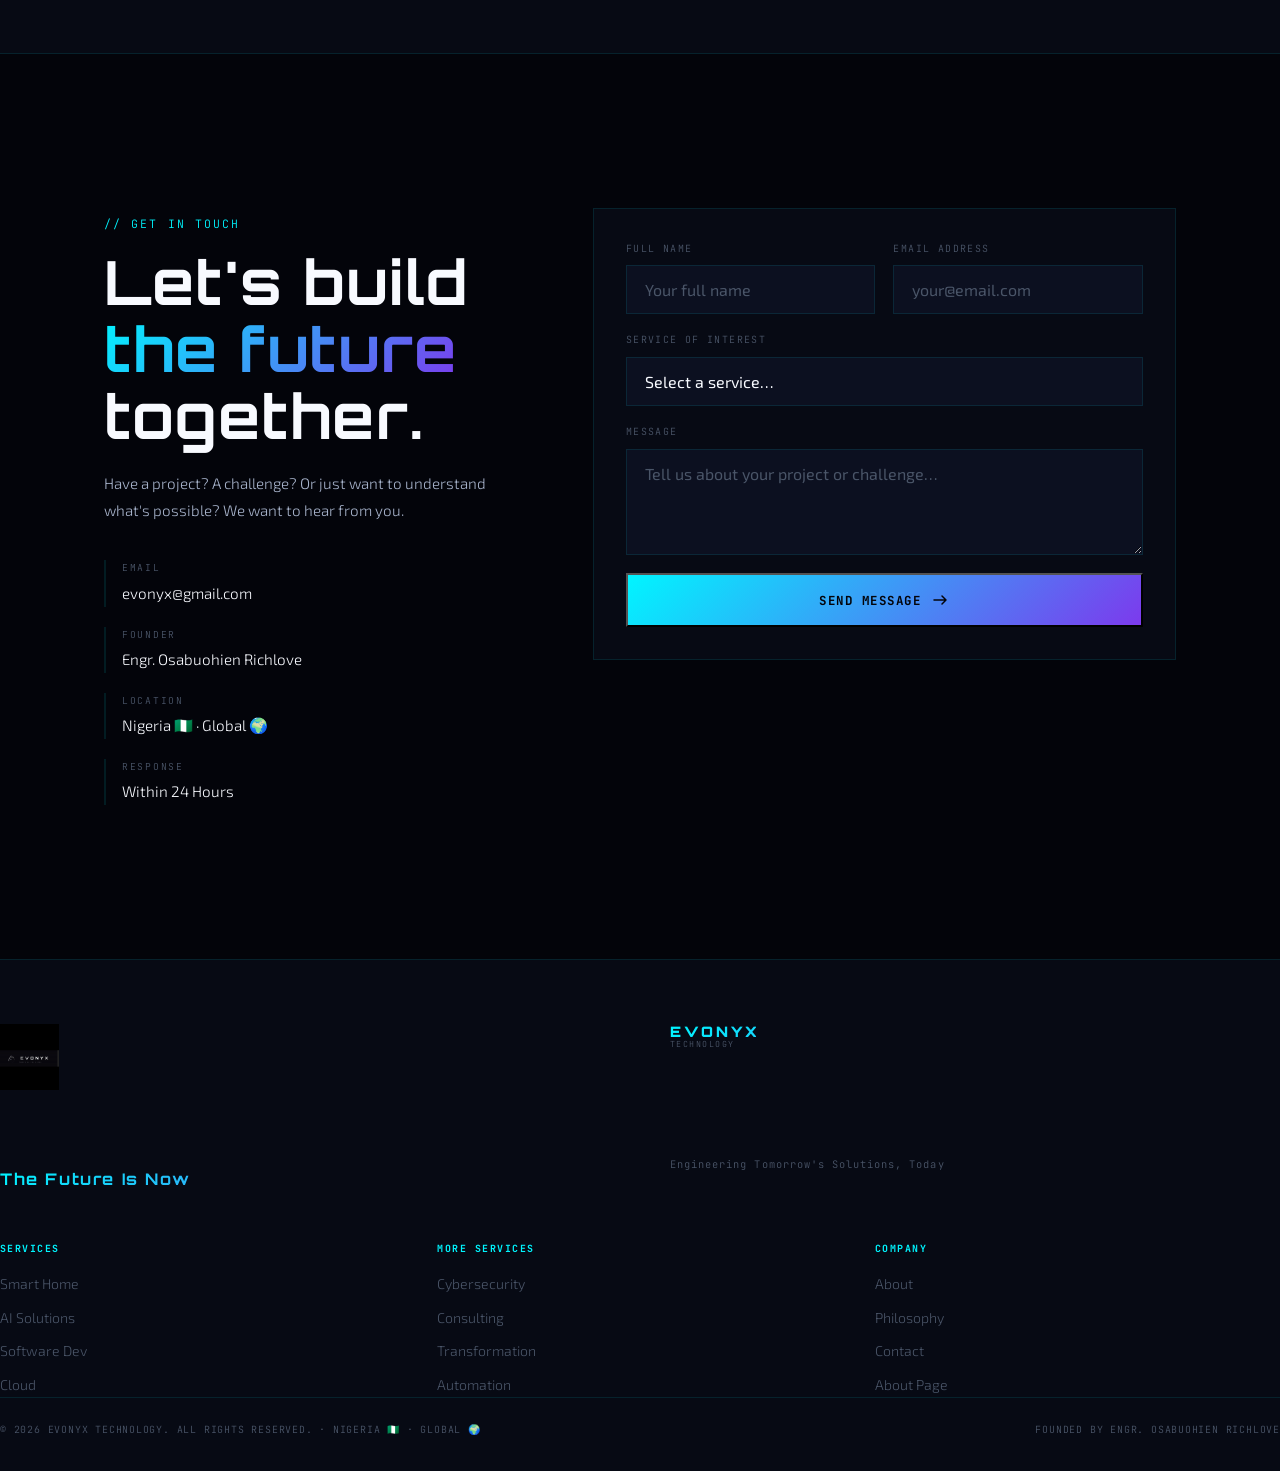
==== commit 4574c451: "Update index.html" ====
--- a/index.html
+++ b/index.html
@@ -64,7 +64,7 @@
 <!-- ═══════════════════════════════════════
      HERO
 ═══════════════════════════════════════ -->
-<section class="hero" id="hero">
+<section class="hero" id="hero" style="background-image:url('hero-bg.jpg');background-size:cover;background-position:center;">
   <canvas id="neural" aria-hidden="true"></canvas>
 
   <div class="hero-content">
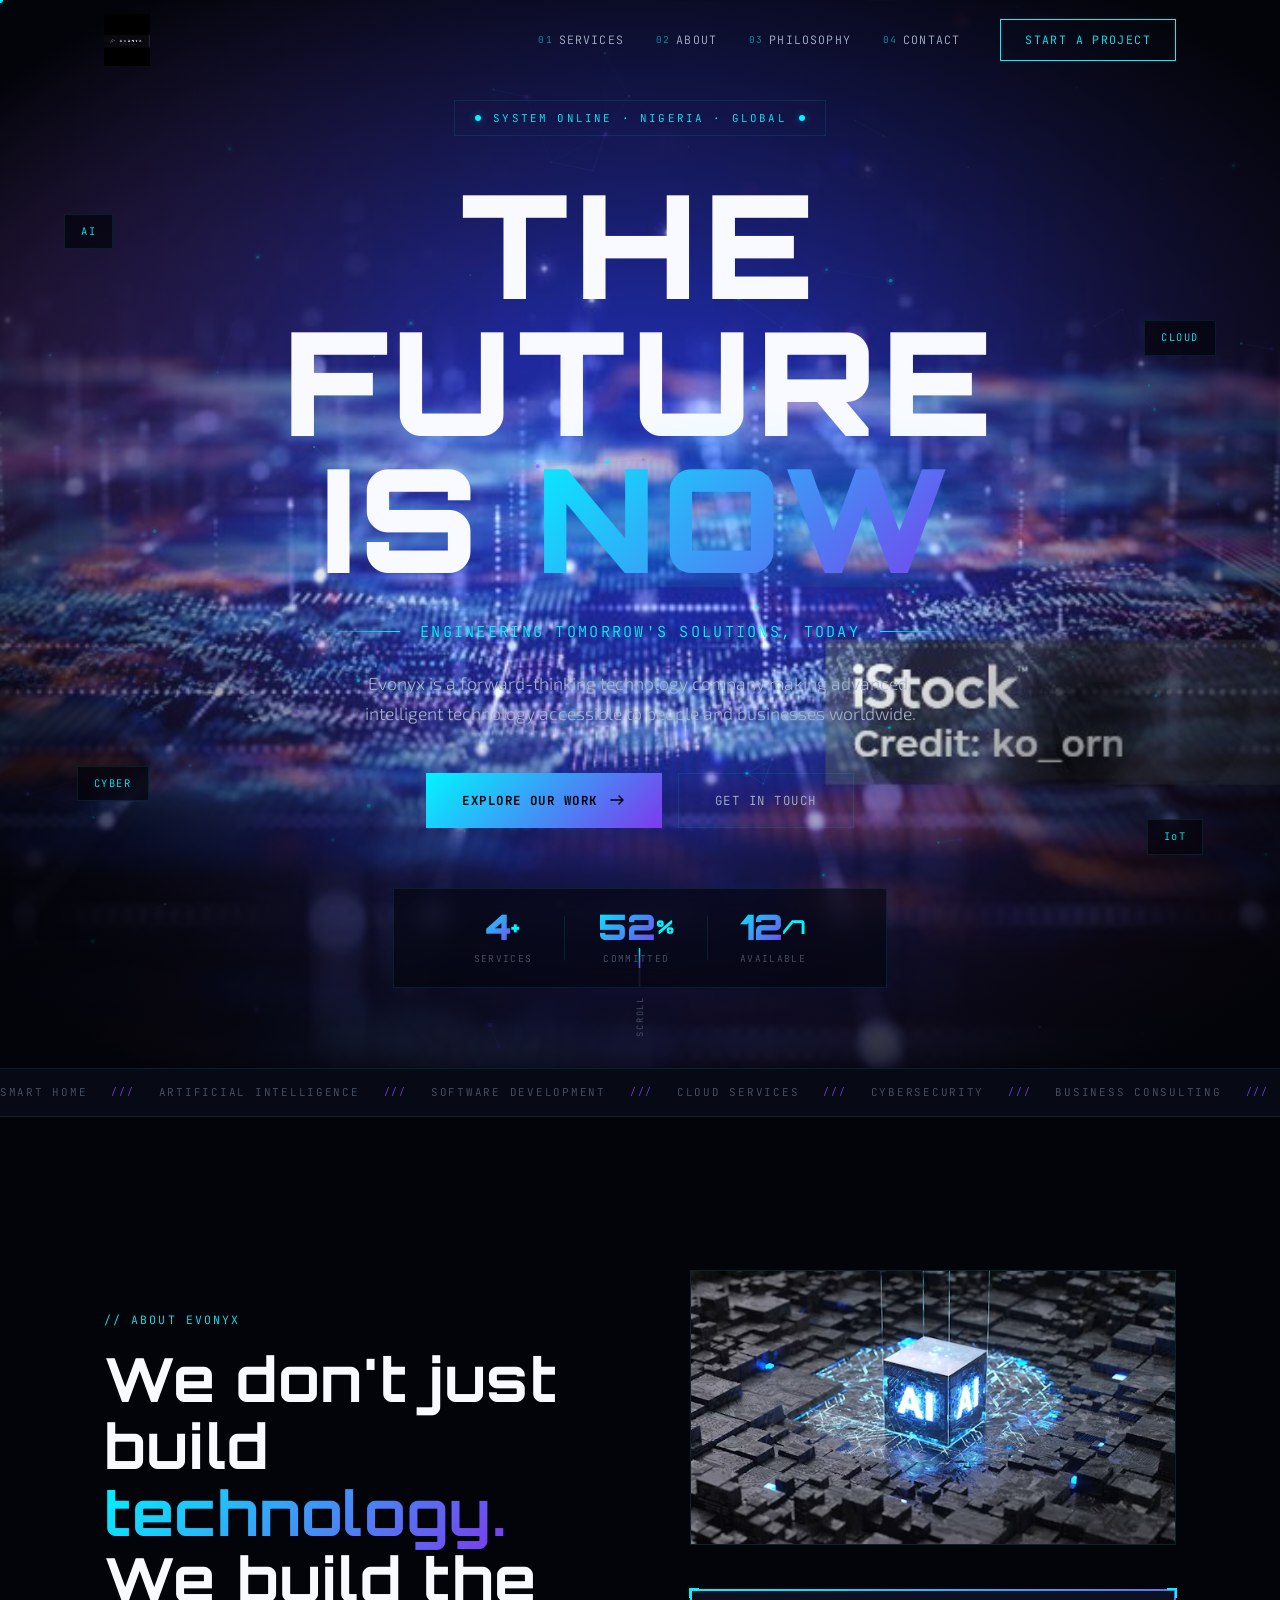
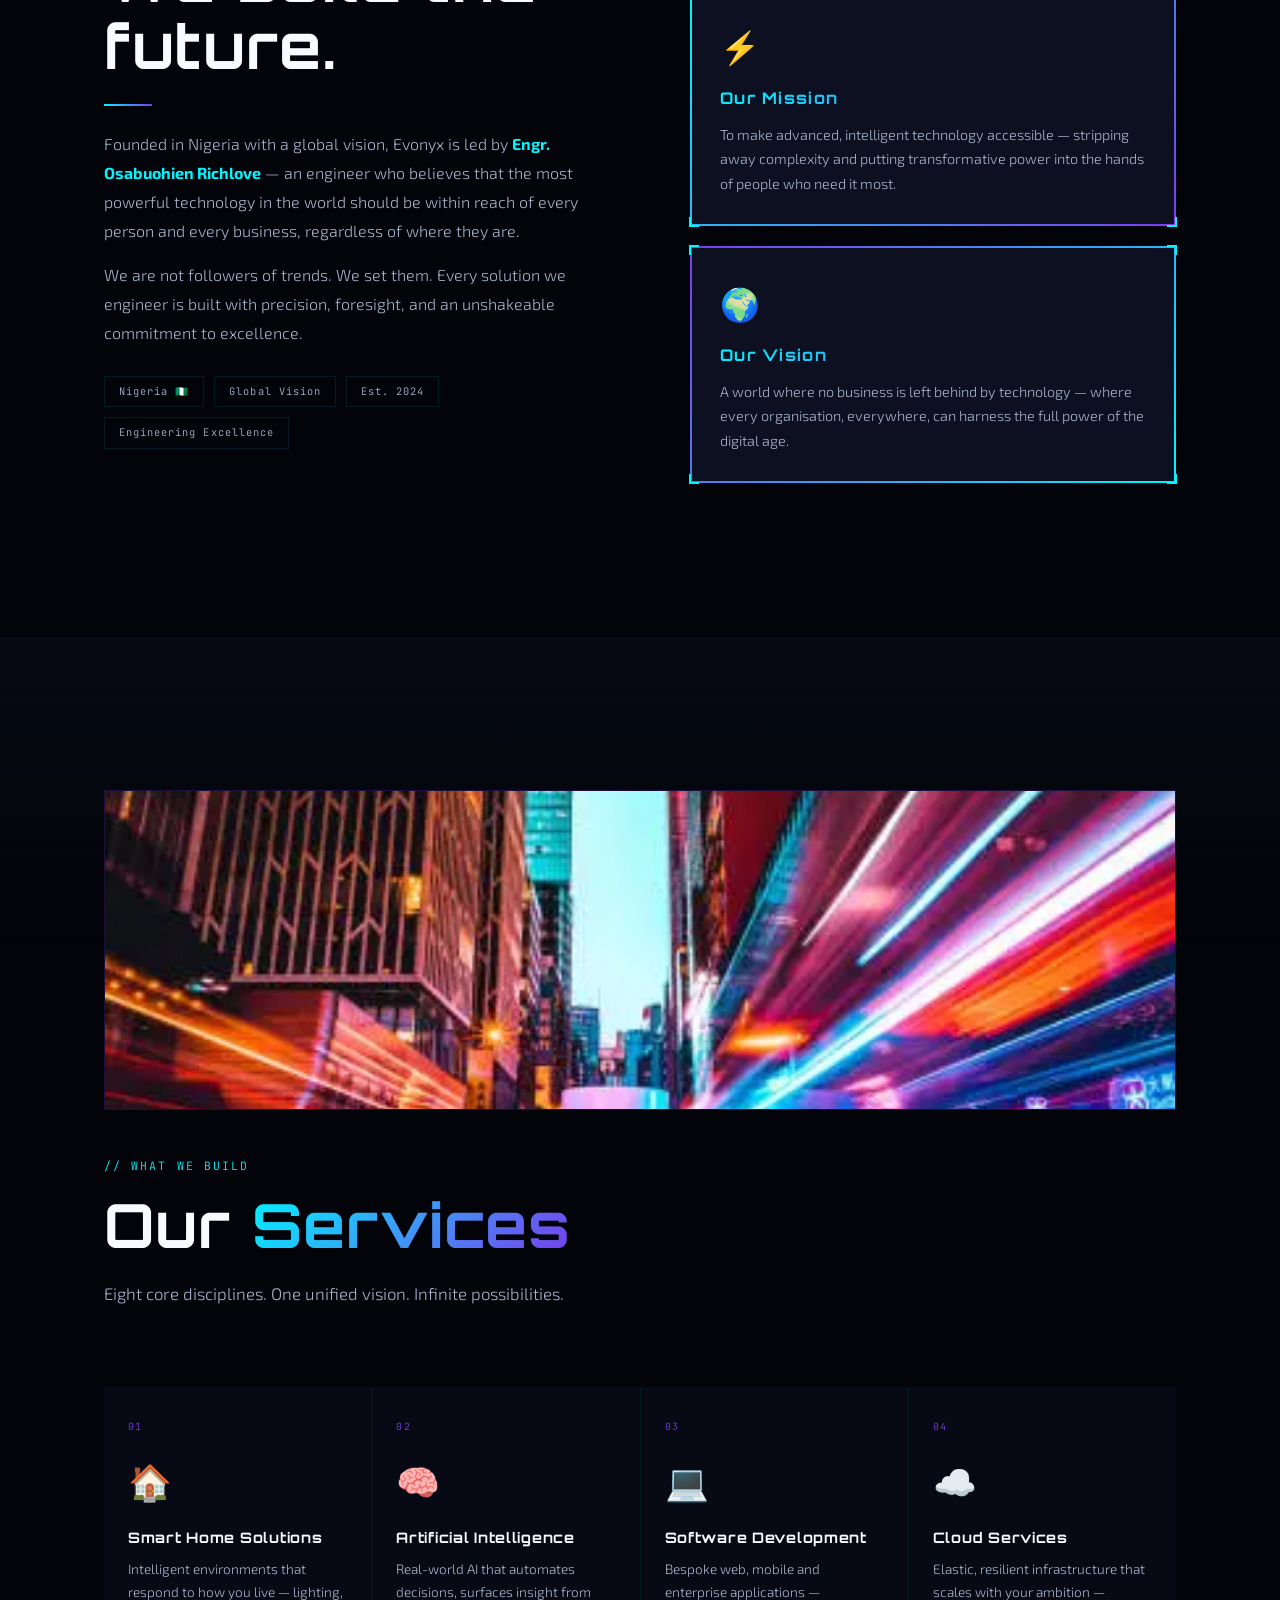
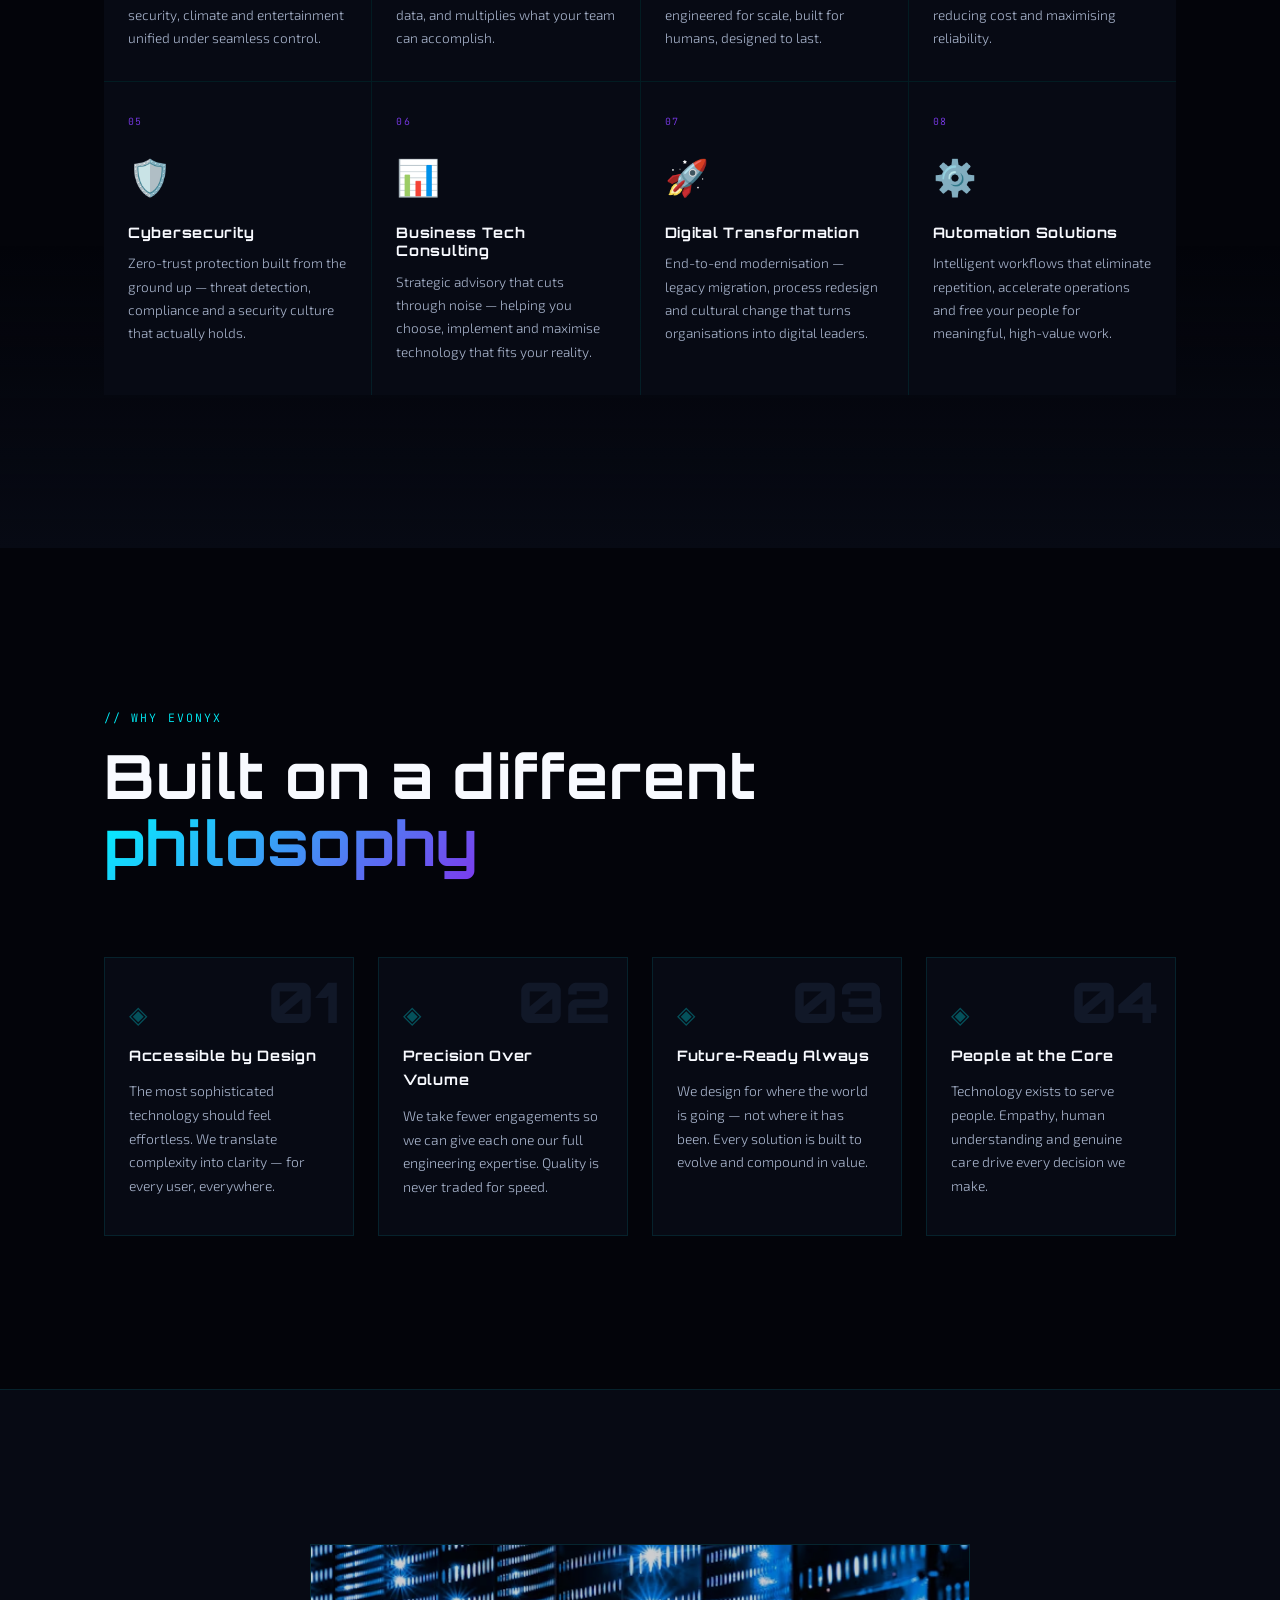
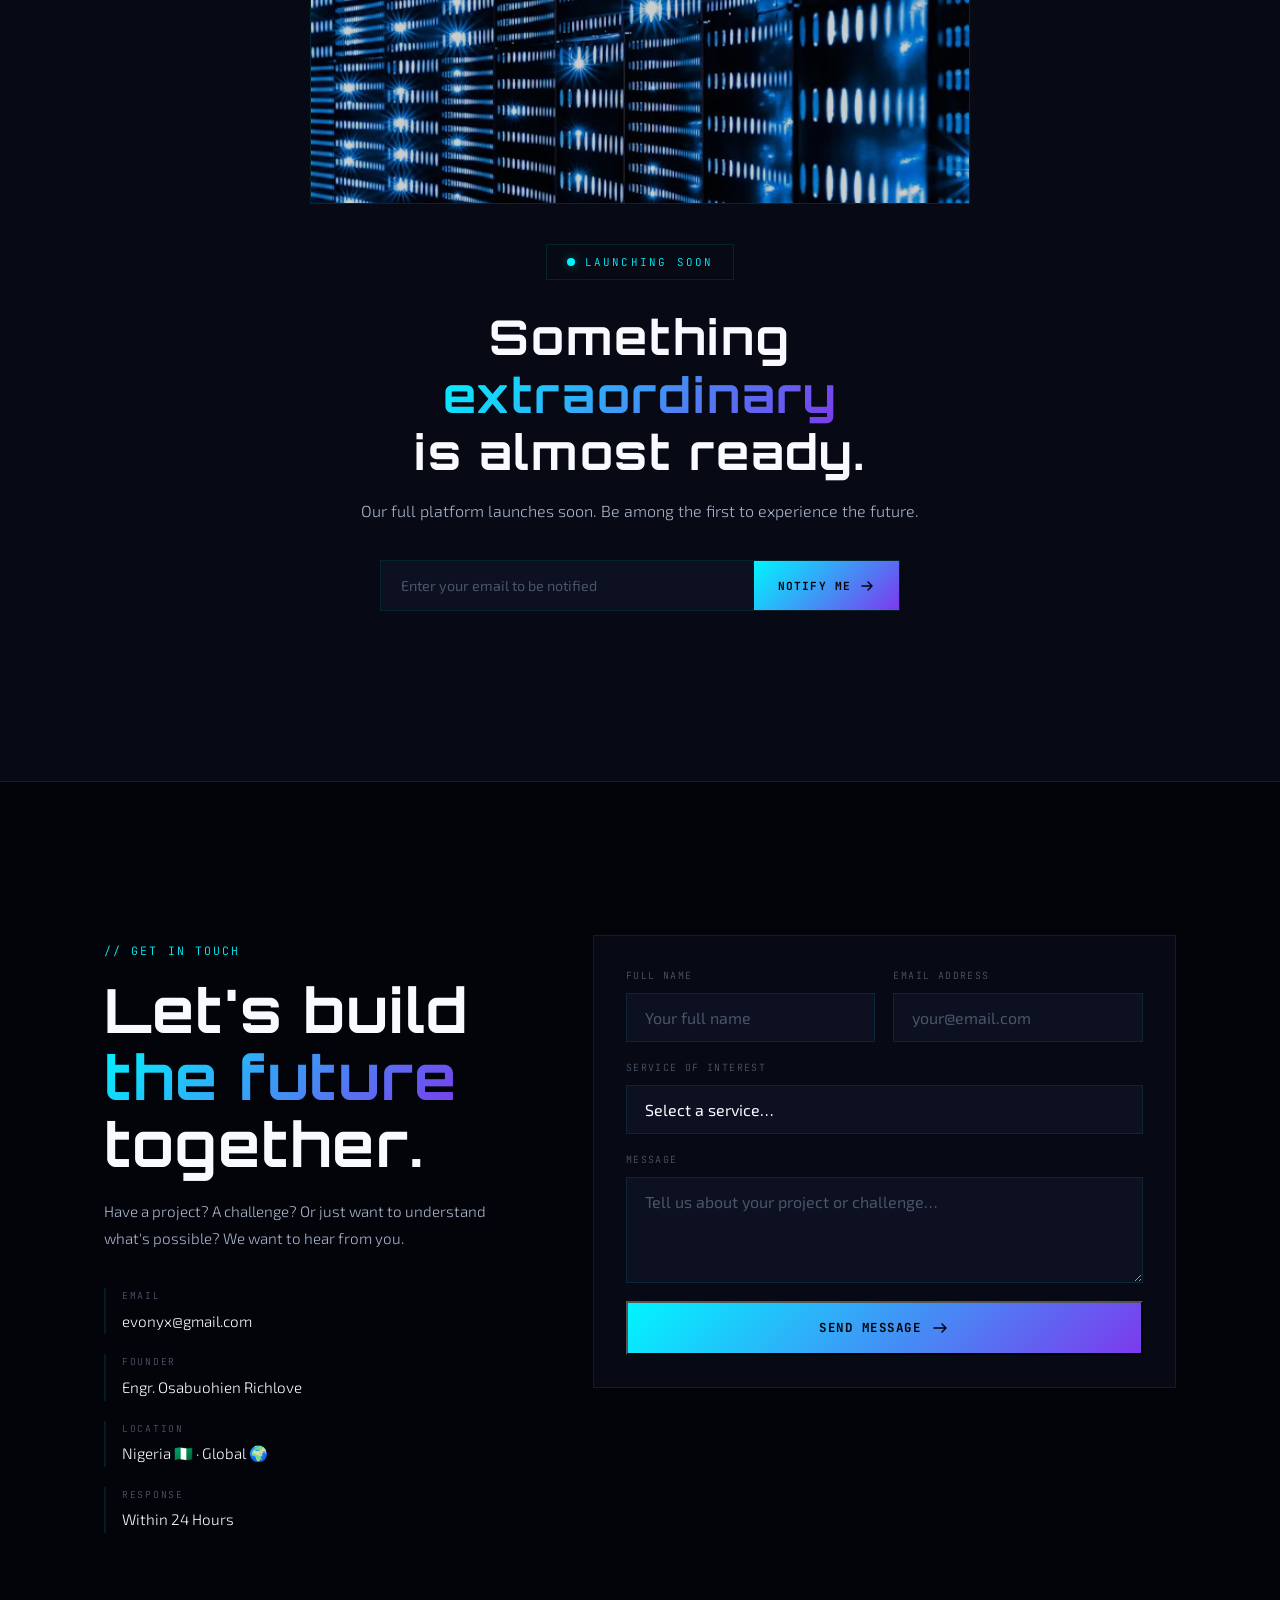
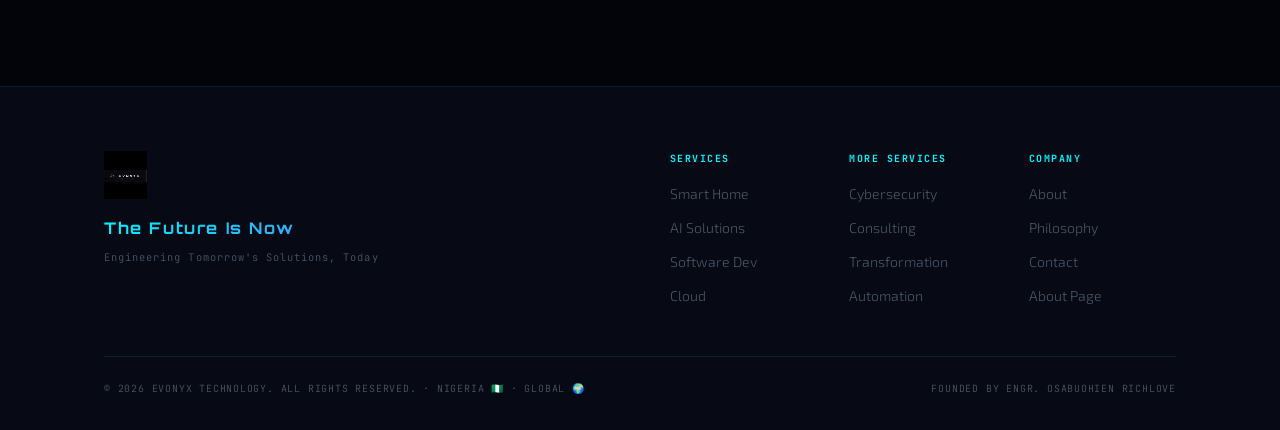
==== commit 0583b1cb: "Update index.html" ====
--- a/index.html
+++ b/index.html
@@ -29,12 +29,11 @@
 <!-- ═══════════════════════════════════════
      NAVIGATION
 ═══════════════════════════════════════ -->
-  
 <header class="nav" id="nav">
   <div class="nav-wrap">
     <a href="index.html" class="logo">
-  <img src="logo.png" alt="Evonyx" style="height:66px;width:auto;max-width:160px;"/>
-</a>
+      <img src="logo.png" alt="Evonyx" style="height:52px;width:auto;max-width:180px;"/>
+    </a>
 
     <nav class="nav-links" id="navLinks">
       <a href="#services" class="nav-link"><span class="nav-num">01</span>Services</a>
@@ -64,7 +63,7 @@
 <!-- ═══════════════════════════════════════
      HERO
 ═══════════════════════════════════════ -->
-<section class="hero" id="hero" style="background-image:url('hero-bg.jpg');background-size:cover;background-position:center;">
+<section class="hero" id="hero" style="background-image:url('hero-bg.jpg');background-size:cover;background-position:center;background-blend-mode:overlay;">
   <canvas id="neural" aria-hidden="true"></canvas>
 
   <div class="hero-content">
@@ -180,6 +179,7 @@
         </div>
       </div>
       <div class="about-right reveal">
+        <img src="about-img.jpg" alt="Evonyx Technology" style="width:100%;margin-bottom:24px;border:1px solid rgba(0,245,255,.15);object-fit:cover;max-height:280px;"/>
         <div class="about-card">
           <div class="ac-corner ac-tl"></div>
           <div class="ac-corner ac-tr"></div>
@@ -213,6 +213,7 @@
 <section class="services section-pad" id="services">
   <div class="wrap">
     <div class="sec-header reveal">
+      <img src="services-img.jpg" alt="Evonyx Services" style="width:100%;max-height:320px;object-fit:cover;margin-bottom:40px;border:1px solid rgba(124,58,237,.2);"/>
       <span class="sec-tag">// WHAT WE BUILD</span>
       <h2 class="sec-title">Our <em>Services</em></h2>
       <p class="sec-desc">Eight core disciplines. One unified vision. Infinite possibilities.</p>
@@ -340,6 +341,7 @@
 <section class="coming section-pad">
   <div class="wrap">
     <div class="coming-inner reveal">
+        <img src="tech-img.jpg" alt="Evonyx Future" style="width:100%;max-height:260px;object-fit:cover;margin-bottom:40px;border:1px solid rgba(0,245,255,.15);opacity:0.8;"/>
       <div class="coming-badge">
         <span class="cbadge-dot"></span>
         <span>LAUNCHING SOON</span>
@@ -435,18 +437,12 @@
 <!-- ═══════════════════════════════════════
      FOOTER
 ═══════════════════════════════════════ -->
-<footer class="footer 
+<footer class="footer">
   <div class="wrap">
     <div class="footer-top">
       <div class="footer-brand">
-        <a <a href="index.html" class="logo">
-  <img src="logo.png" alt="Evonyx" style="height:66px;width:auto;max-width:160px;"/>
-</a>
-          </div>
-          <div class="logo-text-wrap">
-            <span class="logo-name">EVONYX</span>
-            <span class="logo-sub">TECHNOLOGY</span>
-          </div>
+        <a href="index.html" class="logo">
+          <img src="logo.png" alt="Evonyx" style="height:48px;width:auto;max-width:180px;"/>
         </a>
         <p class="footer-tag">The Future Is Now</p>
         <p class="footer-sub-tag">Engineering Tomorrow's Solutions, Today</p>
